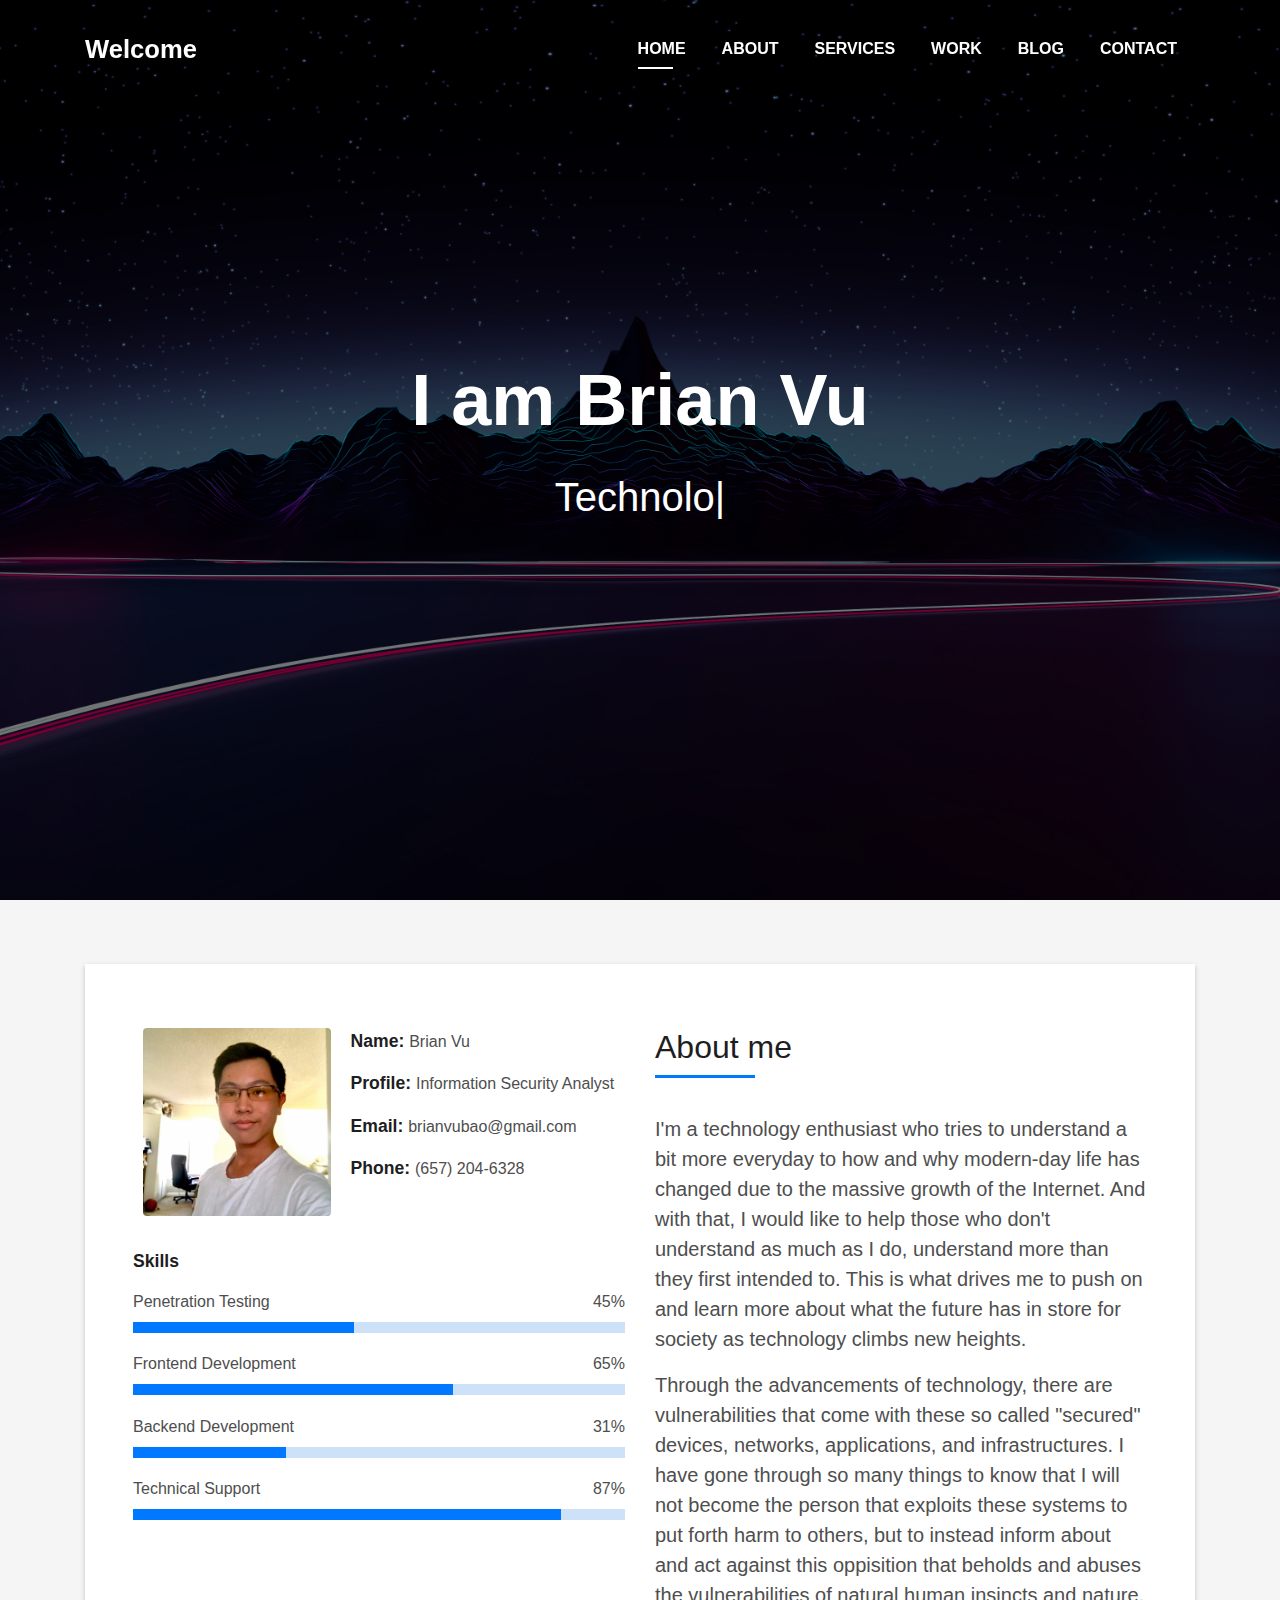
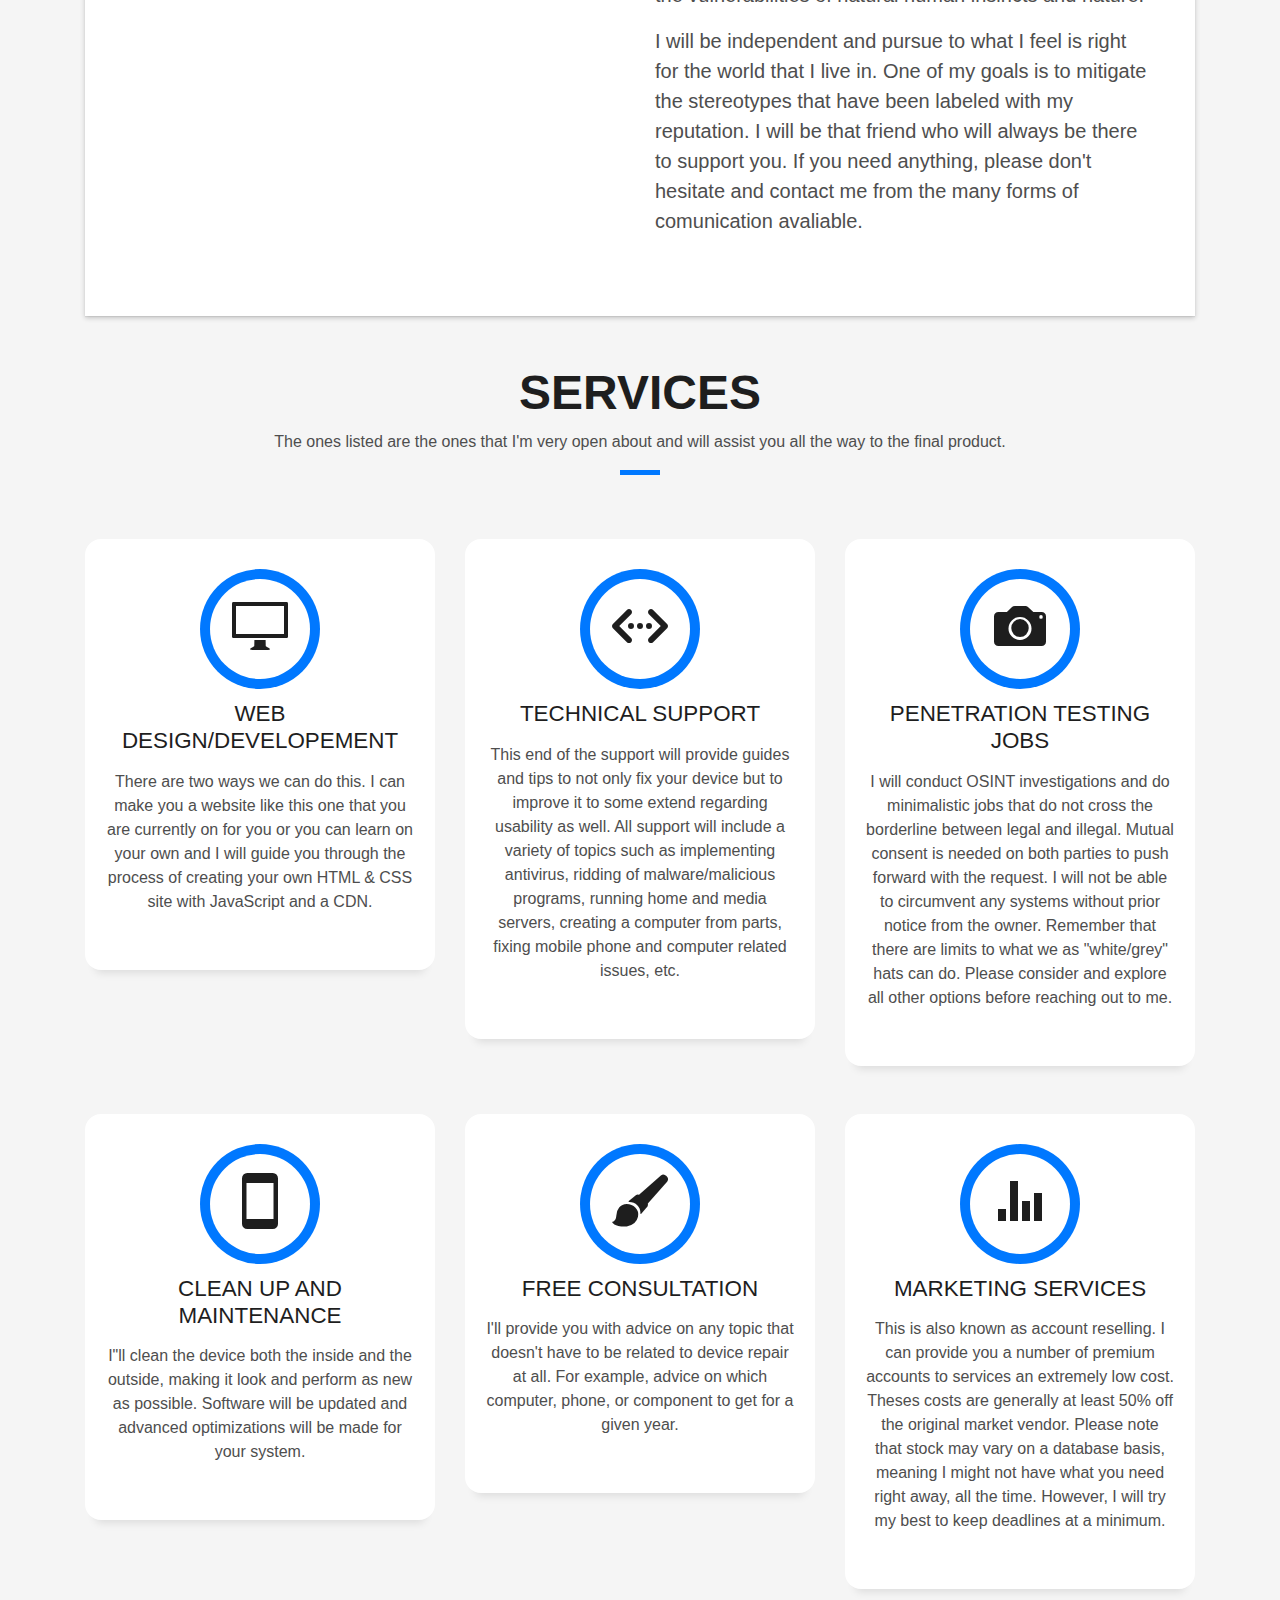
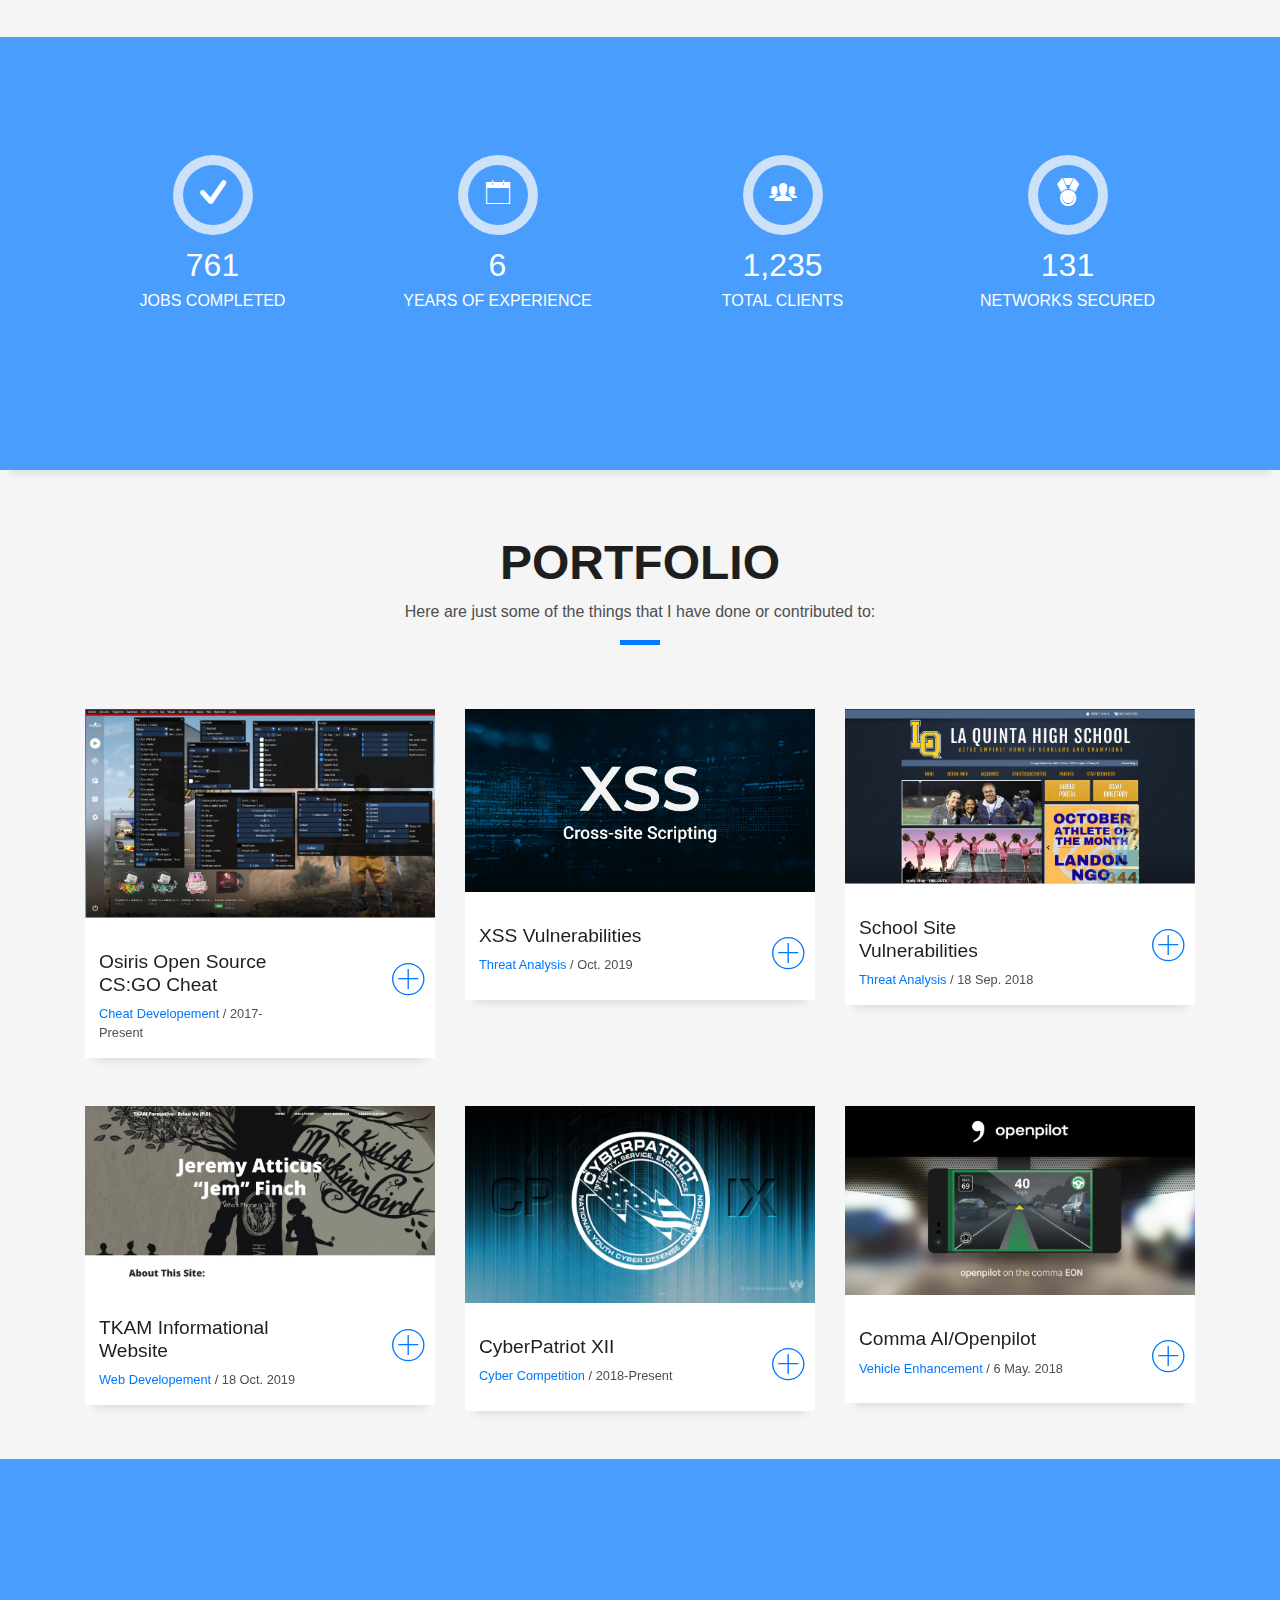
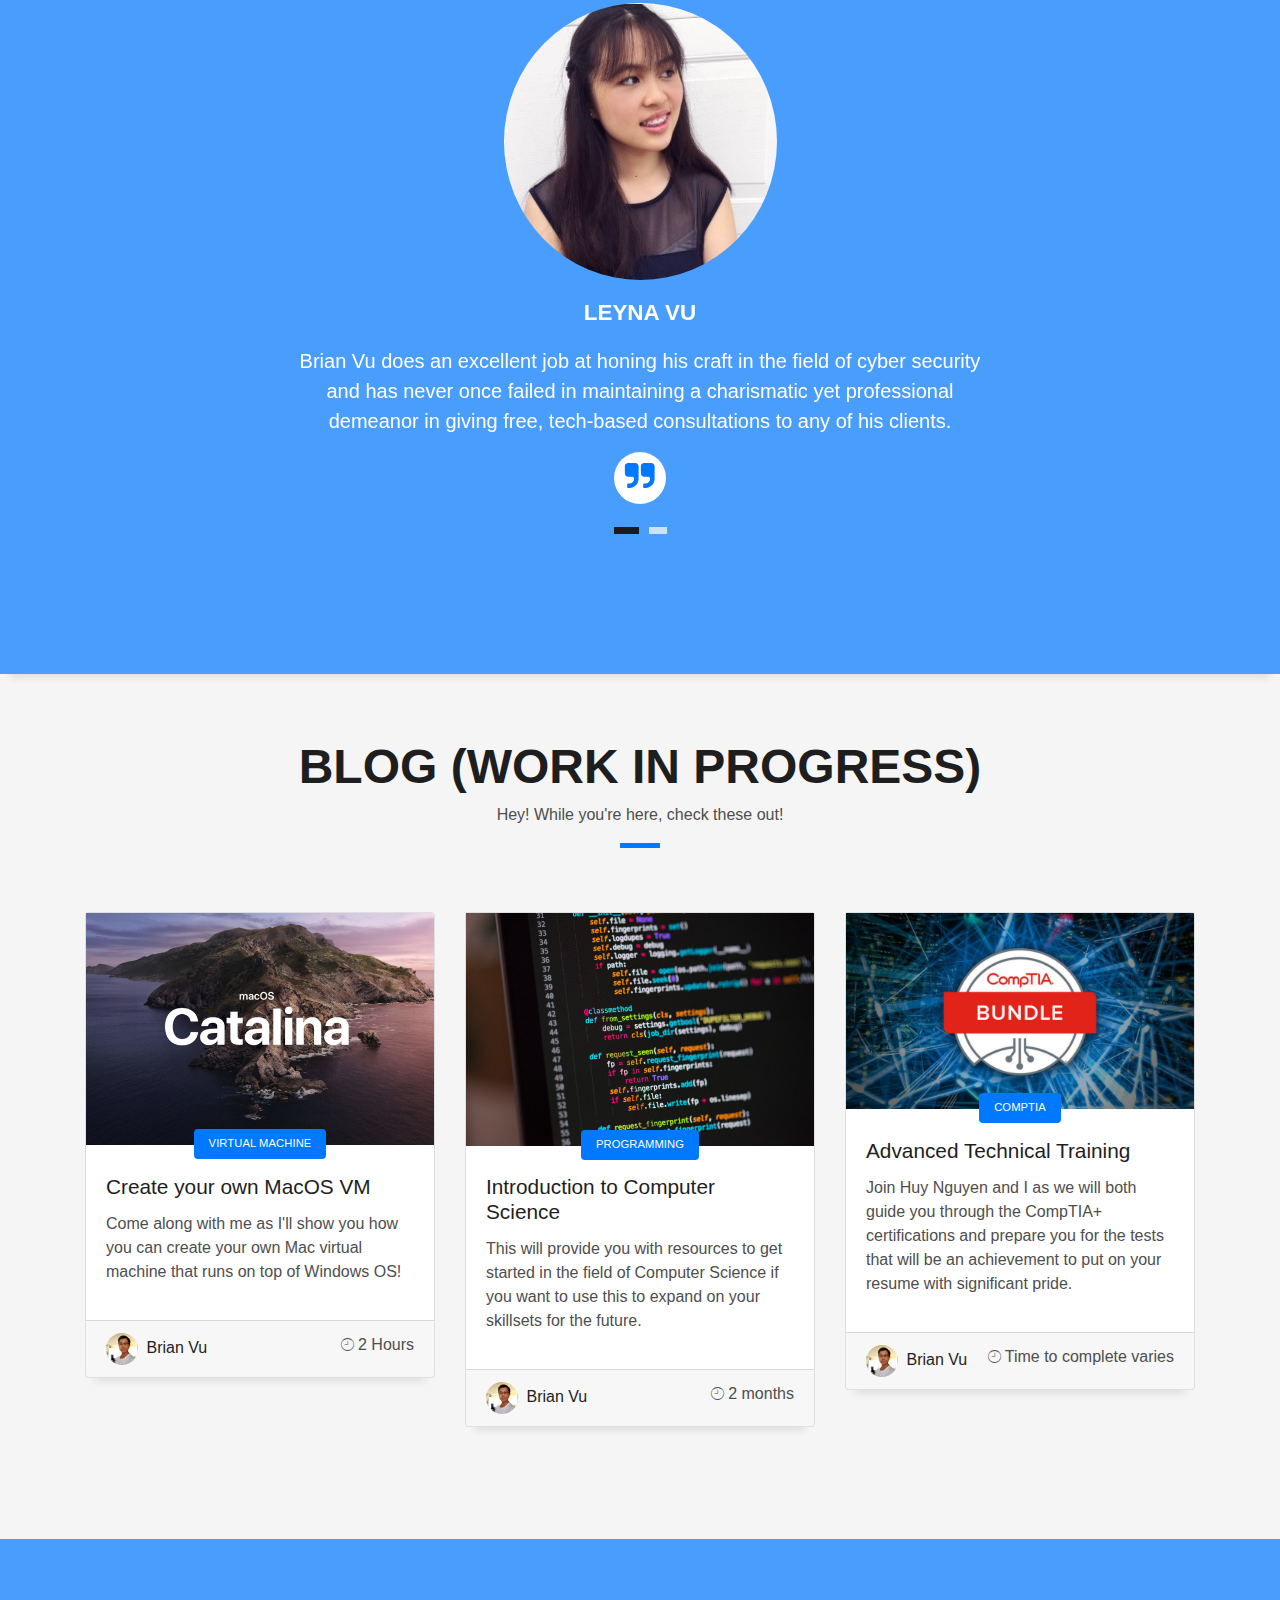
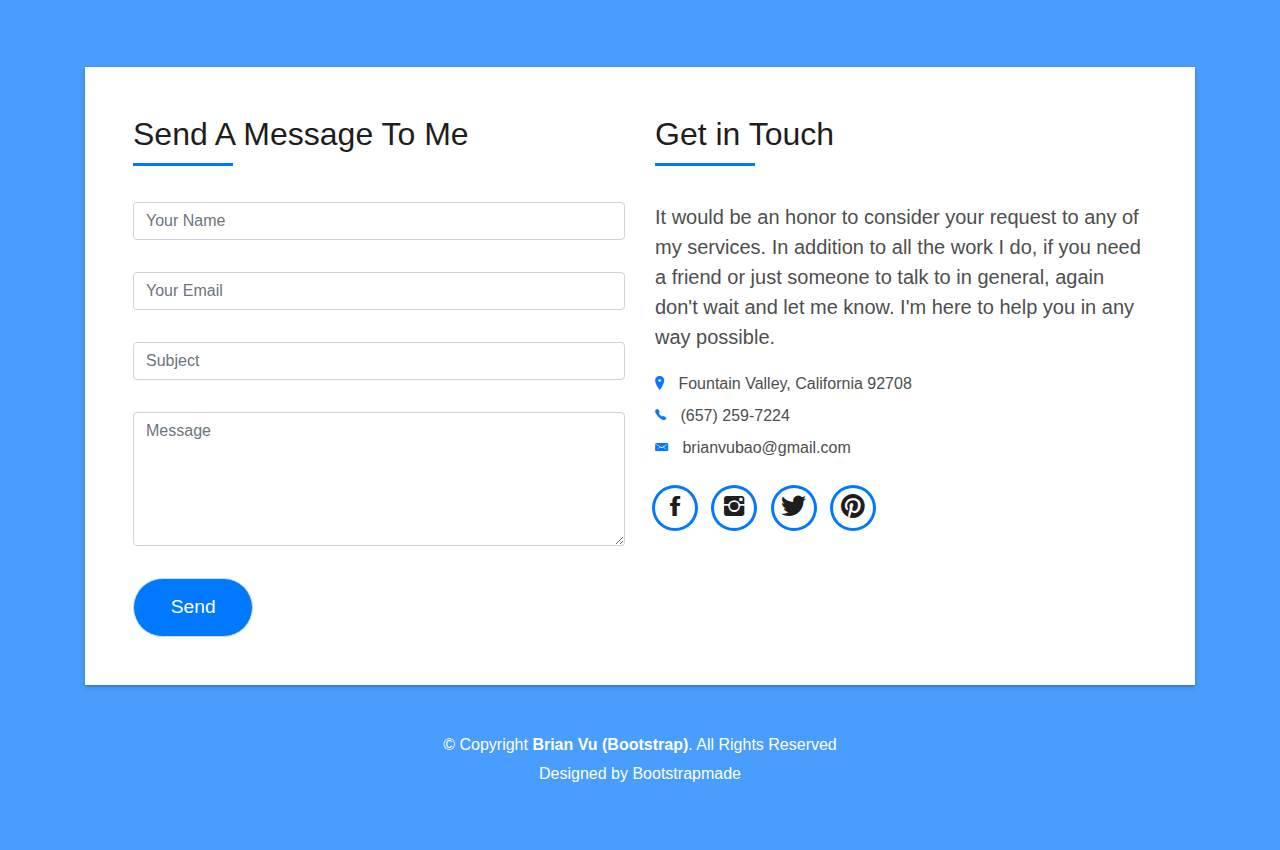
==== index.html @ 45da405d "Add files via upload" ====
<!DOCTYPE html>
<html lang="en">
<head>
  <meta charset="utf-8">
  <title>Brian Vu</title>
  <meta content="width=device-width, initial-scale=1.0" name="viewport">
  <meta content="" name="keywords">
  <meta content="" name="description">

  <!-- Favicons -->
  <link href="img/icon.png" rel="icon">
  <link href="img/icon.png" rel="icon">

  <!-- Bootstrap CSS File -->
  <link href="lib/bootstrap/css/bootstrap.min.css" rel="stylesheet">

  <!-- Libraries CSS Files -->
  <link href="lib/font-awesome/css/font-awesome.min.css" rel="stylesheet">
  <link href="lib/animate/animate.min.css" rel="stylesheet">
  <link href="lib/ionicons/css/ionicons.min.css" rel="stylesheet">
  <link href="lib/owlcarousel/assets/owl.carousel.min.css" rel="stylesheet">
  <link href="lib/lightbox/css/lightbox.min.css" rel="stylesheet">

  <!-- Main Stylesheet File -->
  <link href="css/style.css" rel="stylesheet">

</head>

<body id="page-top">

  <!--/ Nav Star /-->
  <nav class="navbar navbar-b navbar-trans navbar-expand-md fixed-top" id="mainNav">
    <div class="container">
      <a class="navbar-brand js-scroll" href="#page-top">Welcome</a>
      <button class="navbar-toggler collapsed" type="button" data-toggle="collapse" data-target="#navbarDefault"
        aria-controls="navbarDefault" aria-expanded="false" aria-label="Toggle navigation">
        <span></span>
        <span></span>
        <span></span>
      </button>
      <div class="navbar-collapse collapse justify-content-end" id="navbarDefault">
        <ul class="navbar-nav">
          <li class="nav-item">
            <a class="nav-link js-scroll active" href="#home">Home</a>
          </li>
          <li class="nav-item">
            <a class="nav-link js-scroll" href="#about">About</a>
          </li>
          <li class="nav-item">
            <a class="nav-link js-scroll" href="#service">Services</a>
          </li>
          <li class="nav-item">
            <a class="nav-link js-scroll" href="#work">Work</a>
          </li>
          <li class="nav-item">
            <a class="nav-link js-scroll" href="#blog">Blog</a>
          </li>
          <li class="nav-item">
            <a class="nav-link js-scroll" href="#contact">Contact</a>
          </li>
        </ul>
      </div>
    </div>
  </nav>
  <!--/ Nav End /-->
  
  <div id="particles-js"></div>
  <script type="text/javascript" src="particles.js"></script>
  <script type="text/javascript" src="app.js"></script>

  <!--/ Intro Skew Star /-->
  <div id="home" class="intro route bg-image" style="background-image: url(img/intro-bg.jpg)">
    <div class="overlay-itro"></div>
    <div class="intro-content display-table">
      <div class="table-cell">
        <div class="container">
          <!--<p class="display-6 color-d">Hello, world!</p>-->
          <h1 class="intro-title mb-4">I am Brian Vu</h1>
          <p class="intro-subtitle"><span class="text-slider-items">Technology Enthusiast,CyberSecurity Engineer,Developer,Penetration Tester,IT Support Person of Interest,Cheat Developer,</span><strong class="text-slider"></strong></p>
          <!-- <p class="pt-3"><a class="btn btn-primary btn js-scroll px-4" href="#about" role="button">Learn More</a></p> -->
        </div>
      </div>
    </div>
  </div>
  <!--/ Intro Skew End /-->

  <section id="about" class="about-mf sect-pt4 route">
    <div class="container">
      <div class="row">
        <div class="col-sm-12">
          <div class="box-shadow-full">
            <div class="row">
              <div class="col-md-6">
                <div class="row">
                  <div class="col-sm-6 col-md-5">
                    <div class="about-img">
                      <img src="img/profile.jpg" class="img-fluid rounded b-shadow-a" alt="">
                    </div>
                  </div>
                  <div class="col-sm-6 col-md-7">
                    <div class="about-info">
                      <p><span class="title-s">Name: </span> <span>Brian Vu</span></p>
                      <p><span class="title-s">Profile: </span> <span>Information Security Analyst</span></p>
                      <p><span class="title-s">Email: </span> <span>brianvubao@gmail.com</span></p>
                      <p><span class="title-s">Phone: </span> <span>(657) 204-6328‬</span></p>
                    </div>
                  </div>
                </div>
                <div class="skill-mf">
                  <p class="title-s">Skills</p>
                  <span>Penetration Testing</span> <span class="pull-right">45%</span>
                  <div class="progress">
                    <div class="progress-bar" role="progressbar" style="width: 45%;" aria-valuenow="45" aria-valuemin="0"
                      aria-valuemax="100"></div>
                  </div>
                  <span>Frontend Development</span> <span class="pull-right">65%</span>
                  <div class="progress">
                    <div class="progress-bar" role="progressbar" style="width: 65%" aria-valuenow="65" aria-valuemin="0"
                      aria-valuemax="100"></div>
                  </div>
                  <span>Backend Development</span> <span class="pull-right">31%</span>
                  <div class="progress">
                    <div class="progress-bar" role="progressbar" style="width: 31%" aria-valuenow="31" aria-valuemin="0"
                      aria-valuemax="100"></div>
                  </div>
                  <span>Technical Support</span> <span class="pull-right">87%</span>
                  <div class="progress">
                    <div class="progress-bar" role="progressbar" style="width: 87%" aria-valuenow="87" aria-valuemin="0"
                      aria-valuemax="100"></div>
                  </div>
                </div>
              </div>
              <div class="col-md-6">
                <div class="about-me pt-4 pt-md-0">
                  <div class="title-box-2">
                    <h5 class="title-left">
                      About me
                    </h5>
                  </div>
                  <p class="lead">
                    I'm a technology enthusiast who tries to understand a bit more everyday to how and why modern-day life has changed 
                    due to the massive growth of the Internet. And with that, I would like to help those who don't understand as much as 
                    I do, understand more than they first intended to. This is what drives me to push on and learn more about what the future 
                    has in store for society as technology climbs new heights.
                  </p>
                  <p class="lead">
                    Through the advancements of technology, there are vulnerabilities that come with these so called "secured" devices, networks, applications,
                    and infrastructures. I have gone through so many things to know that I will not become the person that exploits these systems to put forth harm
                    to others, but to instead inform about and act against this oppisition that beholds and abuses the vulnerabilities of natural human insincts and nature. 
                  </p>
                  <p class="lead">
                    I will be independent and pursue to what I feel is right for the world that I live in. One of my goals is to mitigate the stereotypes that have been
                    labeled with my reputation. I will be that friend who will always be there to support you. If you need anything, please don't hesitate and contact me from
                    the many forms of comunication avaliable.
                  </p>
                </div>
              </div>
            </div>
          </div>
        </div>
      </div>
    </div>
  </section>

  <!--/ Section Services Star /-->
  <section id="service" class="services-mf route">
    <div class="container">
      <div class="row">
        <div class="col-sm-12">
          <div class="title-box text-center">
            <h3 class="title-a">
              Services
            </h3>
            <p class="subtitle-a">
              The ones listed are the ones that I'm very open about and will assist you all the way to the final product.
            </p>
            <div class="line-mf"></div>
          </div>
        </div>
      </div>
      <div class="row">
        <div class="col-md-4">
          <div class="service-box">
            <div class="service-ico">
              <span class="ico-circle"><i class="ion-monitor"></i></span>
            </div>
            <div class="service-content">
              <h2 class="s-title">Web Design/Developement</h2>
              <p class="s-description text-center">
                There are two ways we can do this. I can make you a website like this one that you are currently on for you or you can
                learn on your own and I will guide you through the process of creating your own HTML & CSS site with JavaScript and a CDN.
              </p>
            </div>
          </div>
        </div>
        <div class="col-md-4">
          <div class="service-box">
            <div class="service-ico">
              <span class="ico-circle"><i class="ion-code-working"></i></span>
            </div>
            <div class="service-content">
              <h2 class="s-title">Technical Support</h2>
              <p class="s-description text-center">
                This end of the support will provide guides and tips to not only fix your device but to improve it to some extend regarding usability as well.
                All support will include a variety of topics such as implementing antivirus, ridding of malware/malicious programs, running home and media servers, 
                creating a computer from parts, fixing mobile phone and computer related issues, etc.
              </p>
            </div>
          </div>
        </div>
        <div class="col-md-4">
          <div class="service-box">
            <div class="service-ico">
              <span class="ico-circle"><i class="ion-camera"></i></span>
            </div>
            <div class="service-content">
              <h2 class="s-title">Penetration Testing Jobs</h2>
              <p class="s-description text-center">
                I will conduct OSINT investigations and do minimalistic jobs that do not cross the borderline between legal and illegal. Mutual consent 
                is needed on both parties to push forward with the request. I will not be able to circumvent any systems without prior notice from the
                owner. Remember that there are limits to what we as "white/grey" hats can do. Please consider and explore all other options before reaching out to me.
              </p>
            </div>
          </div>
        </div>
        <div class="col-md-4">
          <div class="service-box">
            <div class="service-ico">
              <span class="ico-circle"><i class="ion-android-phone-portrait"></i></span>
            </div>
            <div class="service-content">
              <h2 class="s-title">Clean Up and Maintenance</h2>
              <p class="s-description text-center">
                I"ll clean the device both the inside and the outside, making it look and perform as new 
                as possible. Software will be updated and advanced optimizations will be made for your system.
              </p>
            </div>
          </div>
        </div>
        <div class="col-md-4">
          <div class="service-box">
            <div class="service-ico">
              <span class="ico-circle"><i class="ion-paintbrush"></i></span>
            </div>
            <div class="service-content">
              <h2 class="s-title">Free Consultation</h2>
              <p class="s-description text-center">
                I'll provide you with advice on any topic that doesn't have to be related
                to device repair at all. For example, advice on which computer, phone, or component to get for a given year.
              </p>
            </div>
          </div>
        </div>
        <div class="col-md-4">
          <div class="service-box">
            <div class="service-ico">
              <span class="ico-circle"><i class="ion-stats-bars"></i></span>
            </div>
            <div class="service-content">
              <h2 class="s-title">Marketing Services</h2>
              <p class="s-description text-center">
                This is also known as account reselling. I can provide you a number of premium accounts to services an extremely low cost. Theses costs are 
                generally at least 50% off the original market vendor. Please note that stock may vary on a database basis, meaning I might not have what you
                need right away, all the time. However, I will try my best to keep deadlines at a minimum.
              </p>
            </div>
          </div>
        </div>
      </div>
    </div>
  </section>
  <!--/ Section Services End /-->

  <div class="section-counter paralax-mf bg-image" style="background-image: url(img/counters-bg.jpg)">
    <div class="overlay-mf"></div>
    <div class="container">
      <div class="row">
        <div class="col-sm-3 col-lg-3">
          <div class="counter-box counter-box pt-4 pt-md-0">
            <div class="counter-ico">
              <span class="ico-circle"><i class="ion-checkmark-round"></i></span>
            </div>
            <div class="counter-num">
              <p class="counter">761</p>
              <span class="counter-text">JOBS COMPLETED</span>
            </div>
          </div>
        </div>
        <div class="col-sm-3 col-lg-3">
          <div class="counter-box pt-4 pt-md-0">
            <div class="counter-ico">
              <span class="ico-circle"><i class="ion-ios-calendar-outline"></i></span>
            </div>
            <div class="counter-num">
              <p class="counter">6</p>
              <span class="counter-text">YEARS OF EXPERIENCE</span>
            </div>
          </div>
        </div>
        <div class="col-sm-3 col-lg-3">
          <div class="counter-box pt-4 pt-md-0">
            <div class="counter-ico">
              <span class="ico-circle"><i class="ion-ios-people"></i></span>
            </div>
            <div class="counter-num">
              <p class="counter">1,235</p>
              <span class="counter-text">TOTAL CLIENTS</span>
            </div>
          </div>
        </div>
        <div class="col-sm-3 col-lg-3">
          <div class="counter-box pt-4 pt-md-0">
            <div class="counter-ico">
              <span class="ico-circle"><i class="ion-ribbon-a"></i></span>
            </div>
            <div class="counter-num">
              <p class="counter">131</p>
              <span class="counter-text">NETWORKS SECURED</span>
            </div>
          </div>
        </div>
      </div>
    </div>
  </div>
  <!--/ Section Portfolio Star /-->
  <section id="work" class="portfolio-mf sect-pt4 route">
    <div class="container">
      <div class="row">
        <div class="col-sm-12">
          <div class="title-box text-center">
            <h3 class="title-a">
              Portfolio
            </h3>
            <p class="subtitle-a">
              Here are just some of the things that I have done or contributed to:
            </p>
            <div class="line-mf"></div>
          </div>
        </div>
      </div>
      <div class="row">
        <div class="col-md-4">
          <div class="work-box">
            <a href="img/osiris.jpg" data-lightbox="gallery-mf">
              <div class="work-img">
                <img src="img/osiris.jpg" alt="" class="img-fluid">
              </div>
              <div class="work-content">
                <div class="row">
                  <div class="col-sm-8">
                    <h2 class="w-title">Osiris Open Source CS:GO Cheat</h2>
                    <div class="w-more">
                      <span class="w-ctegory">Cheat Developement</span> / <span class="w-date">2017-Present</span>
                    </div>
                  </div>
                  <div class="col-sm-4">
                    <div class="w-like">
                      <span class="ion-ios-plus-outline"></span>
                    </div>
                  </div>
                </div>
              </div>
            </a>
          </div>
        </div>
        <div class="col-md-4">
          <div class="work-box">
            <a href="img/xss.jpg" data-lightbox="gallery-mf">
              <div class="work-img">
                <img src="img/xss.jpg" alt="" class="img-fluid">
              </div>
              <div class="work-content">
                <div class="row">
                  <div class="col-sm-8">
                    <h2 class="w-title">XSS Vulnerabilities</h2>
                    <div class="w-more">
                      <span class="w-ctegory">Threat Analysis</span> / <span class="w-date">Oct. 2019</span>
                    </div>
                  </div>
                  <div class="col-sm-4">
                    <div class="w-like">
                      <span class="ion-ios-plus-outline"></span>
                    </div>
                  </div>
                </div>
              </div>
            </a>
          </div>
        </div>
        <div class="col-md-4">
          <div class="work-box">
            <a href="img/school.jpg" data-lightbox="gallery-mf">
              <div class="work-img">
                <img src="img/school.jpg" alt="" class="img-fluid">
              </div>
              <div class="work-content">
                <div class="row">
                  <div class="col-sm-8">
                    <h2 class="w-title">School Site Vulnerabilities</h2>
                    <div class="w-more">
                      <span class="w-ctegory">Threat Analysis</span> / <span class="w-date">18 Sep. 2018</span>
                    </div>
                  </div>
                  <div class="col-sm-4">
                    <div class="w-like">
                      <span class="ion-ios-plus-outline"></span>
                    </div>
                  </div>
                </div>
              </div>
            </a>
          </div>
        </div>
        <div class="col-md-4">
          <div class="work-box">
            <a href="img/tkam.jpg" data-lightbox="gallery-mf">
              <div class="work-img">
                <img src="img/tkam.jpg" alt="" class="img-fluid">
              </div>
              <div class="work-content">
                <div class="row">
                  <div class="col-sm-8">
                    <h2 class="w-title">TKAM Informational Website</h2>
                    <div class="w-more">
                      <span class="w-ctegory">Web Developement</span> / <span class="w-date">18 Oct. 2019</span>
                    </div>
                  </div>
                  <div class="col-sm-4">
                    <div class="w-like">  
                      <span class="ion-ios-plus-outline"></span>
                    </div>
                  </div>
                </div>
              </div>
            </a>
          </div>
        </div>
        <div class="col-md-4">
          <div class="work-box">
            <a href="img/cyber.jpg" data-lightbox="gallery-mf">
              <div class="work-img">
                <img src="img/cyber.jpg" alt="" class="img-fluid">
              </div>
              <div class="work-content">
                <div class="row">
                  <div class="col-sm-8">
                    <h2 class="w-title">CyberPatriot XII</h2>
                    <div class="w-more">
                      <span class="w-ctegory">Cyber Competition</span> / <span class="w-date">2018-Present</span>
                    </div>
                  </div>
                  <div class="col-sm-4">
                    <div class="w-like">
                      <span class="ion-ios-plus-outline"></span>
                    </div>
                  </div>
                </div>
              </div>
            </a>
          </div>
        </div>
        <div class="col-md-4">
          <div class="work-box">
            <a href="img/ai.jpg" data-lightbox="gallery-mf">
              <div class="work-img">
                <img src="img/ai.jpg" alt="" class="img-fluid">
              </div>
              <div class="work-content">
                <div class="row">
                  <div class="col-sm-8">
                    <h2 class="w-title">Comma AI/Openpilot</h2>
                    <div class="w-more">
                      <span class="w-ctegory">Vehicle Enhancement</span> / <span class="w-date">6 May. 2018</span>
                    </div>
                  </div>
                  <div class="col-sm-4">
                    <div class="w-like">
                      <span class="ion-ios-plus-outline"></span>
                    </div>
                  </div>
                </div>
              </div>
            </a>
          </div>
        </div>
        
      </div>
    </div>
  </section>
  <!--/ Section Portfolio End /-->

  <!--/ Section Testimonials Star /-->
  <div class="testimonials paralax-mf bg-image" style="background-image: url(img/overlay-bg.jpg)">
    <div class="overlay-mf"></div>
    <div class="container">
      <div class="row">
        <div class="col-md-12">
          <div id="testimonial-mf" class="owl-carousel owl-theme">
            <div class="testimonial-box">
              <div class="author-test">
                <img src="img/leynaa.jpg" alt="" class="rounded-circle b-shadow-a">
                <span class="author">Leyna Vu</span>
              </div>
              <div class="content-test">
                <p class="description lead">
                  Brian Vu does an excellent job at honing his craft in the field of 
                  cyber security and has never once failed in maintaining a charismatic yet 
                  professional demeanor in giving free, tech-based consultations to any of his clients.
                </p>
                <span class="comit"><i class="fa fa-quote-right"></i></span>
              </div>
            </div>
            <div class="testimonial-box">
              <div class="author-test">
                <img src="img/huyy.jpg" alt="" class="rounded-circle b-shadow-a">
                <span class="author">Huy Nguyen</span>
              </div>
              <div class="content-test">
                <p class="description lead">
                  "New website lookin lit tho"
                </p>
                <span class="comit"><i class="fa fa-quote-right"></i></span>
              </div>
            </div>
          </div>
        </div>
      </div>
    </div>
  </div>

  <!--/ Section Blog Star /-->
  <section id="blog" class="blog-mf sect-pt4 route">
    <div class="container">
      <div class="row">
        <div class="col-sm-12">
          <div class="title-box text-center">
            <h3 class="title-a">
              Blog (Work in Progress)
            </h3>
            <p class="subtitle-a">
              Hey! While you're here, check these out!
            </p>
            <div class="line-mf"></div>
          </div>
        </div>
      </div>
      <div class="row">
        <div class="col-md-4">
          <div class="card card-blog">
            <div class="card-img">
              <a href="index.html"><img src="img/Catalina.jpg" alt="" class="img-fluid"></a>
            </div>
            <div class="card-body">
              <div class="card-category-box">
                <div class="card-category">
                  <h6 class="category">Virtual Machine</h6>
                </div>
              </div>
              <h3 class="card-title"><a href="index.html">Create your own MacOS VM</a></h3>
              <p class="card-description">
                Come along with me as I'll show you how you can create your own Mac virtual machine that runs on top of Windows OS!
              </p>
            </div>
            <div class="card-footer">
              <div class="post-author">
                <a href="#">
                  <img src="img/profile.jpg" alt="" class="avatar rounded-circle">
                  <span class="author">Brian Vu</span>
                </a>
              </div>
              <div class="post-date">
                <span class="ion-ios-clock-outline"></span> 2 Hours
              </div>
            </div>
          </div>
        </div>
        <div class="col-md-4">
          <div class="card card-blog">
            <div class="card-img">
              <a href="index.html"><img src="img/cs.jpg" alt="" class="img-fluid"></a>
            </div>
            <div class="card-body">
              <div class="card-category-box">
                <div class="card-category">
                  <h6 class="category">Programming</h6>
                </div>
              </div>
              <h3 class="card-title"><a href="index.html">Introduction to Computer Science</a></h3>
              <p class="card-description">
                This will provide you with resources to get started in the field of Computer Science if 
                you want to use this to expand on your skillsets for the future.
              </p>
            </div>
            <div class="card-footer">
              <div class="post-author">
                <a href="#">
                  <img src="img/profile.jpg" alt="" class="avatar rounded-circle">
                  <span class="author">Brian Vu</span>
                </a>
              </div>
              <div class="post-date">
                <span class="ion-ios-clock-outline"></span> 2 months
              </div>
            </div>
          </div>
        </div>
        <div class="col-md-4">
          <div class="card card-blog">
            <div class="card-img">
              <a href="index.html"><img src="img/com.jpg" alt="" class="img-fluid"></a>
            </div>
            <div class="card-body">
              <div class="card-category-box">
                <div class="card-category">
                  <h6 class="category">CompTIA</h6>
                </div>
              </div>
              <h3 class="card-title"><a href="index.html">Advanced Technical Training</a></h3>
              <p class="card-description">
                Join Huy Nguyen and I as we will both guide you through the CompTIA+ certifications and prepare you for the tests that will be an 
                achievement to put on your resume with significant pride. 
              </p>
            </div>
            <div class="card-footer">
              <div class="post-author">
                <a href="#">
                  <img src="img/profile.jpg" alt="" class="avatar rounded-circle">
                  <span class="author">Brian Vu</span>
                </a>
              </div>
              <div class="post-date">
                <span class="ion-ios-clock-outline"></span> Time to complete varies
              </div>
            </div>
          </div>
        </div>
      </div>
    </div>
  </section>
  <!--/ Section Blog End /-->

  <!--/ Section Contact-Footer Star /-->
  <section class="paralax-mf footer-paralax bg-image sect-mt4 route" style="background-image: url(img/overlay-bg.jpg)">
    <div class="overlay-mf"></div>
    <div class="container">
      <div class="row">
        <div class="col-sm-12">
          <div class="contact-mf">
            <div id="contact" class="box-shadow-full">
              <div class="row">
                <div class="col-md-6">
                  <div class="title-box-2">
                    <h5 class="title-left">
                      Send A Message To Me
                    </h5>
                  </div>
                  <div>
                      <form action="" method="post" role="form" class="contactForm">
                      <div id="sendmessage">Your message has been sent. Thank you!</div>
                      <div id="errormessage"></div>
                      <div class="row">
                        <div class="col-md-12 mb-3">
                          <div class="form-group">
                            <input type="text" name="name" class="form-control" id="name" placeholder="Your Name" data-rule="minlen:4" data-msg="Please enter at least 4 chars" />
                            <div class="validation"></div>
                          </div>
                        </div>
                        <div class="col-md-12 mb-3">
                          <div class="form-group">
                            <input type="email" class="form-control" name="email" id="email" placeholder="Your Email" data-rule="email" data-msg="Please enter a valid email" />
                            <div class="validation"></div>
                          </div>
                        </div>
                        <div class="col-md-12 mb-3">
                            <div class="form-group">
                              <input type="text" class="form-control" name="subject" id="subject" placeholder="Subject" data-rule="minlen:4" data-msg="Please enter at least 8 chars of subject" />
                              <div class="validation"></div>
                            </div>
                        </div>
                        <div class="col-md-12 mb-3">
                          <div class="form-group">
                            <textarea class="form-control" name="message" rows="5" data-rule="required" data-msg="Please write something for us" placeholder="Message"></textarea>
                            <div class="validation"></div>
                          </div>
                        </div>
                        <div class="col-md-12">
                          <button type="submit" class="button button-a button-big button-rouded">Send</button>
                        </div>
                      </div>
                    </form>
                  </div>
                </div>
                <div class="col-md-6">
                  <div class="title-box-2 pt-4 pt-md-0">
                    <h5 class="title-left">
                      Get in Touch
                    </h5>
                  </div>
                  <div class="more-info">
                    <p class="lead">
                      It would be an honor to consider your request to any of my services. In addition to all the work I do, if you need a friend or just someone 
                      to talk to in general, again don't wait and let me know. I'm here to help you in any way possible.
                    </p>
                    <ul class="list-ico">
                      <li><span class="ion-ios-location"></span> Fountain Valley, California 92708</li>
                      <li><span class="ion-ios-telephone"></span> (657) 259-7224</li>
                      <li><span class="ion-email"></span> brianvubao@gmail.com</li>
                    </ul>
                  </div>
                  <div class="socials">
                    <ul>
                      <li><a href="https://www.facebook.com/profile.php?id=100009230781681"><span class="ico-circle"><i class="ion-social-facebook"></i></span></a></li>
                      <li><a href="https://www.instagram.com/brianvu.infosec/"><span class="ico-circle"><i class="ion-social-instagram"></i></span></a></li>
                      <li><a href="https://twitter.com/brianvubao"><span class="ico-circle"><i class="ion-social-twitter"></i></span></a></li>
                      <li><a href="https://github.com/VuBrian22"><span class="ico-circle"><i class="ion-social-pinterest"></i></span></a></li>
                    </ul>
                  </div>
                </div>
              </div>
            </div>
          </div>
        </div>
      </div>
    </div>
    <footer>
      <div class="container">
        <div class="row">
          <div class="col-sm-12">
            <div class="copyright-box">
              <p class="copyright">&copy; Copyright <strong>Brian Vu (Bootstrap)</strong>. All Rights Reserved</p>
              <div class="credits">
                <!--
                  All the links in the footer should remain intact.
                  You can delete the links only if you purchased the pro version.
                  Licensing information: https://bootstrapmade.com/license/
                  Purchase the pro version with working PHP/AJAX contact form: https://bootstrapmade.com/buy/?theme=DevFolio
                -->
                Designed by <a href="https://bootsrapmade.com/">Bootstrapmade</a>
              </div>
            </div>
          </div>
        </div>
      </div>
    </footer>
  </section>
  <!--/ Section Contact-footer End /-->

  <a href="#" class="back-to-top"><i class="fa fa-chevron-up"></i></a>
  <div id="preloader"></div>

  <!-- JavaScript Libraries -->
  <script src="lib/jquery/jquery.min.js"></script>
  <script src="lib/jquery/jquery-migrate.min.js"></script>
  <script src="lib/popper/popper.min.js"></script>
  <script src="lib/bootstrap/js/bootstrap.min.js"></script>
  <script src="lib/easing/easing.min.js"></script>
  <script src="lib/counterup/jquery.waypoints.min.js"></script>
  <script src="lib/counterup/jquery.counterup.js"></script>
  <script src="lib/owlcarousel/owl.carousel.min.js"></script>
  <script src="lib/lightbox/js/lightbox.min.js"></script>
  <script src="lib/typed/typed.min.js"></script>
  <!-- Contact Form JavaScript File -->
  <script src="contactform/contactform.js"></script>

  <!-- Template Main Javascript File -->
  <script src="js/main.js"></script>

</body>
</html>
---- css/style.css ----
/*
  Theme Name: DevFolio
  Theme URL: https://bootstrapmade.com/devfolio-bootstrap-portfolio-html-template/
  Author: BootstrapMade.com
  License: https://bootstrapmade.com/license/
*/

/*======================================
//--//-->   STYLES GENERALES
======================================*/

body {
  background-color: #f5f5f5;
  color: #4e4e4e;
}

h1,
h2,
h3,
h4,
h5,
h6 {
  color: #1e1e1e;
}
a {
  color: #1e1e1e;
  transition: all 0.5s ease-in-out;
}

a:hover {
  color: #0078ff;
  text-decoration: none;
  transition: all 0.5s ease-in-out;
}

.p-r {
  position: relative;
}

.color-a {
  color: #0078ff;
}

.color-d {
  color: #f5f5f5;
}

.color-text-a {
  color: #4e4e4e;
}

.box-shadow,
.paralax-mf,
.service-box,
.work-box,
.card-blog {
  box-shadow: 0 13px 8px -10px rgba(0, 0, 0, 0.1);
}

.box-shadow-a,
.button:hover {
  box-shadow: 0 0 0 4px #cde1f8;
}

.display-5 {
  font-size: 2.5rem;
  font-weight: 300;
  line-height: 1.1;
}

.display-6 {
  font-size: 2rem;
  font-weight: 300;
  line-height: 1.1;
}

.avatar {
  width: 32px;
  height: 32px;
  margin-right: 4px;
  overflow: hidden;
}

.bg-image {
  background-repeat: no-repeat;
  background-attachment: fixed;
  background-size: cover;
  background-position: center center;
}

.overlay-mf {
  background-color: #0078ff;
}

.overlay-mf {
  position: absolute;
  top: 0;
  left: 0px;
  padding: 0;
  height: 100%;
  width: 100%;
  opacity: .7;
}

.paralax-mf {
  position: relative;
  padding: 8rem 0;
}

.display-table {
  width: 100%;
  height: 100%;
  display: table;
}

.table-cell {
  display: table-cell;
  vertical-align: middle;
}

/*--/ Sections /--*/

.sect-4 {
  padding: 4rem 0;
}

.sect-pt4 {
  padding-top: 4rem;
}

.sect-mt4 {
  margin-top: 4rem;
}

/*--/ Title s /--*/

.title-s {
  font-weight: 600;
  color: #1e1e1e;
  font-size: 1.1rem;
}

/*--/ Title A /--*/

.title-box {
  margin-bottom: 4rem;
}

.title-a {
  font-size: 3rem;
  font-weight: bold;
  text-transform: uppercase;
}

.subtitle-a {
  color: #4e4e4e;
}

.line-mf {
  width: 40px;
  height: 5px;
  background-color: #0078ff;
  margin: 0 auto;
}

/*--/ Title Left /--*/

.title-box-2 {
  margin-bottom: 3rem;
}

.title-left {
  font-size: 2rem;
  position: relative;
}

.title-left:before {
  content: '';
  position: absolute;
  height: 3px;
  background-color: #0078ff;
  width: 100px;
  bottom: -12px;
}

/*------/ Box /------*/

.box-pl2 {
  padding-left: 2rem;
}

.box-shadow-full {
  padding: 3rem 1.25rem;
  position: relative;
  background-color: #fff;
  margin-bottom: 3rem;
  z-index: 2;
  box-shadow: 0 1px 1px 0 rgba(0, 0, 0, 0.06), 0 2px 5px 0 rgba(0, 0, 0, 0.2);
}

/*------/ Socials /------*/

.socials {
  padding: 1.5rem 0;
}

.socials ul li {
  display: inline-block;
}

.socials .ico-circle {
  height: 40px;
  width: 40px;
  font-size: 1.7rem;
  border-radius: 50%;
  line-height: 1.4;
  margin: 0 15px 0 0;
  box-shadow: 0 0 0 3px #0078ff;
  transition: all 500ms ease;
}

.socials .ico-circle:hover {
  background-color: #0078ff;
  color: #fff;
  box-shadow: 0 0 0 3px #cde1f8;
  transition: all 500ms ease;
}

/*------/ Ul resect /------*/

.ul-resect,
.socials ul,
.list-ico,
.blog-wrapper .post-meta ul,
.box-comments .list-comments,
.widget-sidebar .list-sidebar,
.widget-tags ul {
  list-style: none;
  padding-left: 0;
  margin-bottom: 0;
}

.list-ico {
  line-height: 2;
}

.list-ico span {
  color: #0078ff;
  margin-right: 10px;
}

/*------/ Ico Circle /------*/

.ico-circle {
  height: 100px;
  width: 100px;
  font-size: 2rem;
  border-radius: 50%;
  line-height: 1.55;
  margin: 0 auto;
  text-align: center;
  box-shadow: 0 0 0 10px #0078ff;
  display: block;
}

/*------/ Owl Carousel /------*/

.owl-theme .owl-dots {
  text-align: center;
  margin-top: 18px;
}

.owl-theme .owl-dots .owl-dot {
  display: inline-block;
}

.owl-theme .owl-dots .owl-dot span {
  width: 18px;
  height: 7px;
  margin: 5px 5px;
  background: #cde1f8;
  border: 0px solid #cde1f8;
  display: block;
  transition: all 0.6s ease-in-out;
  cursor: pointer;
}

.owl-theme .owl-dots .owl-dot:hover span {
  background-color: #cde1f8;
}

.owl-theme .owl-dots .owl-dot.active span {
  background-color: #1B1B1B;
  width: 25px;
}

/*--/ Scrolltop s /--*/

.scrolltop-mf {
  position: relative;
  display: none;
}

.scrolltop-mf span {
  z-index: 999;
  position: fixed;
  width: 42px;
  height: 42px;
  background-color: #0078ff;
  opacity: .7;
  font-size: 1.6rem;
  line-height: 1.5;
  text-align: center;
  color: #fff;
  top: auto;
  left: auto;
  right: 30px;
  bottom: 50px;
  cursor: pointer;
  border-radius: 50%;
}

/* Back to top button */

.back-to-top {
  position: fixed;
  display: none;
  background: #0078ff;
  color: #fff;
  width: 44px;
  height: 44px;
  text-align: center;
  line-height: 1;
  font-size: 16px;
  border-radius: 50%;
  right: 15px;
  bottom: 15px;
  transition: background 0.5s;
  z-index: 11;
}

.back-to-top i {
  padding-top: 12px;
  color: #fff;
}

/* Prelaoder */

#preloader {
  position: fixed;
  top: 0;
  left: 0;
  right: 0;
  bottom: 0;
  z-index: 9999;
  overflow: hidden;
  background: #fff;
}

#preloader:before {
  content: "";
  position: fixed;
  top: calc(50% - 30px);
  left: calc(50% - 30px);
  border: 6px solid #f2f2f2;
  border-top: 6px solid #0078ff;
  border-radius: 50%;
  width: 60px;
  height: 60px;
  -webkit-animation: animate-preloader 1s linear infinite;
  animation: animate-preloader 1s linear infinite;
}

@-webkit-keyframes animate-preloader {
  0% {
    -webkit-transform: rotate(0deg);
    transform: rotate(0deg);
  }

  100% {
    -webkit-transform: rotate(360deg);
    transform: rotate(360deg);
  }
}

@keyframes animate-preloader {
  0% {
    -webkit-transform: rotate(0deg);
    transform: rotate(0deg);
  }

  100% {
    -webkit-transform: rotate(360deg);
    transform: rotate(360deg);
  }
}

/*======================================
//--//-->   NAVBAR
======================================*/

.navbar-b {
  transition: all .5s ease-in-out;
  background-color: transparent;
  padding-top: 1.563rem;
  padding-bottom: 1.563rem;
}

.navbar-b.navbar-reduce {
  box-shadow: 0px 6px 9px 0px rgba(0, 0, 0, 0.06);
}

.navbar-b.navbar-trans .nav-item,
.navbar-b.navbar-reduce .nav-item {
  position: relative;
  padding-right: 10px;
  padding-left: 0;
}

.navbar-b.navbar-trans .nav-link,
.navbar-b.navbar-reduce .nav-link {
  color: #fff;
  text-transform: uppercase;
  font-weight: 600;
}

.navbar-b.navbar-trans .nav-link:before,
.navbar-b.navbar-reduce .nav-link:before {
  content: '';
  position: absolute;
  margin-left: 0px;
  width: 0%;
  bottom: 0;
  left: 0;
  height: 2px;
  transition: all 500ms ease;
}

.navbar-b.navbar-trans .nav-link:hover,
.navbar-b.navbar-reduce .nav-link:hover {
  color: #1B1B1B;
}

.navbar-b.navbar-trans .nav-link:hover:before,
.navbar-b.navbar-reduce .nav-link:hover:before {
  width: 35px;
}

.navbar-b.navbar-trans .show > .nav-link:before,
.navbar-b.navbar-trans .active > .nav-link:before,
.navbar-b.navbar-trans .nav-link.show:before,
.navbar-b.navbar-trans .nav-link.active:before,
.navbar-b.navbar-reduce .show > .nav-link:before,
.navbar-b.navbar-reduce .active > .nav-link:before,
.navbar-b.navbar-reduce .nav-link.show:before,
.navbar-b.navbar-reduce .nav-link.active:before {
  width: 35px;
}

.navbar-b.navbar-trans .nav-link:before {
  background-color: #fff;
}

.navbar-b.navbar-trans .nav-link:hover {
  color: #fff;
}

.navbar-b.navbar-trans .show > .nav-link,
.navbar-b.navbar-trans .active > .nav-link,
.navbar-b.navbar-trans .nav-link.show,
.navbar-b.navbar-trans .nav-link.active {
  color: #fff;
}

.navbar-b.navbar-reduce {
  transition: all .5s ease-in-out;
  background-color: #fff;
  padding-top: 15px;
  padding-bottom: 15px;
}

.navbar-b.navbar-reduce .nav-link {
  color: #0078ff;
}

.navbar-b.navbar-reduce .nav-link:before {
  background-color: #0078ff;
}

.navbar-b.navbar-reduce .nav-link:hover {
  color: #0078ff;
}

.navbar-b.navbar-reduce .show > .nav-link,
.navbar-b.navbar-reduce .active > .nav-link,
.navbar-b.navbar-reduce .nav-link.show,
.navbar-b.navbar-reduce .nav-link.active {
  color: #0078ff;
}

.navbar-b.navbar-reduce .navbar-brand {
  color: #0078ff;
}

.navbar-b.navbar-reduce .navbar-toggler span {
  background-color: #1B1B1B;
}

.navbar-b .navbar-brand {
  color: #fff;
  font-size: 1.6rem;
  font-weight: 600;
}

.navbar-b .navbar-nav .dropdown-item.show .dropdown-menu,
.navbar-b .dropdown.show .dropdown-menu,
.navbar-b .dropdown-btn.show .dropdown-menu {
  -webkit-transform: translate3d(0px, 0px, 0px);
  transform: translate3d(0px, 0px, 0px);
  visibility: visible !important;
}

.navbar-b .dropdown-menu {
  margin: 1.12rem 0 0;
  border-radius: 0;
}

.navbar-b .dropdown-menu .dropdown-item {
  padding: .7rem 1.7rem;
  transition: all 500ms ease;
}

.navbar-b .dropdown-menu .dropdown-item:hover {
  background-color: #0078ff;
  color: #fff;
  transition: all 500ms ease;
}

.navbar-b .dropdown-menu .dropdown-item.active {
  background-color: #0078ff;
}

/*--/ Hamburger Navbar /--*/

.navbar-toggler {
  position: relative;
}

.navbar-toggler:focus,
.navbar-toggler:active {
  outline: 0;
}

.navbar-toggler span {
  display: block;
  background-color: #fff;
  height: 3px;
  width: 25px;
  margin-top: 4px;
  margin-bottom: 4px;
  -webkit-transform: rotate(0deg);
  transform: rotate(0deg);
  left: 0;
  opacity: 1;
}

.navbar-toggler span:nth-child(1),
.navbar-toggler span:nth-child(3) {
  transition: -webkit-transform .35s ease-in-out;
  transition: transform .35s ease-in-out;
  transition: transform .35s ease-in-out, -webkit-transform .35s ease-in-out;
}

.navbar-toggler:not(.collapsed) span:nth-child(1) {
  position: absolute;
  left: 12px;
  top: 10px;
  -webkit-transform: rotate(135deg);
  transform: rotate(135deg);
  opacity: 0.9;
}

.navbar-toggler:not(.collapsed) span:nth-child(2) {
  height: 12px;
  visibility: hidden;
  background-color: transparent;
}

.navbar-toggler:not(.collapsed) span:nth-child(3) {
  position: absolute;
  left: 12px;
  top: 10px;
  -webkit-transform: rotate(-135deg);
  transform: rotate(-135deg);
  opacity: 0.9;
}

/*======================================
//--//-->   INTRO
======================================*/

.intro {
  height: 100vh;
  position: relative;
  color: #fff;
}

.intro .intro-content {
  text-align: center;
  position: absolute;
}

.intro .overlay-itro {
  background-color: rgba(0, 0, 0, 0.6);
  position: absolute;
  top: 0;
  left: 0px;
  padding: 0;
  height: 100%;
  width: 100%;
  opacity: .9;
}

.intro .intro-title {
  color: #fff;
  font-weight: 600;
  font-size: 3rem;
}

.intro .intro-subtitle {
  font-size: 1.5rem;
  font-weight: 300;
}

.intro .text-slider-items {
  display: none;
}

.intro-single {
  height: 350px;
}

.intro-single .intro-content {
  margin-top: 30px;
}

.intro-single .intro-title {
  text-transform: uppercase;
  font-size: 3rem;
}

.intro-single .breadcrumb {
  background-color: transparent;
  color: #0078ff;
}

.intro-single .breadcrumb .breadcrumb-item:before {
  color: #cde1f8;
}

.intro-single .breadcrumb .breadcrumb-item.active {
  color: #cde1f8;
}

.intro-single .breadcrumb a {
  color: #fff;
}

/*======================================
//--//-->   ABOUT
======================================*/

.about-mf .box-shadow-full {
  padding-top: 4rem;
  padding-bottom: 4rem;
}

.about-mf .about-img {
  margin-bottom: 2rem;
}

.about-mf .about-img img {
  margin-left: 10px;
}

.skill-mf span {
  color: #4e4e4e;
}

.skill-mf .progress {
  background-color: #cde1f8;
  margin: .5rem 0 1.2rem 0;
  border-radius: 0;
  height: .7rem;
}

.skill-mf .progress .progress-bar {
  height: .7rem;
  background-color: #0078ff;
}

/*======================================
//--//-->   SERVICES
======================================*/

.service-box {
  background-color: #fff;
  padding: 2.5rem 1.3rem;
  border-radius: 1rem;
  margin-bottom: 3rem;
}

.service-box:hover .ico-circle {
  transition: all 500ms ease;
  color: #fff;
  background-color: #0078ff;
  box-shadow: 0 0 0 10px #cde1f8;
}

.service-box .service-ico {
  margin-bottom: 1rem;
  color: #1e1e1e;
}

.service-box .ico-circle {
  transition: all 500ms ease;
  font-size: 4rem;
}

.service-box .s-title {
  font-size: 1.4rem;
  text-transform: uppercase;
  text-align: center;
  padding: .4rem 0;
}

.service-box .s-description {
  color: #4e4e4e;
}

/*======================================
//--//-->   COUNTER
======================================*/

.counter-box {
  color: #fff;
  text-align: center;
}

.counter-ico {
  margin-bottom: 1rem;
}

.counter-ico .ico-circle {
  height: 60px;
  width: 60px;
  line-height: 1.8;
  box-shadow: 0 0 0 10px #cde1f8;
}

.counter-num .counter {
  font-size: 2rem;
  margin-bottom: 0;
}

/*======================================
//--//-->   PORTFOLIO
======================================*/

.work-box {
  margin-bottom: 3rem;
  -webkit-backface-visibility: hidden;
  backface-visibility: hidden;
  background-color: #fff;
}

.work-box:hover img {
  -webkit-transform: scale(1.3);
  transform: scale(1.3);
}

.work-img {
  display: block;
  overflow: hidden;
}

.work-img img {
  transition: all 1s;
}

.work-content {
  padding: 2rem 3% 1rem 4%;
}

.work-content .w-more {
  color: #4e4e4e;
  font-size: .8rem;
}

.work-content .w-more .w-ctegory {
  color: #0078ff;
}

.work-content .w-like {
  font-size: 2.5rem;
  color: #0078ff;
  float: right;
}

.work-content .w-like a {
  color: #0078ff;
}

.work-content .w-like .num-like {
  font-size: .7rem;
}

.w-title {
  font-size: 1.2rem;
}

/*======================================
//--//-->   TESTIMONIALS
======================================*/

.testimonials .owl-carousel .owl-item img {
  width: auto;
}

.testimonial-box {
  color: #fff;
  text-align: center;
}

.testimonial-box .author-test {
  margin-top: 1rem;
}

.testimonial-box .author-test img {
  margin: 0 auto;
}

.testimonial-box .author {
  color: #fff;
  text-transform: uppercase;
  font-weight: 600;
  margin: 1rem 0;
  display: block;
  font-size: 1.4rem;
}

.testimonial-box .comit {
  font-size: 2rem;
  color: #0078ff;
  background-color: #fff;
  width: 52px;
  height: 52px;
  display: block;
  margin: 0 auto;
  border-radius: 50%;
  line-height: 1.6;
}

/*======================================
//--//-->   BLOG
======================================*/

.card-blog .card-body {
  position: relative;
}

.card-blog .card-category-box {
  position: absolute;
  text-align: center;
  top: -16px;
  left: 15px;
  right: 15px;
  line-height: 25px;
  overflow: hidden;
}

.card-blog .card-category {
  display: inline-block;
  color: #fff;
  padding: 0 15px 5px;
  overflow: hidden;
  background-color: #0078ff;
  border-radius: 4px;
}

.card-blog .card-category .category {
  color: #fff;
  display: inline-block;
  text-transform: uppercase;
  font-size: .7rem;
  letter-spacing: .1px;
  margin-bottom: 0;
}

.card-blog .card-title {
  font-size: 1.3rem;
  margin-top: .6rem;
}

.card-blog .card-description {
  color: #4e4e4e;
}

.card-blog .post-author {
  display: inline-block;
}

.card-blog .post-date {
  color: #4e4e4e;
  display: inline-block;
  float: right;
}

/*======================================
//--//-->   BLOG-SINGLE
======================================*/

.post-box,
.form-comments,
.box-comments,
.widget-sidebar {
  padding: 2rem;
  background-color: #fff;
  margin-bottom: 3rem;
}

.blog-wrapper .article-title {
  font-size: 1.5rem;
}

.blog-wrapper .post-meta {
  margin: 1rem 0;
}

.blog-wrapper .post-meta ul {
  border-left: 4px solid #0078ff;
  margin-top: 1rem;
}

.blog-wrapper .post-meta ul li {
  display: inline-block;
  margin-left: 15px;
}

.blog-wrapper .post-meta ul a {
  color: #0078ff;
}

.blog-wrapper .post-meta ul span {
  color: #1e1e1e;
}

.blog-wrapper .blockquote {
  border-left: 4px solid #0078ff;
  padding: 18px;
  font-style: italic;
}

/*------/ Comments /------*/

.box-comments .list-comments li {
  padding-bottom: 40px;
}

.box-comments .list-comments .comment-avatar {
  display: table-cell;
  vertical-align: top;
}

.box-comments .list-comments .comment-avatar img {
  width: 80px;
  height: 80px;
}

.box-comments .list-comments .comment-author {
  font-size: 1.3rem;
}

.box-comments .list-comments .comment-details {
  display: table-cell;
  vertical-align: top;
  padding-left: 25px;
}

.box-comments .list-comments a {
  color: #0078ff;
}

.box-comments .list-comments span {
  color: #1e1e1e;
  font-style: italic;
}

.box-comments .comment-children {
  margin-left: 40px;
}

/*------/ Sidebar /------*/

.widget-sidebar .sidebar-title {
  font-size: 1.6rem;
  font-weight: 600;
  border-left: 5px solid #0078ff;
  padding-left: 15px;
  text-transform: uppercase;
  margin-bottom: 1.5rem;
}

.widget-sidebar .list-sidebar li {
  position: relative;
  padding: 6px 0 6px 24px;
}

.widget-sidebar .list-sidebar li:before {
  position: absolute;
  content: "";
  width: 10px;
  height: 1px;
  left: 0;
  background-color: #0078ff;
  top: 20px;
}

.sidebar-search input {
  background-color: #fff;
  border-radius: 0;
  transition: all 0.5s ease-in-out;
}

.sidebar-search .btn-search {
  background-color: #0078ff;
  border-color: #0078ff;
  border-radius: 0;
  padding-left: 20px;
  padding-right: 20px;
}

.widget-tags ul li {
  display: inline-block;
  background-color: #0078ff;
  padding: .2rem .6rem;
  margin-bottom: .5rem;
  border-radius: 15px;
}

.widget-tags ul li a {
  color: #fff;
}

/*======================================
//--//-->   CONTACT
======================================*/

.footer-paralax {
  padding: 4rem 0 0 0;
}

.contact-mf {
  margin-top: 4rem;
}

/*======================================
//--//-->   FOOTER
======================================*/

footer {
  text-align: center;
  color: #fff;
  padding-bottom: 4rem;
}

footer .copyright {
  margin-bottom: .3rem;
}

footer .credits {
  margin-bottom: 0;
}

footer .credits a {
  color: #fff;
}

/*======================================
//--//-->   CONtaCT FORM
======================================*/

#sendmessage {
  color: #0078ff;
  border: 1px solid #0078ff;
  display: none;
  text-align: center;
  padding: 15px;
  font-weight: 600;
  margin-bottom: 15px;
}

#errormessage {
  color: red;
  display: none;
  border: 1px solid red;
  text-align: center;
  padding: 15px;
  font-weight: 600;
  margin-bottom: 15px;
}

#sendmessage.show,
#errormessage.show,
.show {
  display: block;
}

.validation {
  color: red;
  display: none;
  margin: 0 0 20px;
  font-weight: 400;
  font-size: 13px;
}

/*======================================
//--//-->   BUTTON
======================================*/

.button {
  display: inline-block;
  padding: .3rem .6rem;
  text-align: center;
  vertical-align: middle;
  -webkit-user-select: none;
  -moz-user-select: none;
  -ms-user-select: none;
  user-select: none;
  font-size: 1rem;
  border-radius: .3rem;
  border: 1px solid transparent;
  transition: all 500ms ease;
  cursor: pointer;
}

.button:focus {
  outline: 0;
}

.button:hover {
  background-color: #0062d3;
  color: #fff;
  transition: all 500ms ease;
}

.button-a {
  background-color: #0078ff;
  color: #fff;
  border-color: #cde1f8;
}

.button-big {
  padding: .9rem 2.3rem;
  font-size: 1.2rem;
}

.button-rouded {
  border-radius: 5rem;
}

.btn-lg {
  padding: .5rem 1rem;
  font-size: 1.25rem;
  line-height: 1.5;
  border-radius: .3rem;
}

@media (min-width: 577px) {
  .counter-box {
    margin-bottom: 1.8rem;
  }
}

@media (min-width: 767px) {
  .about-mf .box-pl2 {
    margin-top: 3rem;
    padding-left: 0rem;
  }

  .card-blog {
    margin-bottom: 3rem;
  }

  .contact-mf .box-pl2 {
    margin-top: 3rem;
    padding-left: 0rem;
  }
}

@media (min-width: 768px) {
  .box-shadow-full {
    padding: 3rem;
  }

  .navbar-b.navbar-trans .nav-item,
  .navbar-b.navbar-reduce .nav-item {
    padding-left: 10px;
  }

  .navbar-b.navbar-trans .nav-link:before,
  .navbar-b.navbar-reduce .nav-link:before {
    margin-left: 18px;
  }

  .intro .intro-title {
    font-size: 4.5rem;
  }

  .intro .intro-subtitle {
    font-size: 2.5rem;
  }

  .intro-single .intro-title {
    font-size: 3.5rem;
  }

  .testimonial-box .description {
    padding: 0 5rem;
  }

  .post-box,
  .form-comments,
  .box-comments,
  .widget-sidebar {
    padding: 3rem;
  }

  .blog-wrapper .article-title {
    font-size: 1.9rem;
  }

  .box-comments .list-comments .comment-author {
    font-size: 1.5rem;
  }
}

@media (min-width: 992px) {
  .testimonial-box .description {
    padding: 0 8rem;
  }
}

@media (min-width: 1200px) {
  .testimonial-box .description {
    padding: 0 13rem;
  }
}

@media (max-width: 1024px) {
  .bg-image {
    background-attachment: scroll;
  }
}

@media (max-width: 768px) {
  .back-to-top {
    bottom: 15px;
  }
}
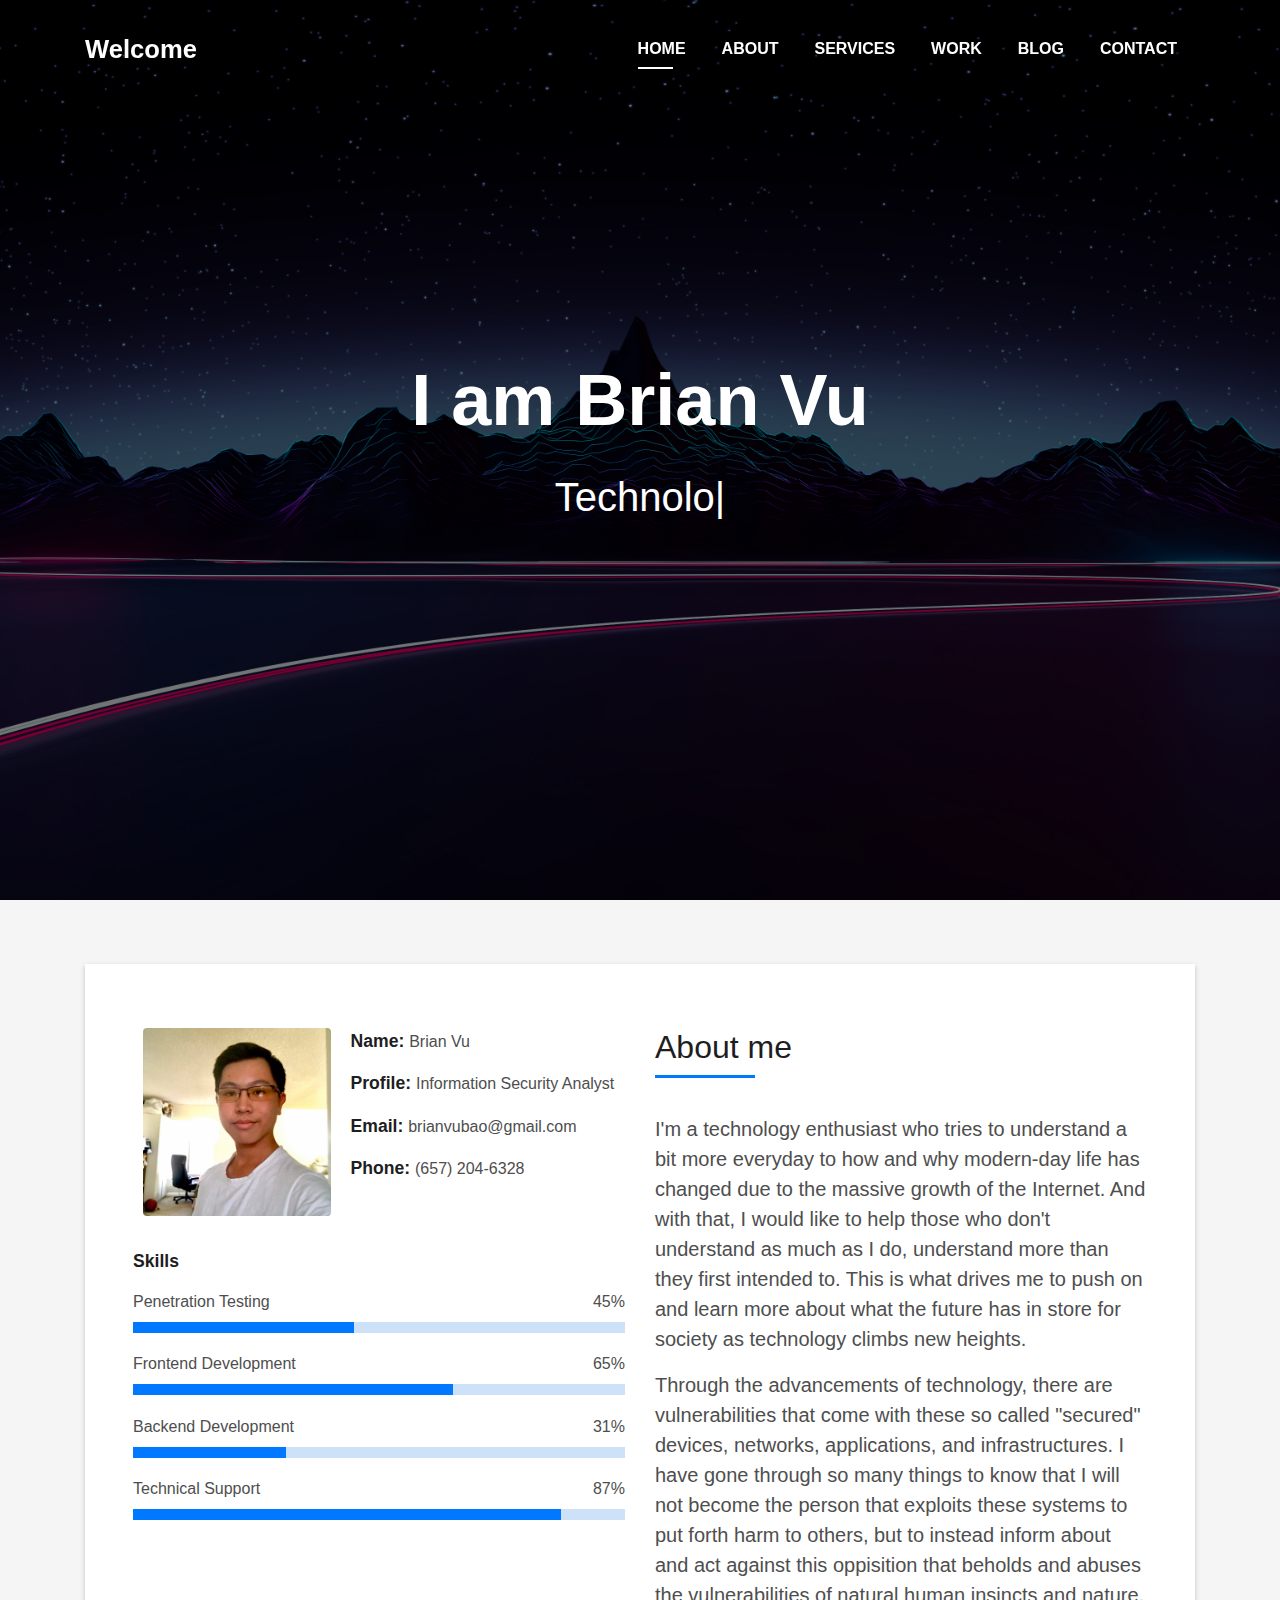
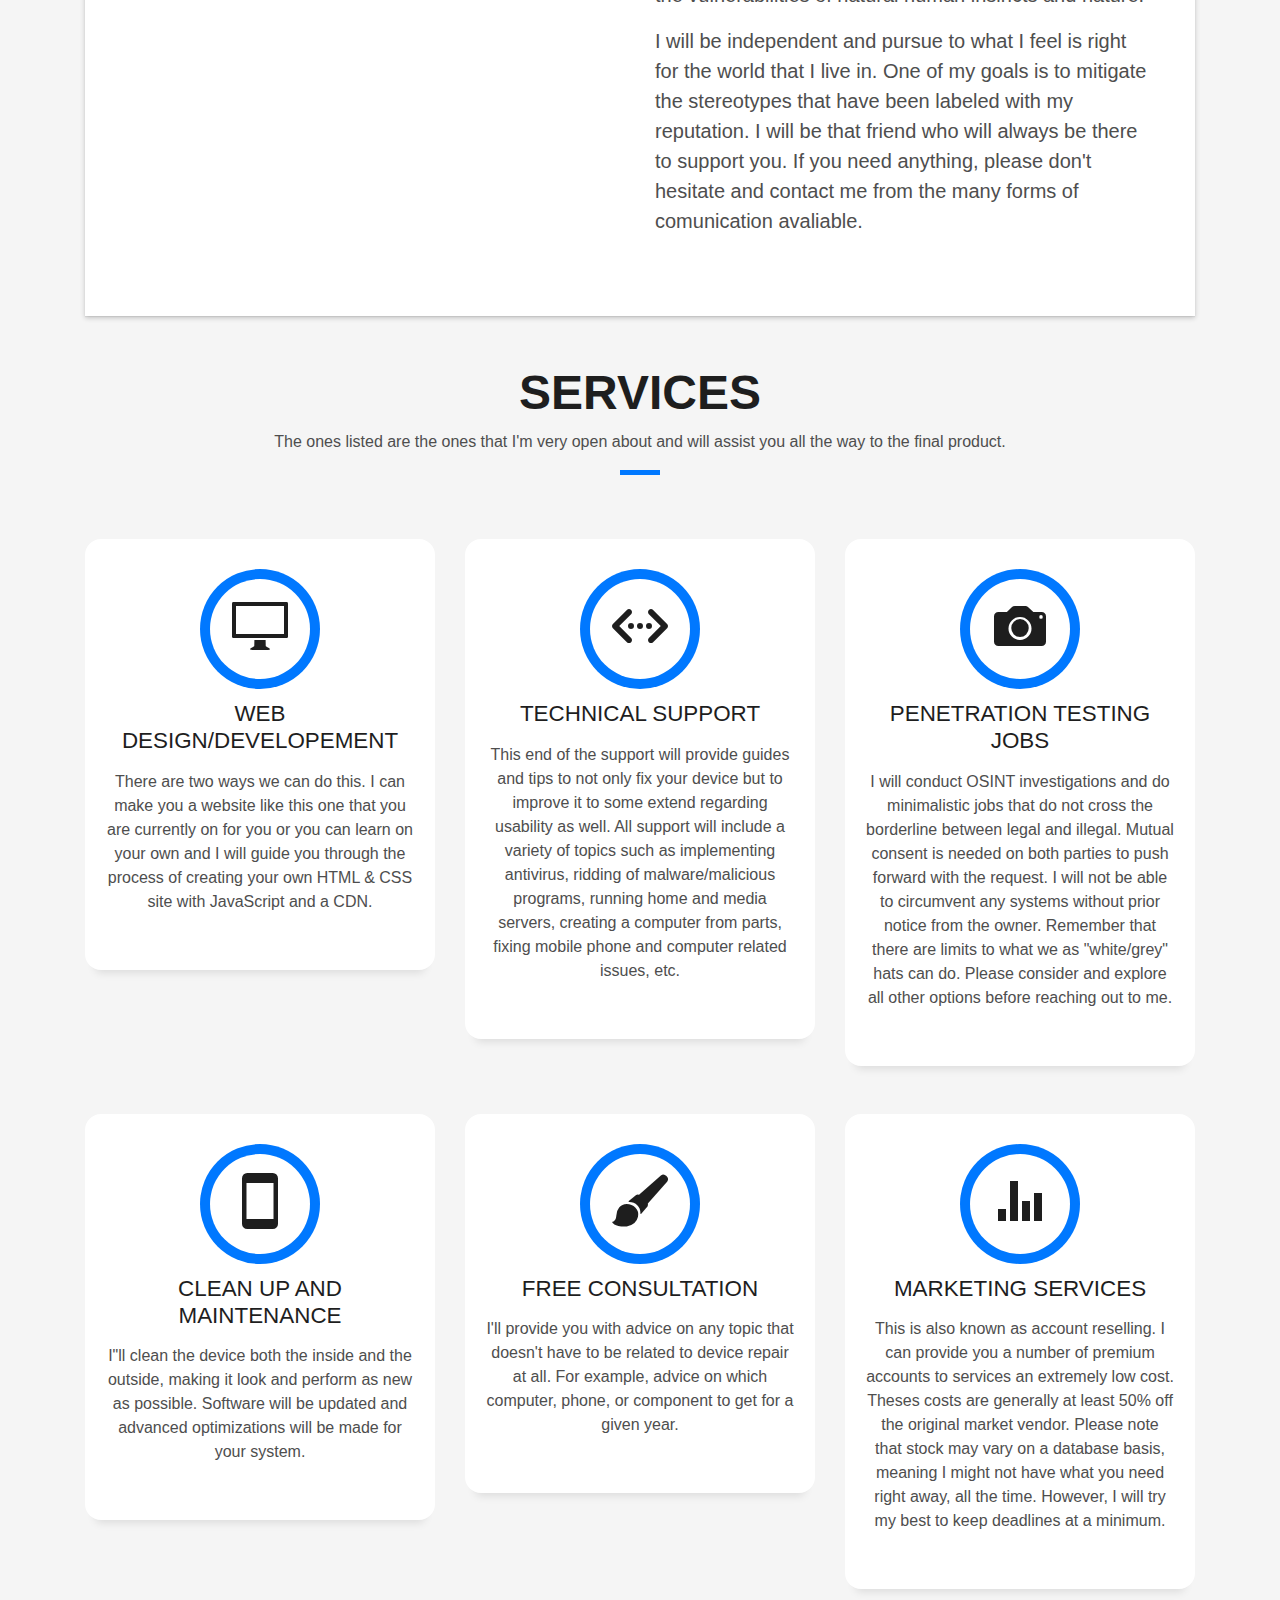
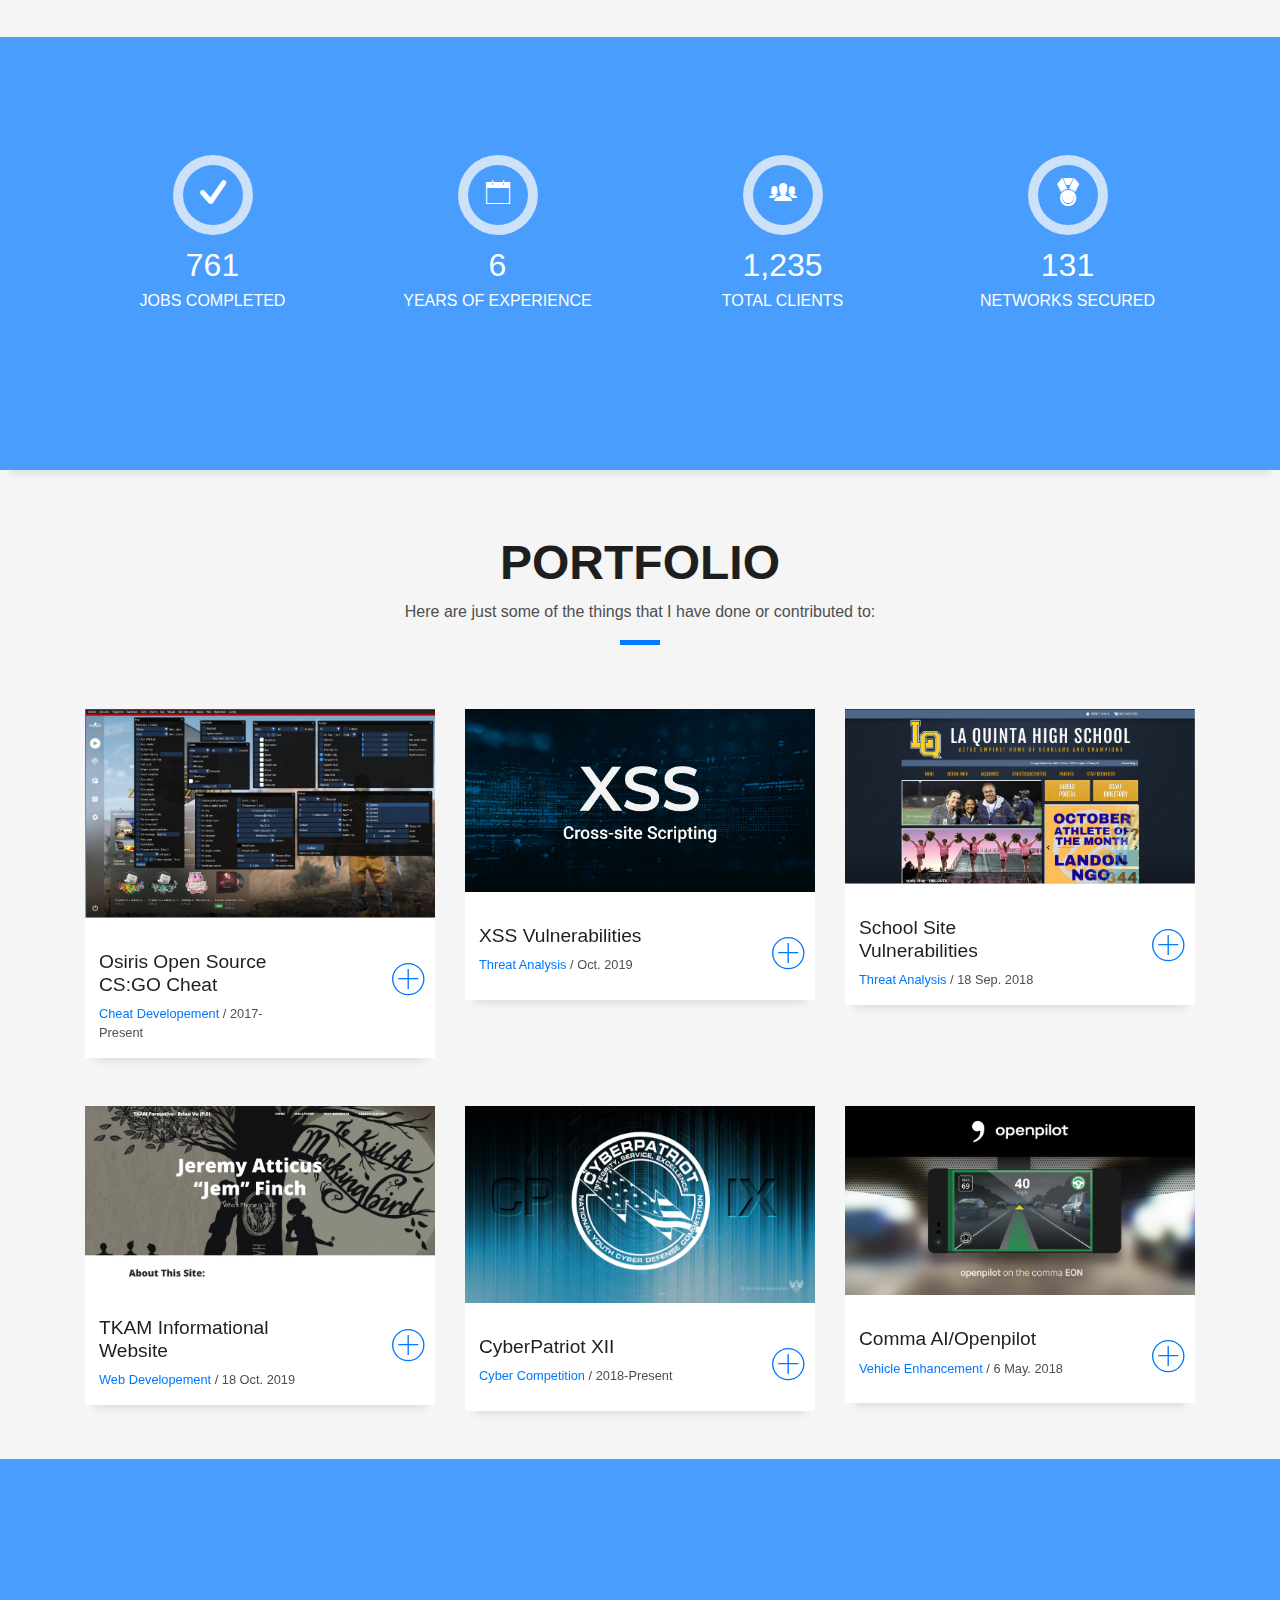
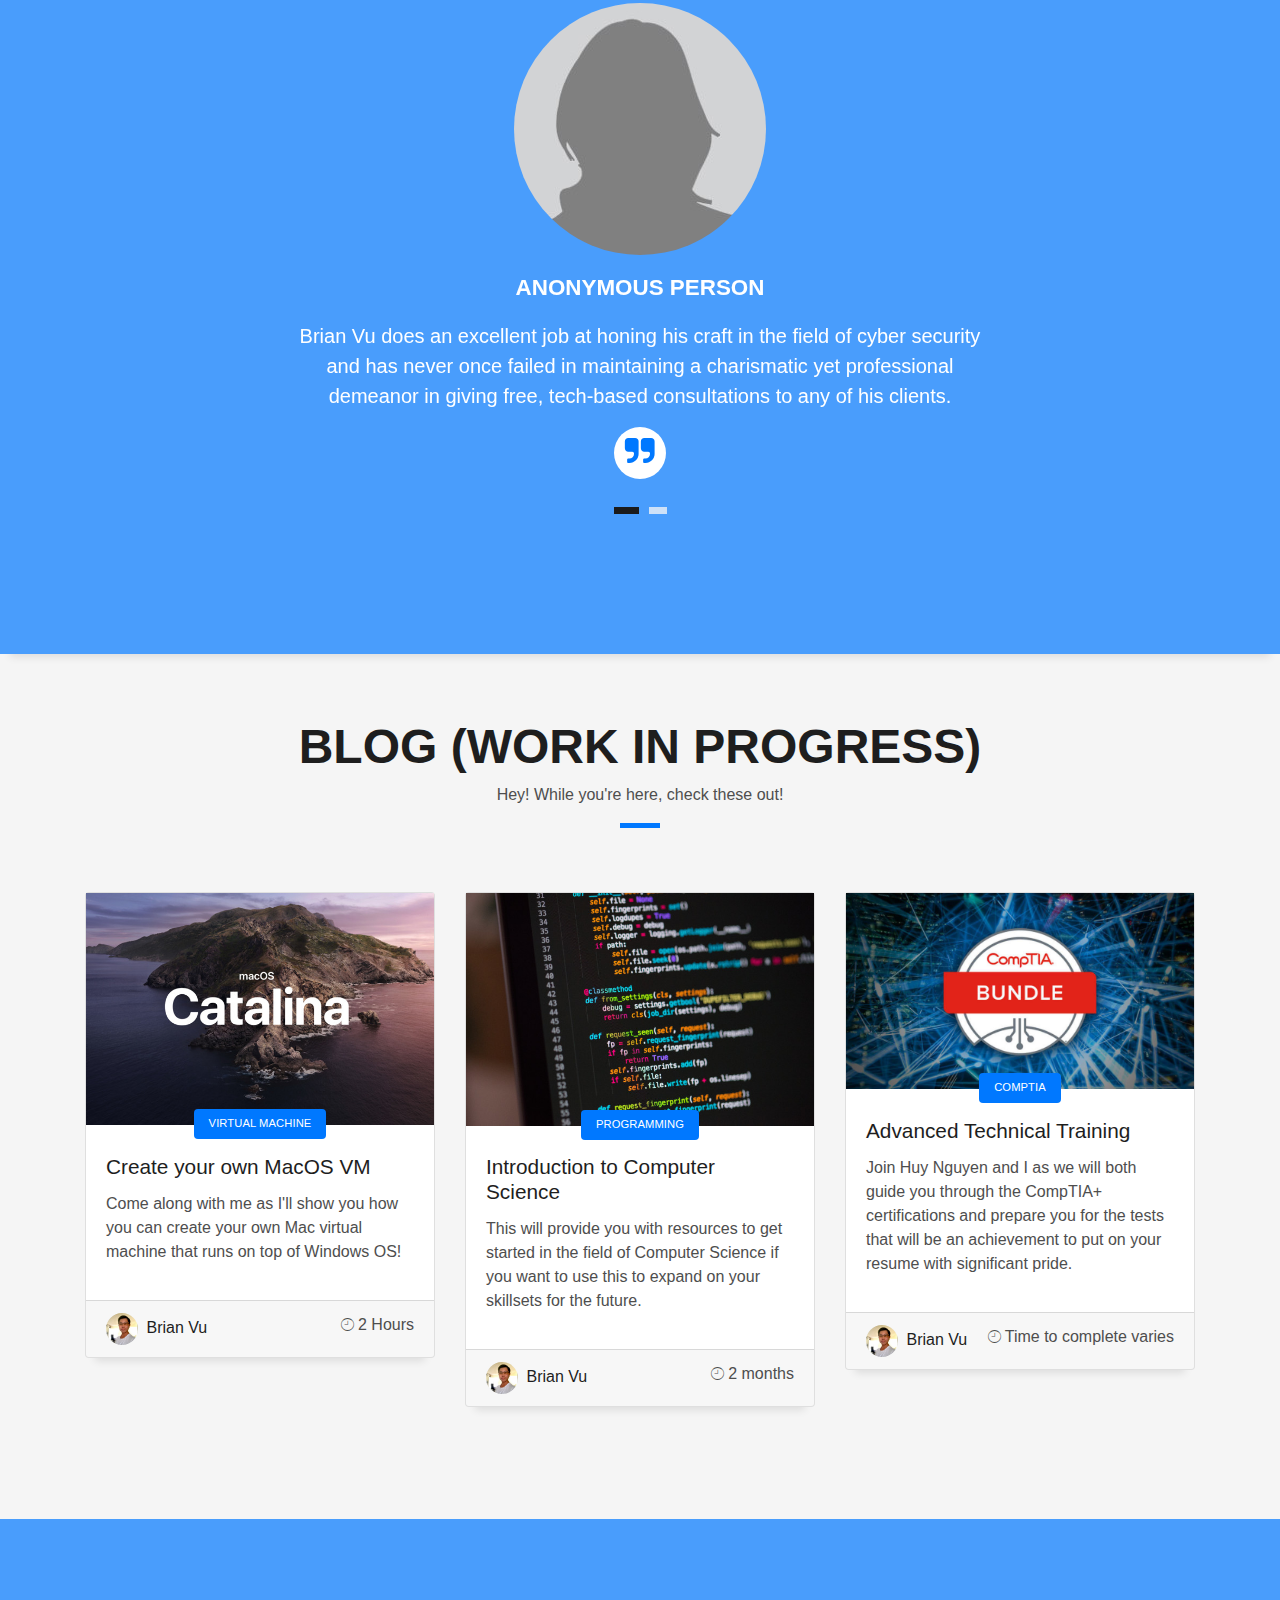
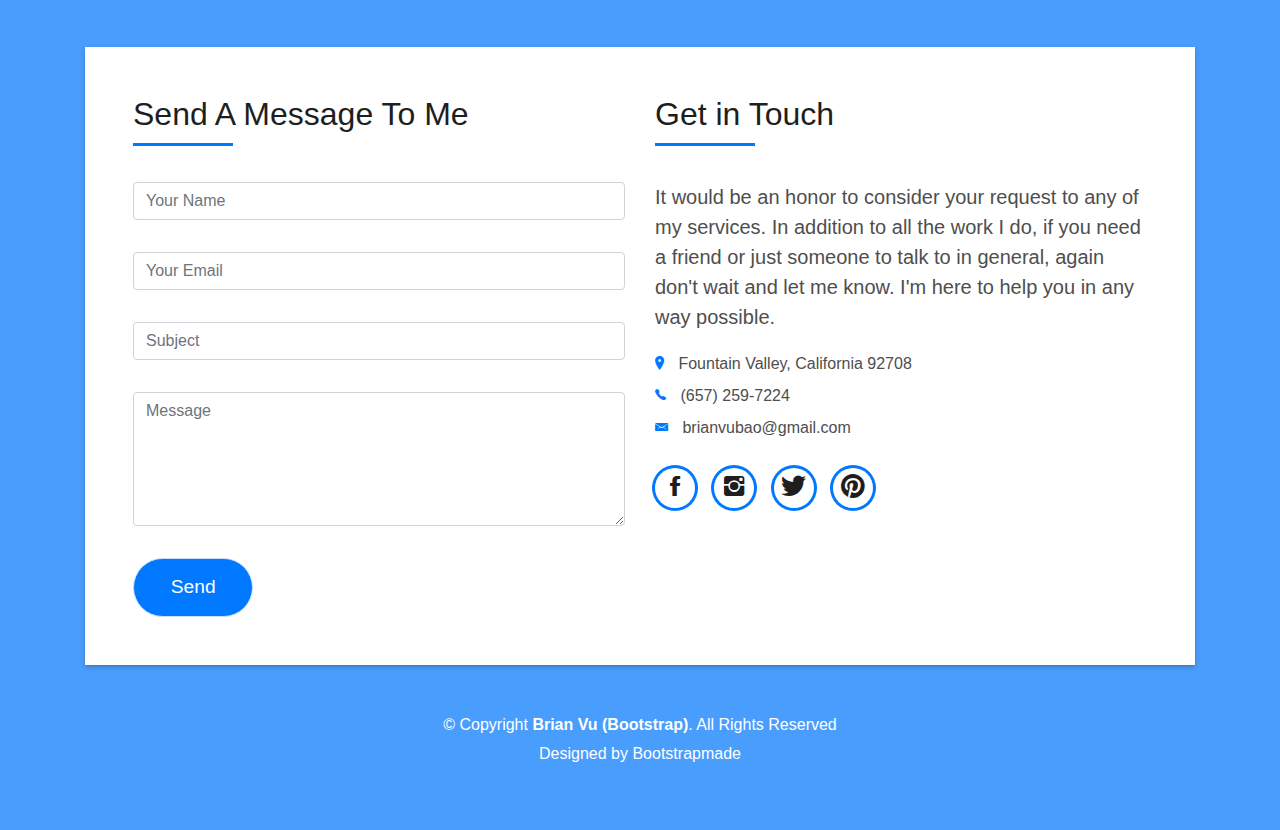
==== commit d251625a: "Updated" ====
--- a/index.html
+++ b/index.html
@@ -498,8 +498,8 @@
           <div id="testimonial-mf" class="owl-carousel owl-theme">
             <div class="testimonial-box">
               <div class="author-test">
-                <img src="img/leynaa.jpg" alt="" class="rounded-circle b-shadow-a">
-                <span class="author">Leyna Vu</span>
+                <img src="img/anon.jpg" alt="" class="rounded-circle b-shadow-a">
+                <span class="author">Anonymous Person</span>
               </div>
               <div class="content-test">
                 <p class="description lead">
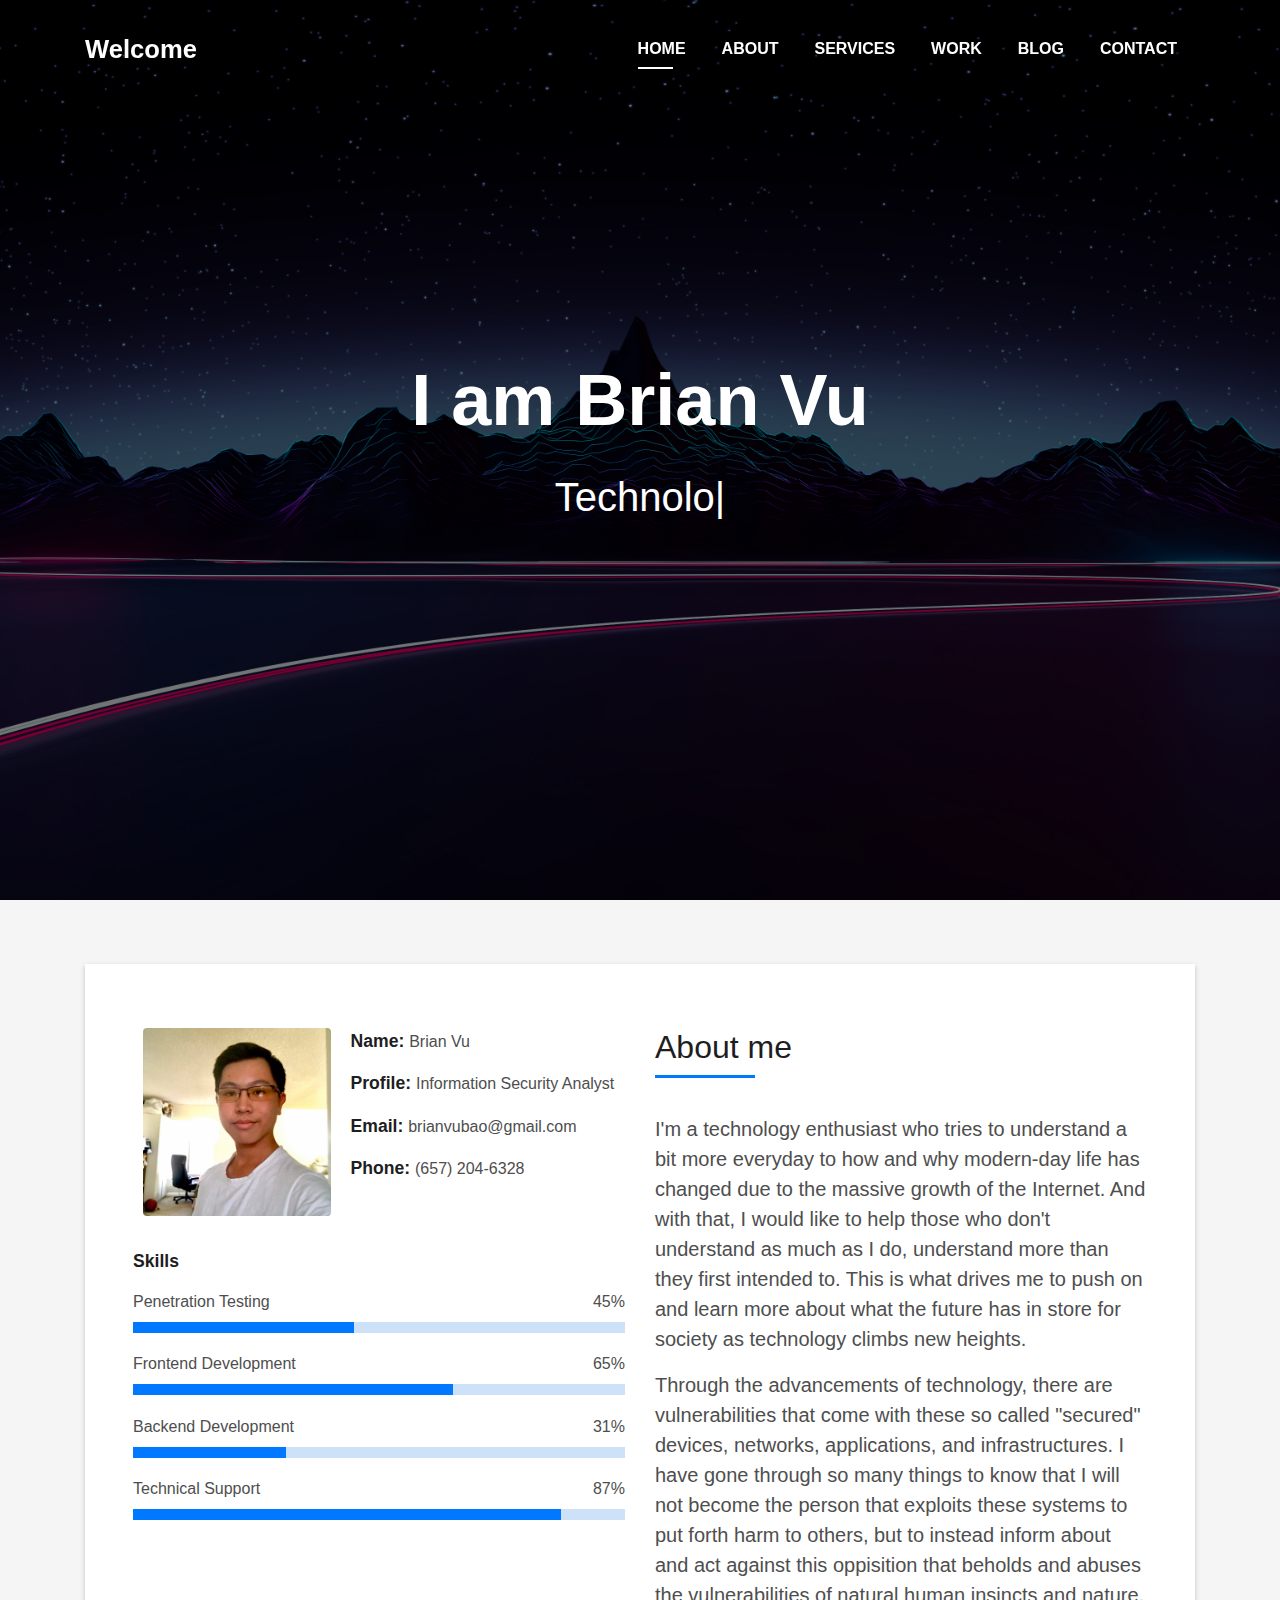
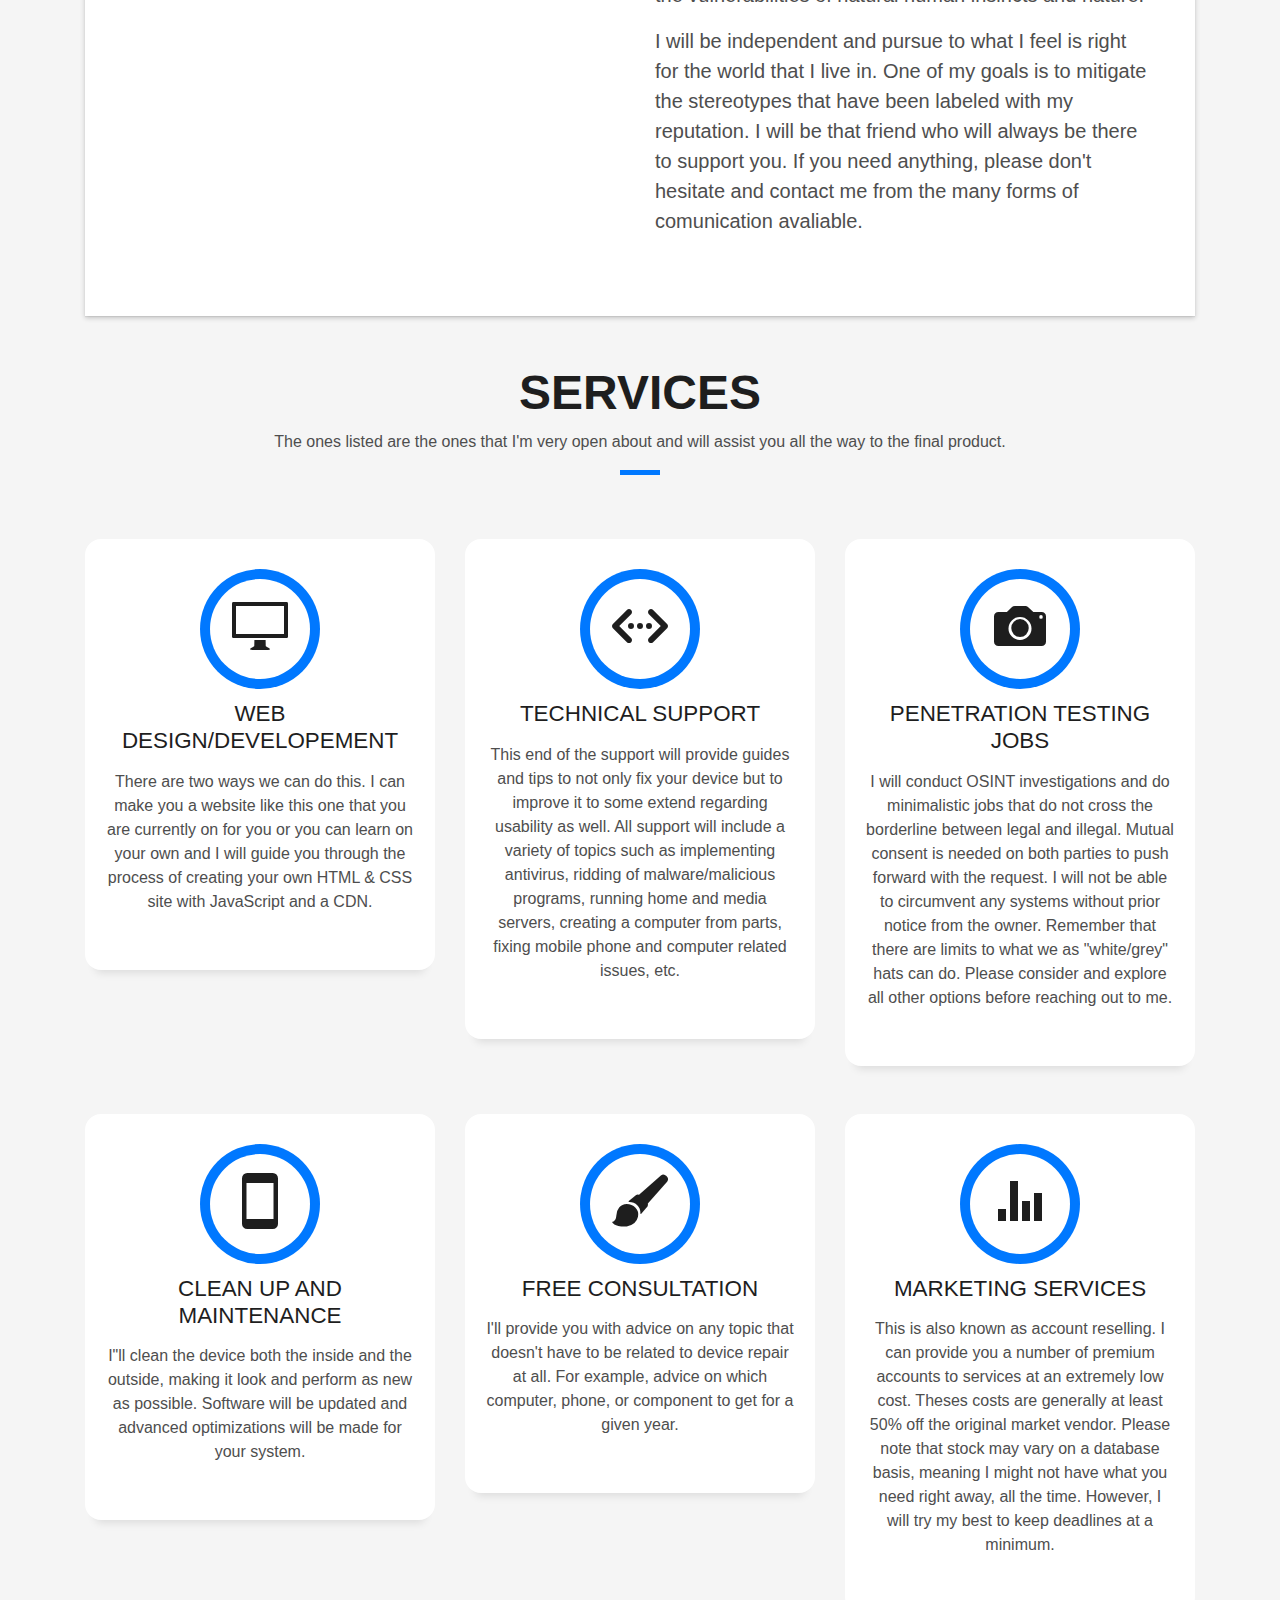
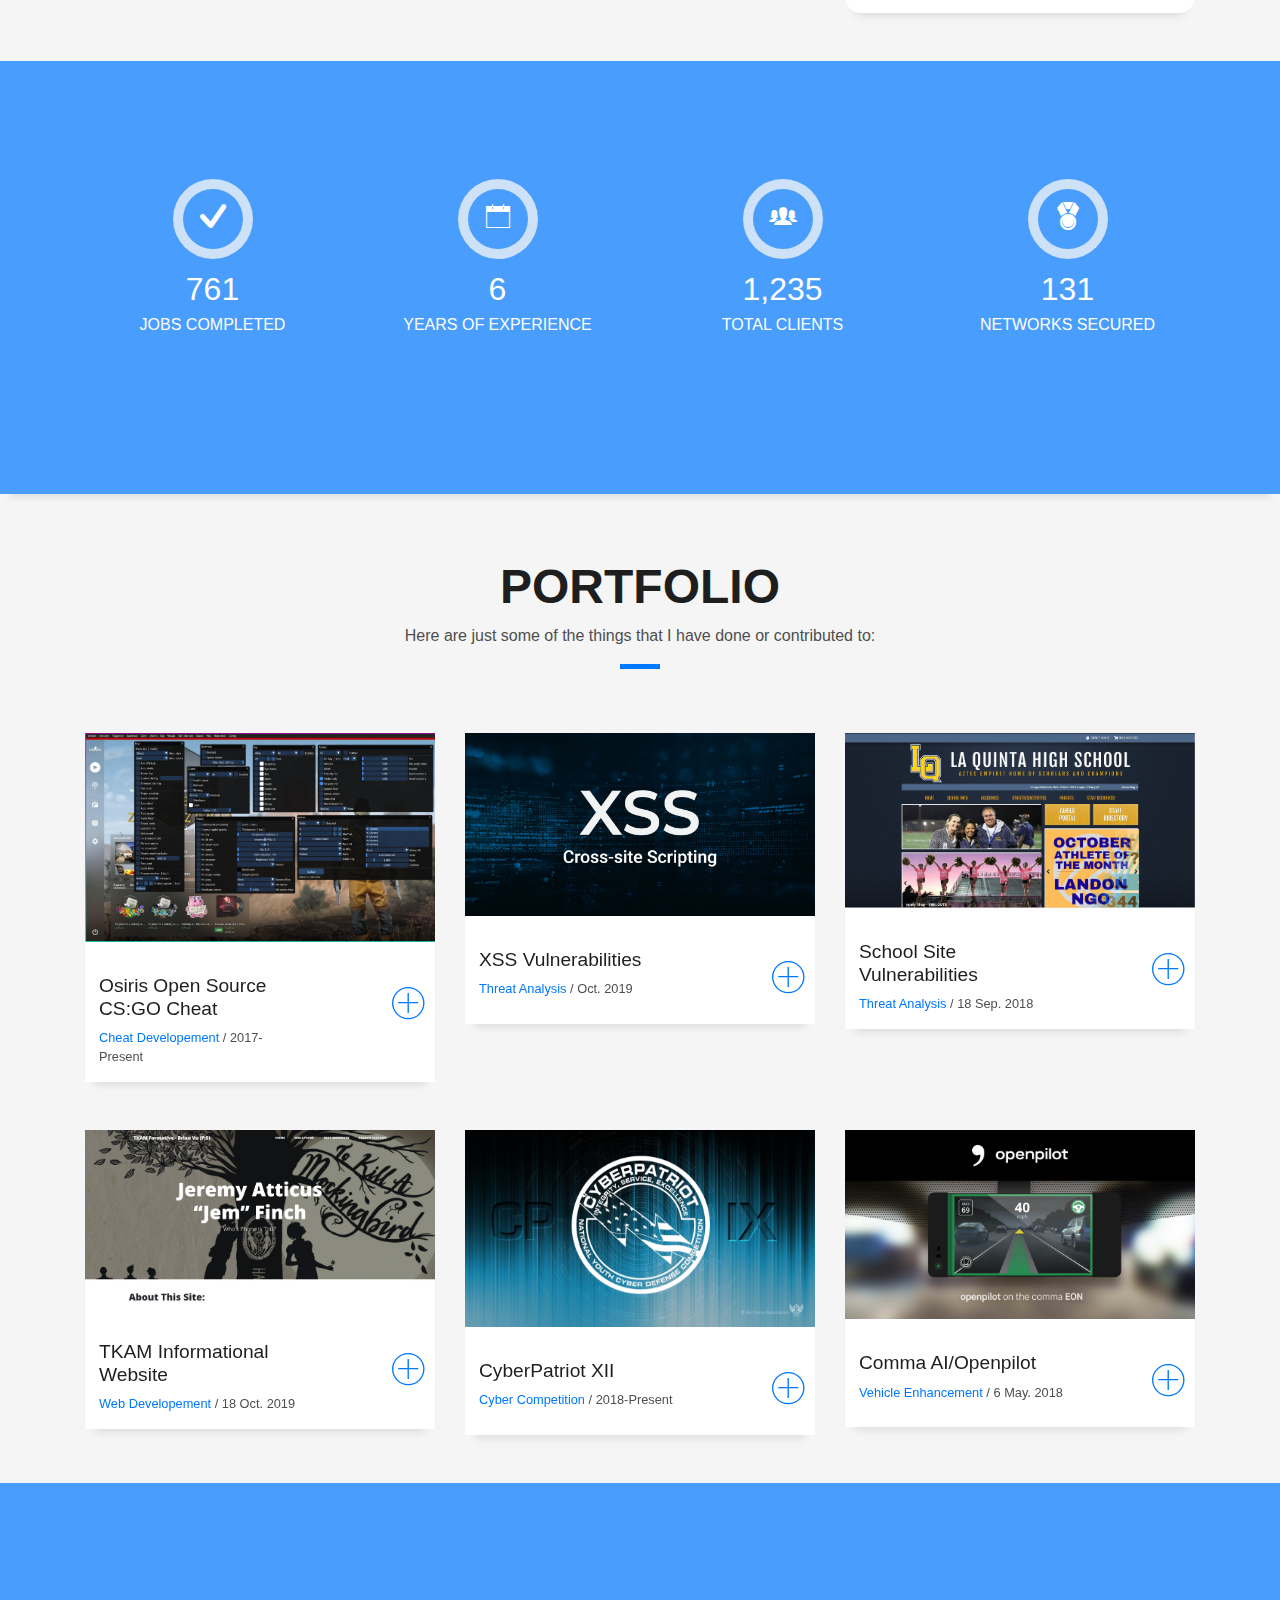
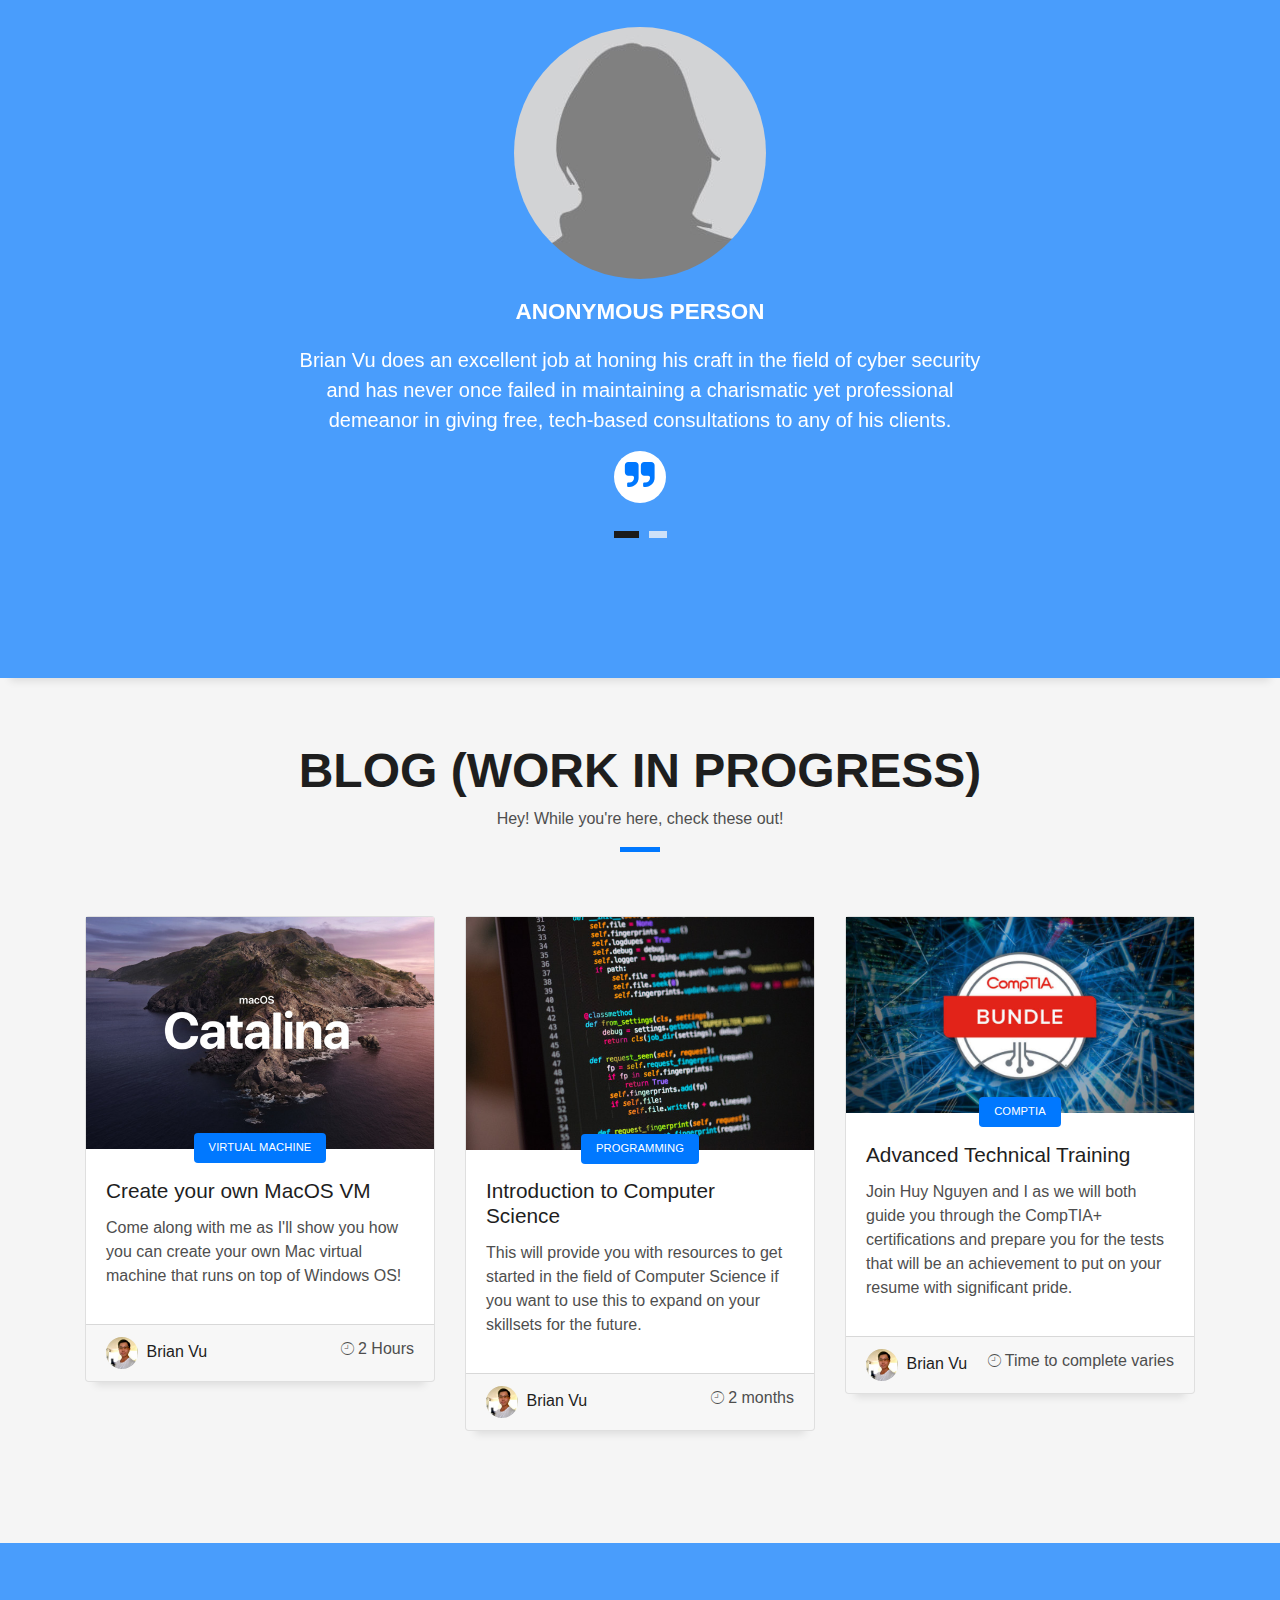
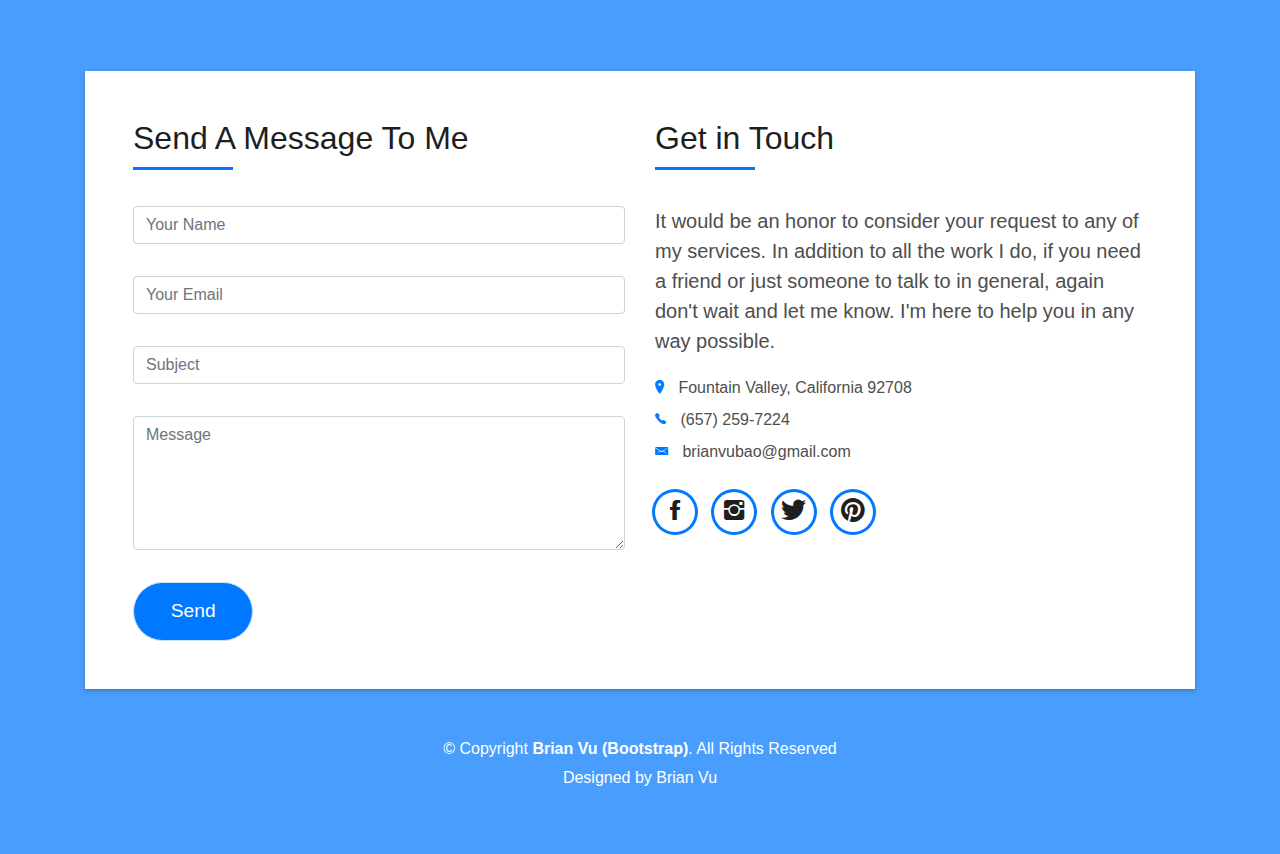
==== commit 1627ba84: "Update index.html" ====
--- a/index.html
+++ b/index.html
@@ -259,7 +259,7 @@
             <div class="service-content">
               <h2 class="s-title">Marketing Services</h2>
               <p class="s-description text-center">
-                This is also known as account reselling. I can provide you a number of premium accounts to services an extremely low cost. Theses costs are 
+                This is also known as account reselling. I can provide you a number of premium accounts to services at an extremely low cost. Theses costs are 
                 generally at least 50% off the original market vendor. Please note that stock may vary on a database basis, meaning I might not have what you
                 need right away, all the time. However, I will try my best to keep deadlines at a minimum.
               </p>
@@ -729,13 +729,7 @@
             <div class="copyright-box">
               <p class="copyright">&copy; Copyright <strong>Brian Vu (Bootstrap)</strong>. All Rights Reserved</p>
               <div class="credits">
-                <!--
-                  All the links in the footer should remain intact.
-                  You can delete the links only if you purchased the pro version.
-                  Licensing information: https://bootstrapmade.com/license/
-                  Purchase the pro version with working PHP/AJAX contact form: https://bootstrapmade.com/buy/?theme=DevFolio
-                -->
-                Designed by <a href="https://bootsrapmade.com/">Bootstrapmade</a>
+                Designed by <a>Brian Vu</a>
               </div>
             </div>
           </div>
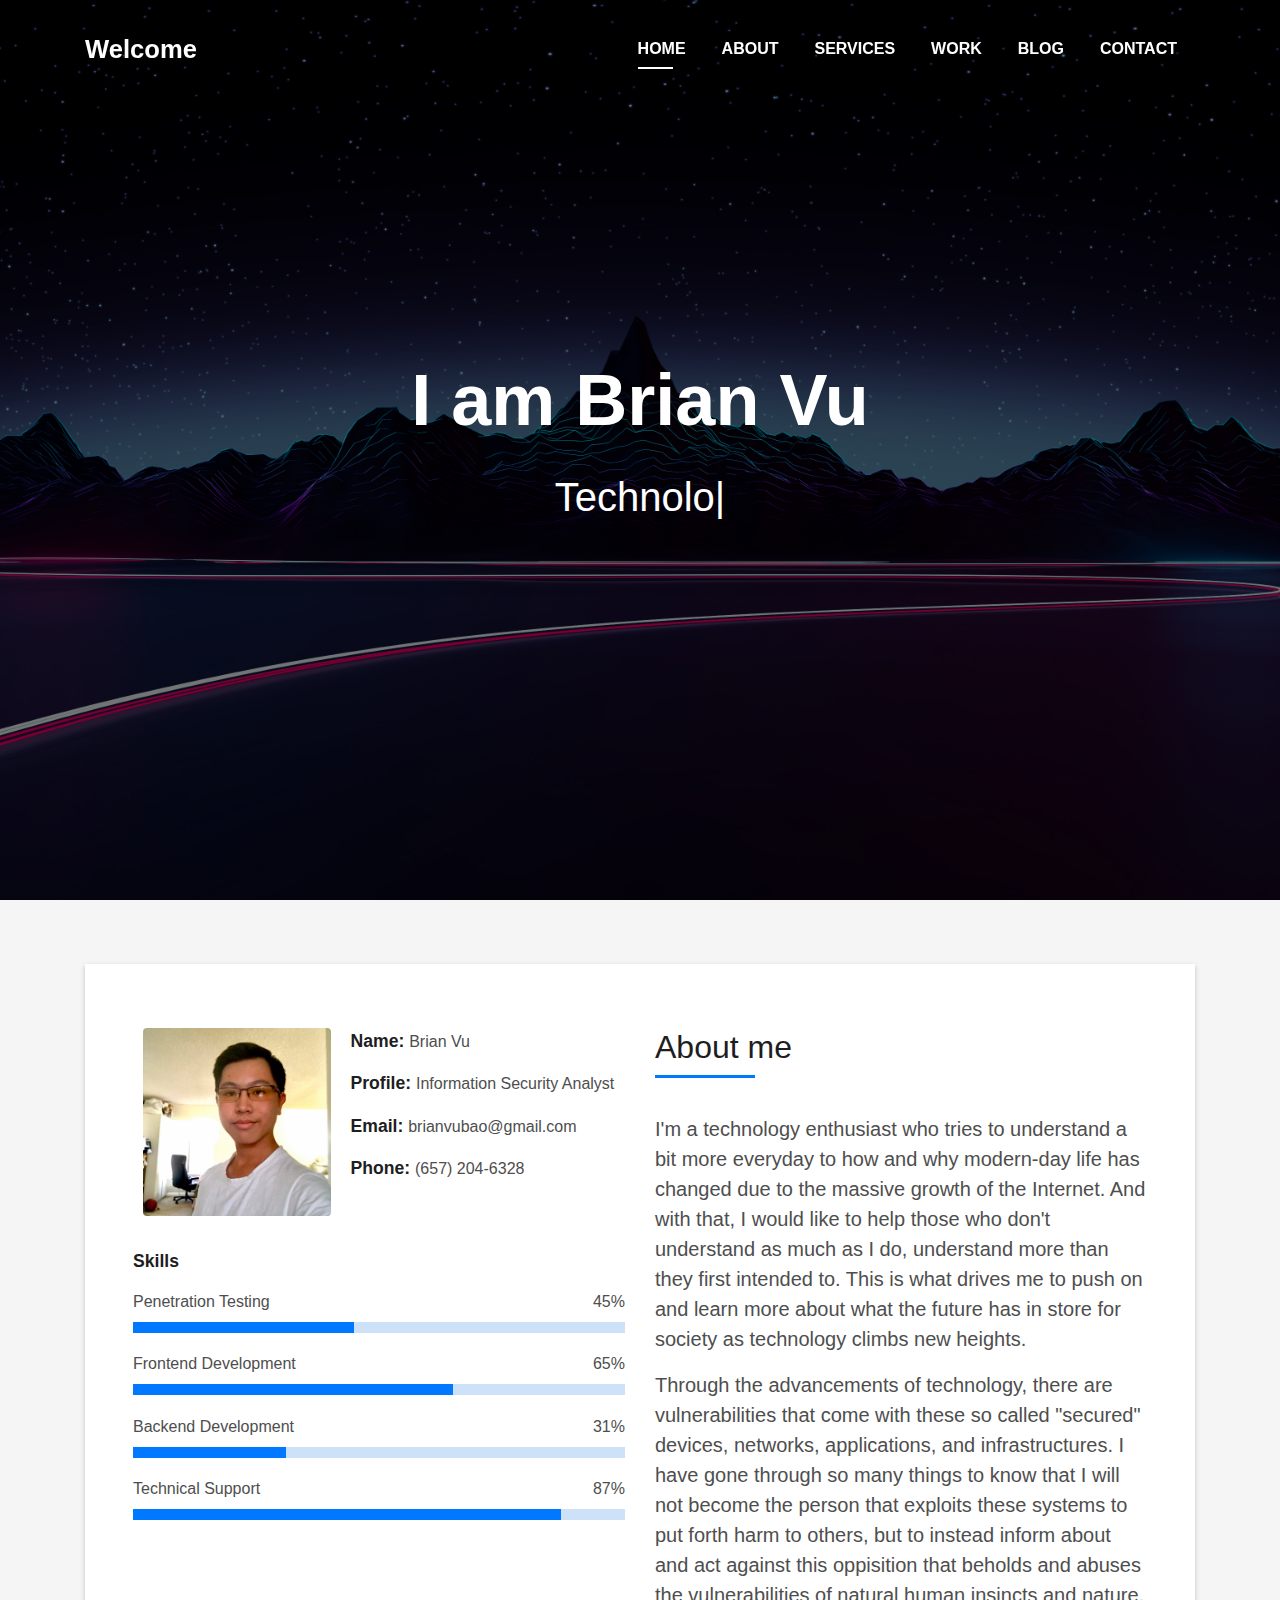
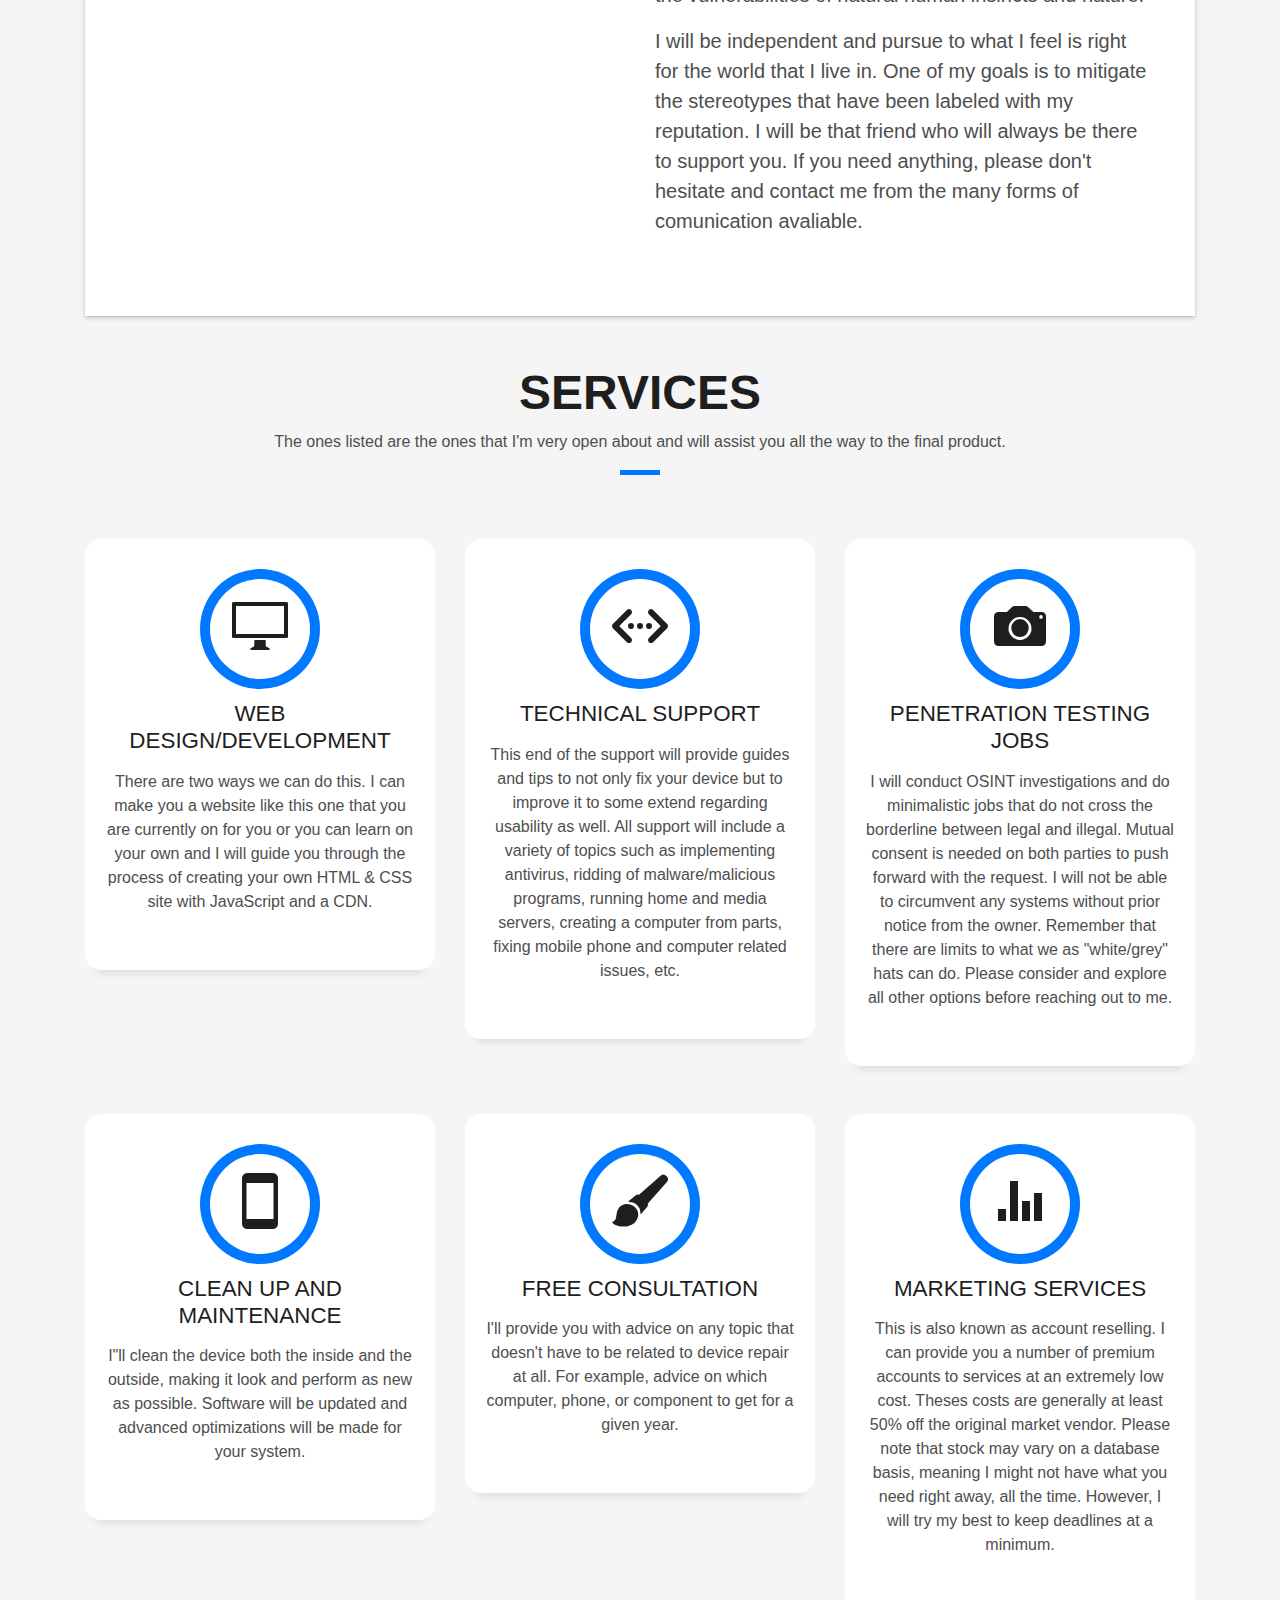
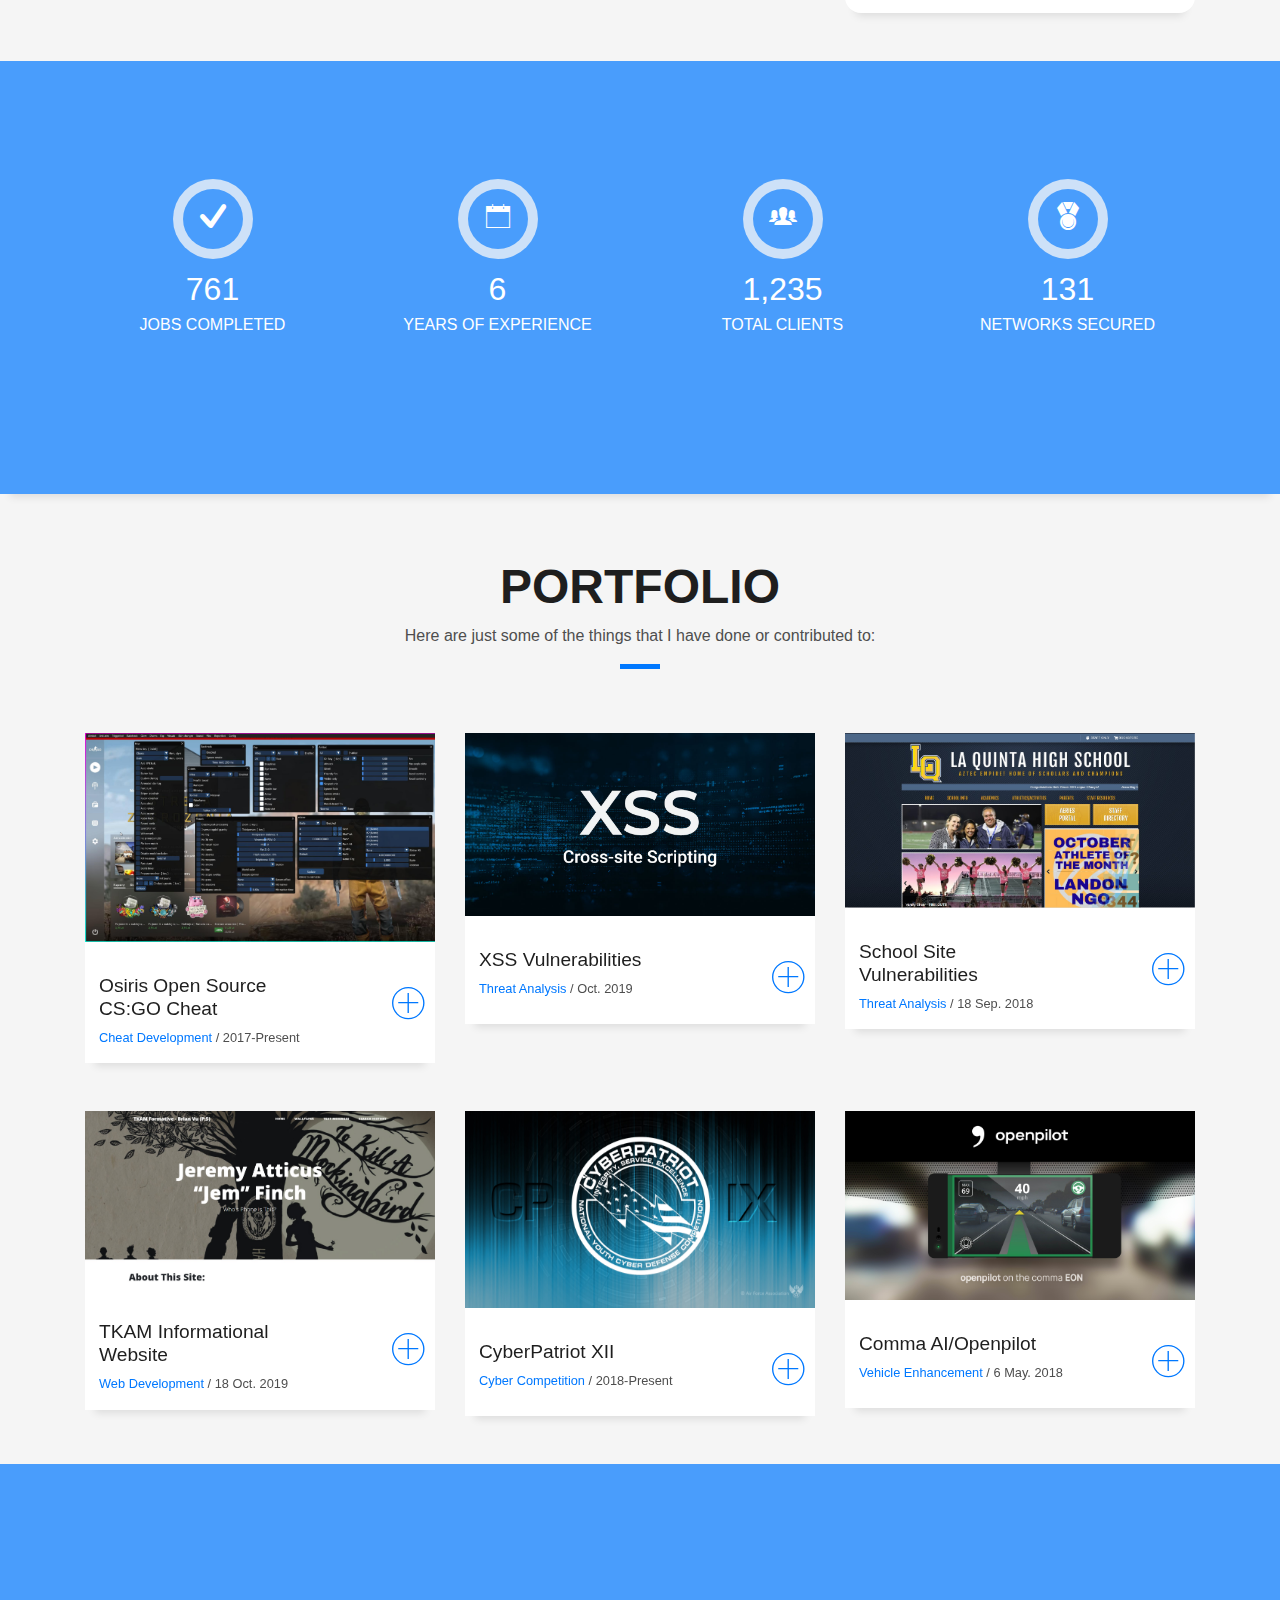
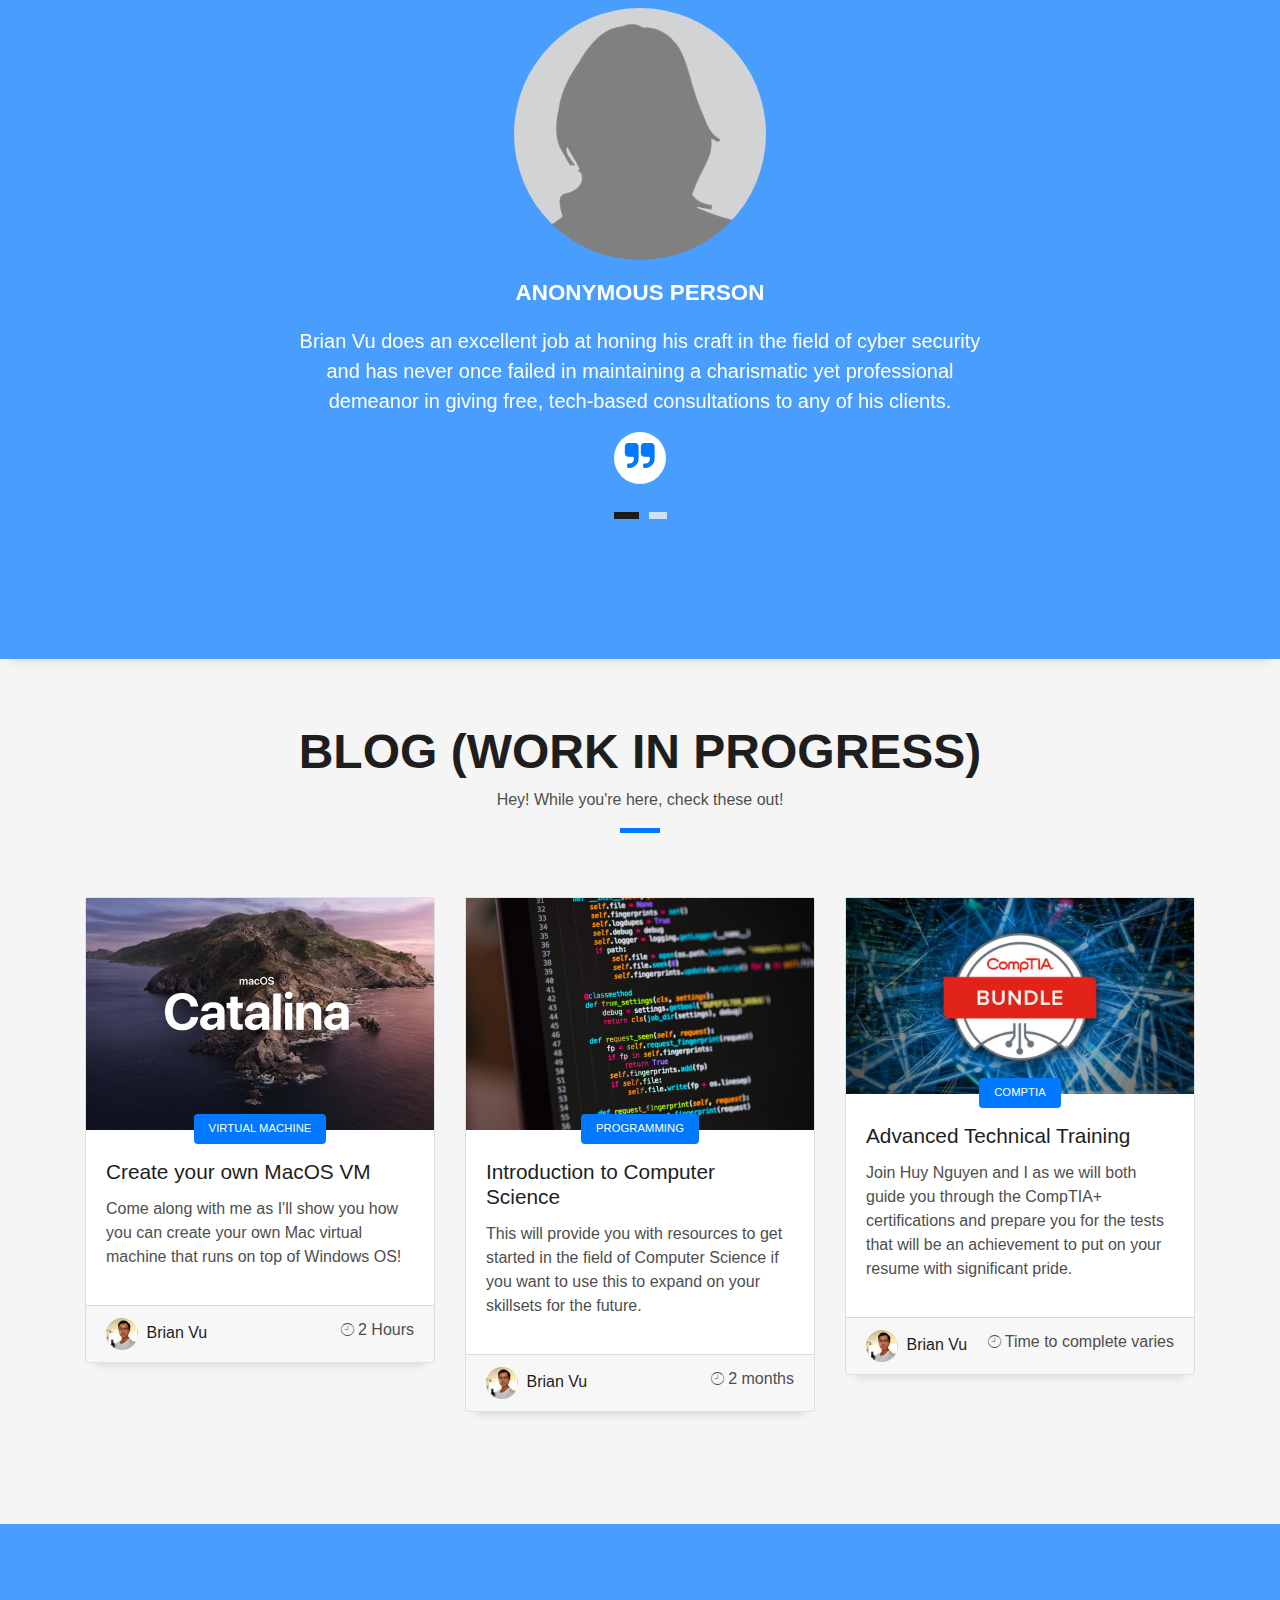
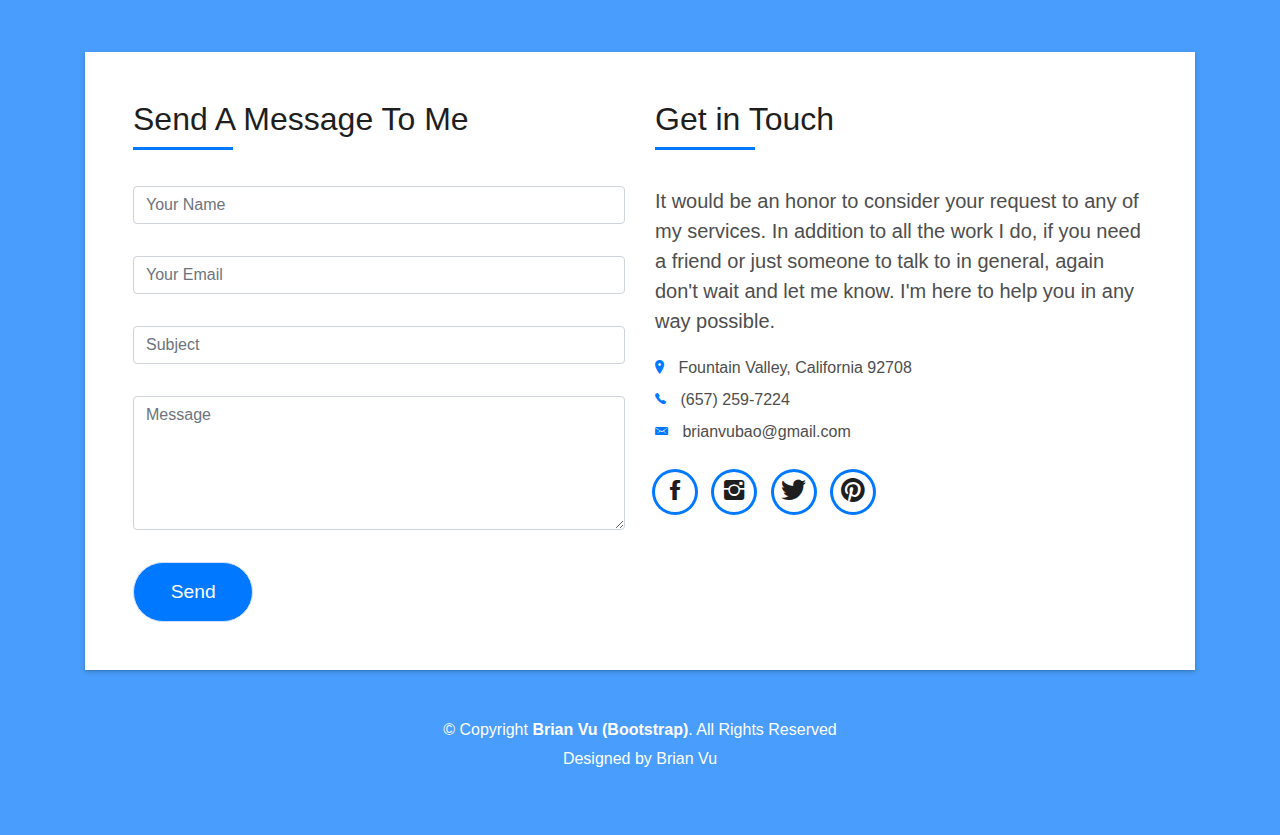
==== commit 043cdd37: "Spelling Fixes" ====
--- a/index.html
+++ b/index.html
@@ -185,7 +185,7 @@
               <span class="ico-circle"><i class="ion-monitor"></i></span>
             </div>
             <div class="service-content">
-              <h2 class="s-title">Web Design/Developement</h2>
+              <h2 class="s-title">Web Design/Development</h2>
               <p class="s-description text-center">
                 There are two ways we can do this. I can make you a website like this one that you are currently on for you or you can
                 learn on your own and I will guide you through the process of creating your own HTML & CSS site with JavaScript and a CDN.
@@ -350,7 +350,7 @@
                   <div class="col-sm-8">
                     <h2 class="w-title">Osiris Open Source CS:GO Cheat</h2>
                     <div class="w-more">
-                      <span class="w-ctegory">Cheat Developement</span> / <span class="w-date">2017-Present</span>
+                      <span class="w-ctegory">Cheat Development</span> / <span class="w-date">2017-Present</span>
                     </div>
                   </div>
                   <div class="col-sm-4">
@@ -422,7 +422,7 @@
                   <div class="col-sm-8">
                     <h2 class="w-title">TKAM Informational Website</h2>
                     <div class="w-more">
-                      <span class="w-ctegory">Web Developement</span> / <span class="w-date">18 Oct. 2019</span>
+                      <span class="w-ctegory">Web Development</span> / <span class="w-date">18 Oct. 2019</span>
                     </div>
                   </div>
                   <div class="col-sm-4">
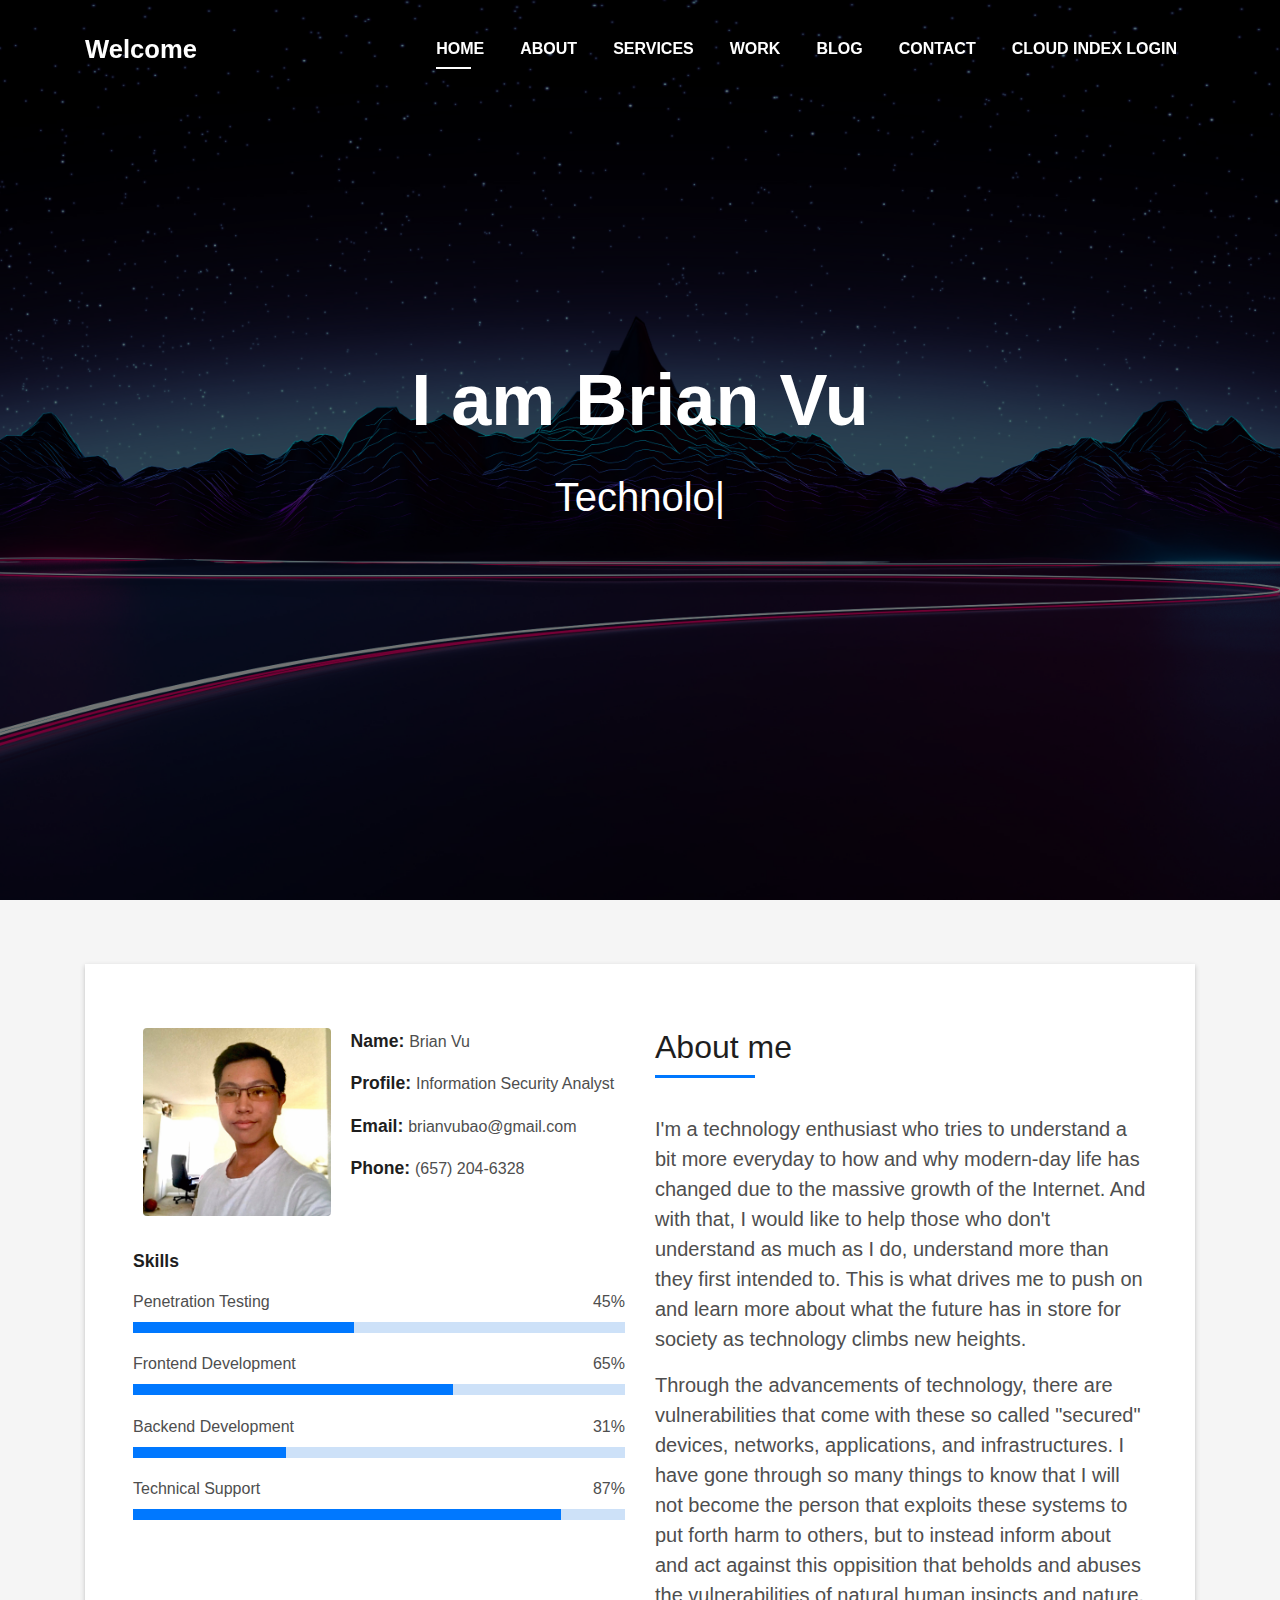
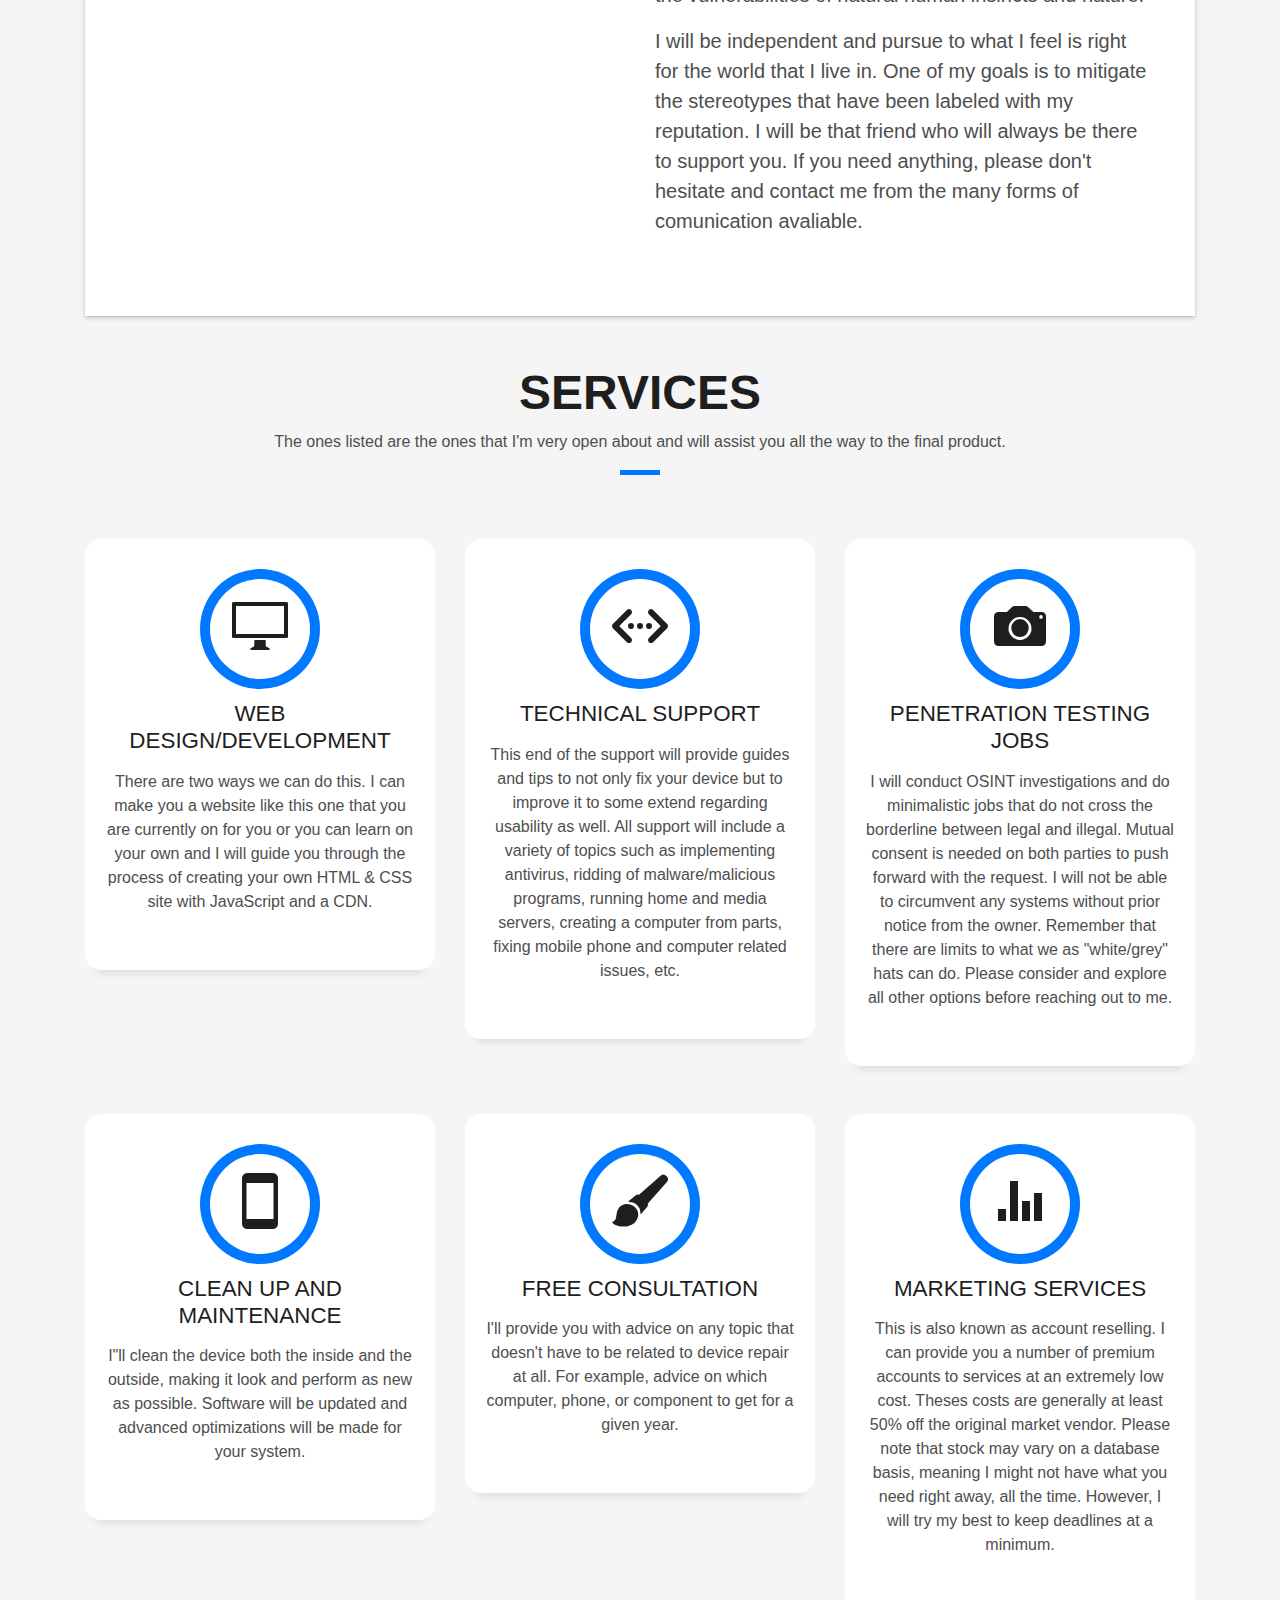
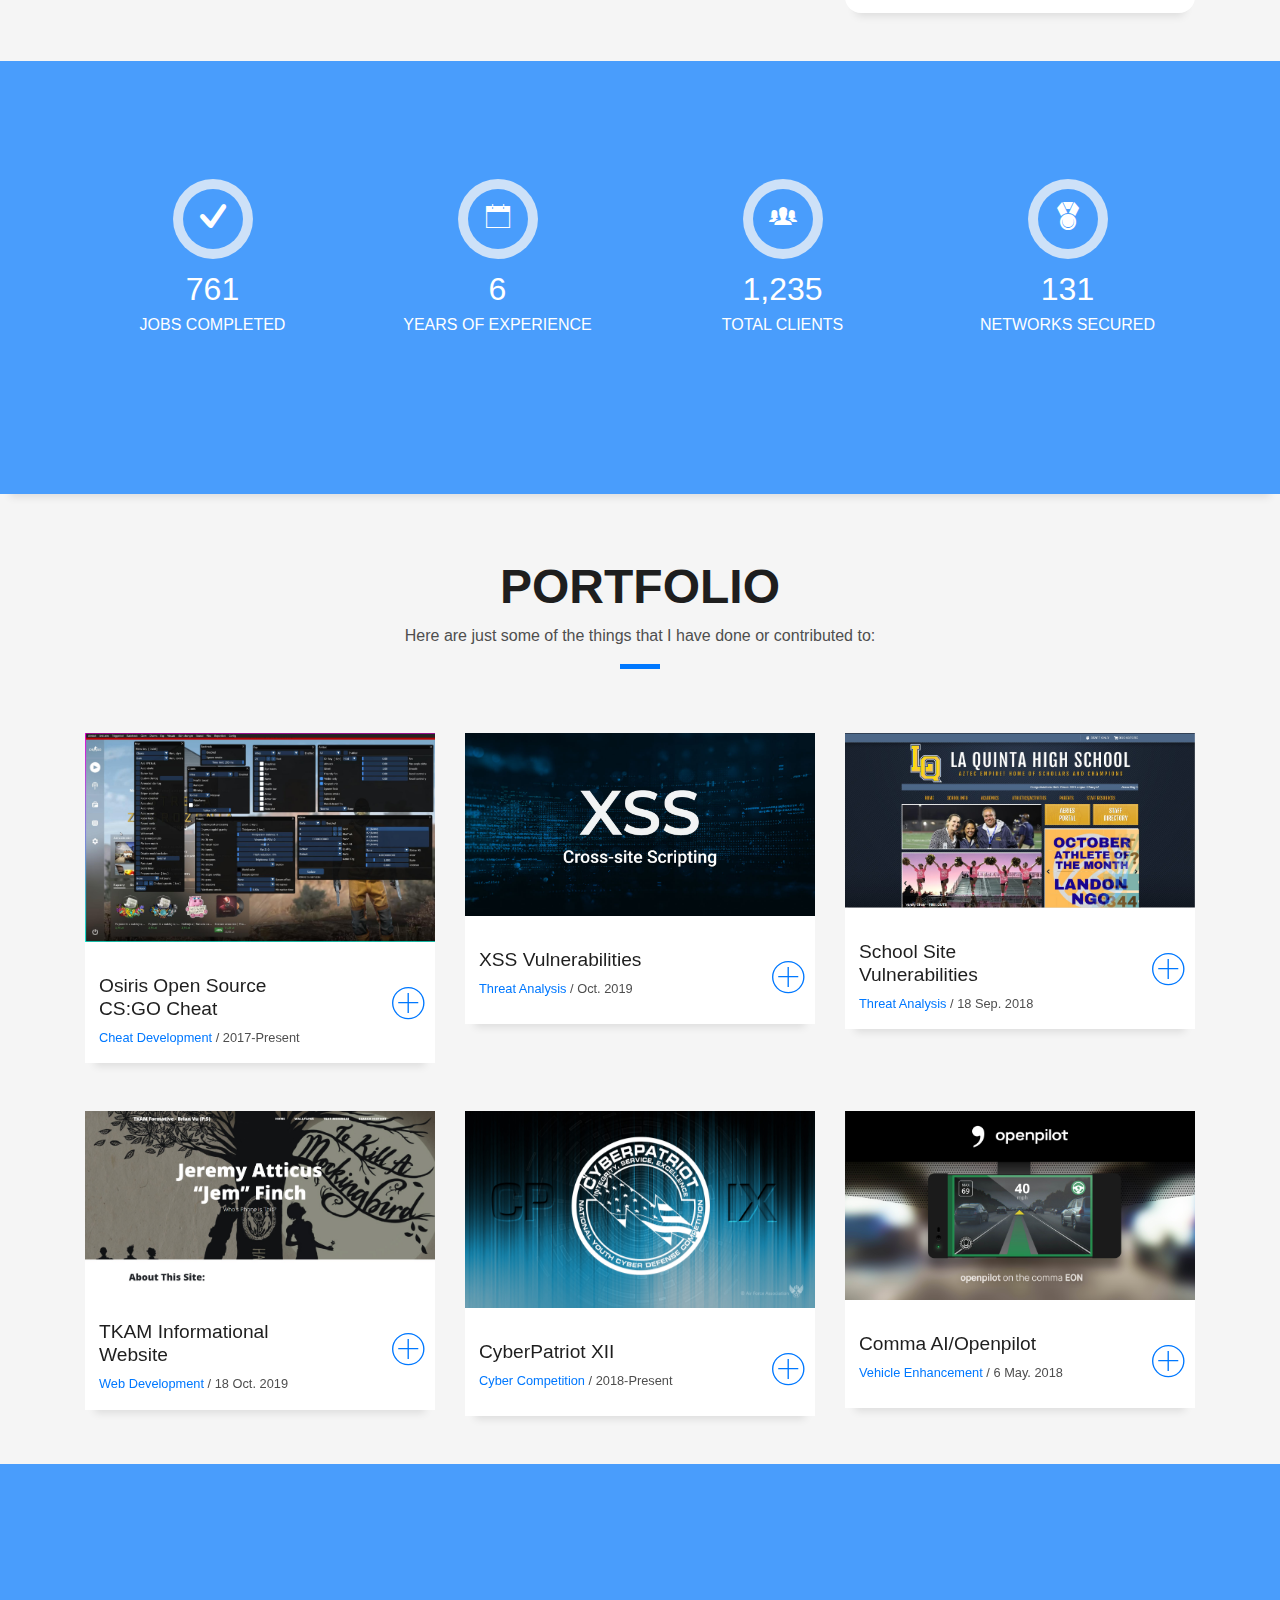
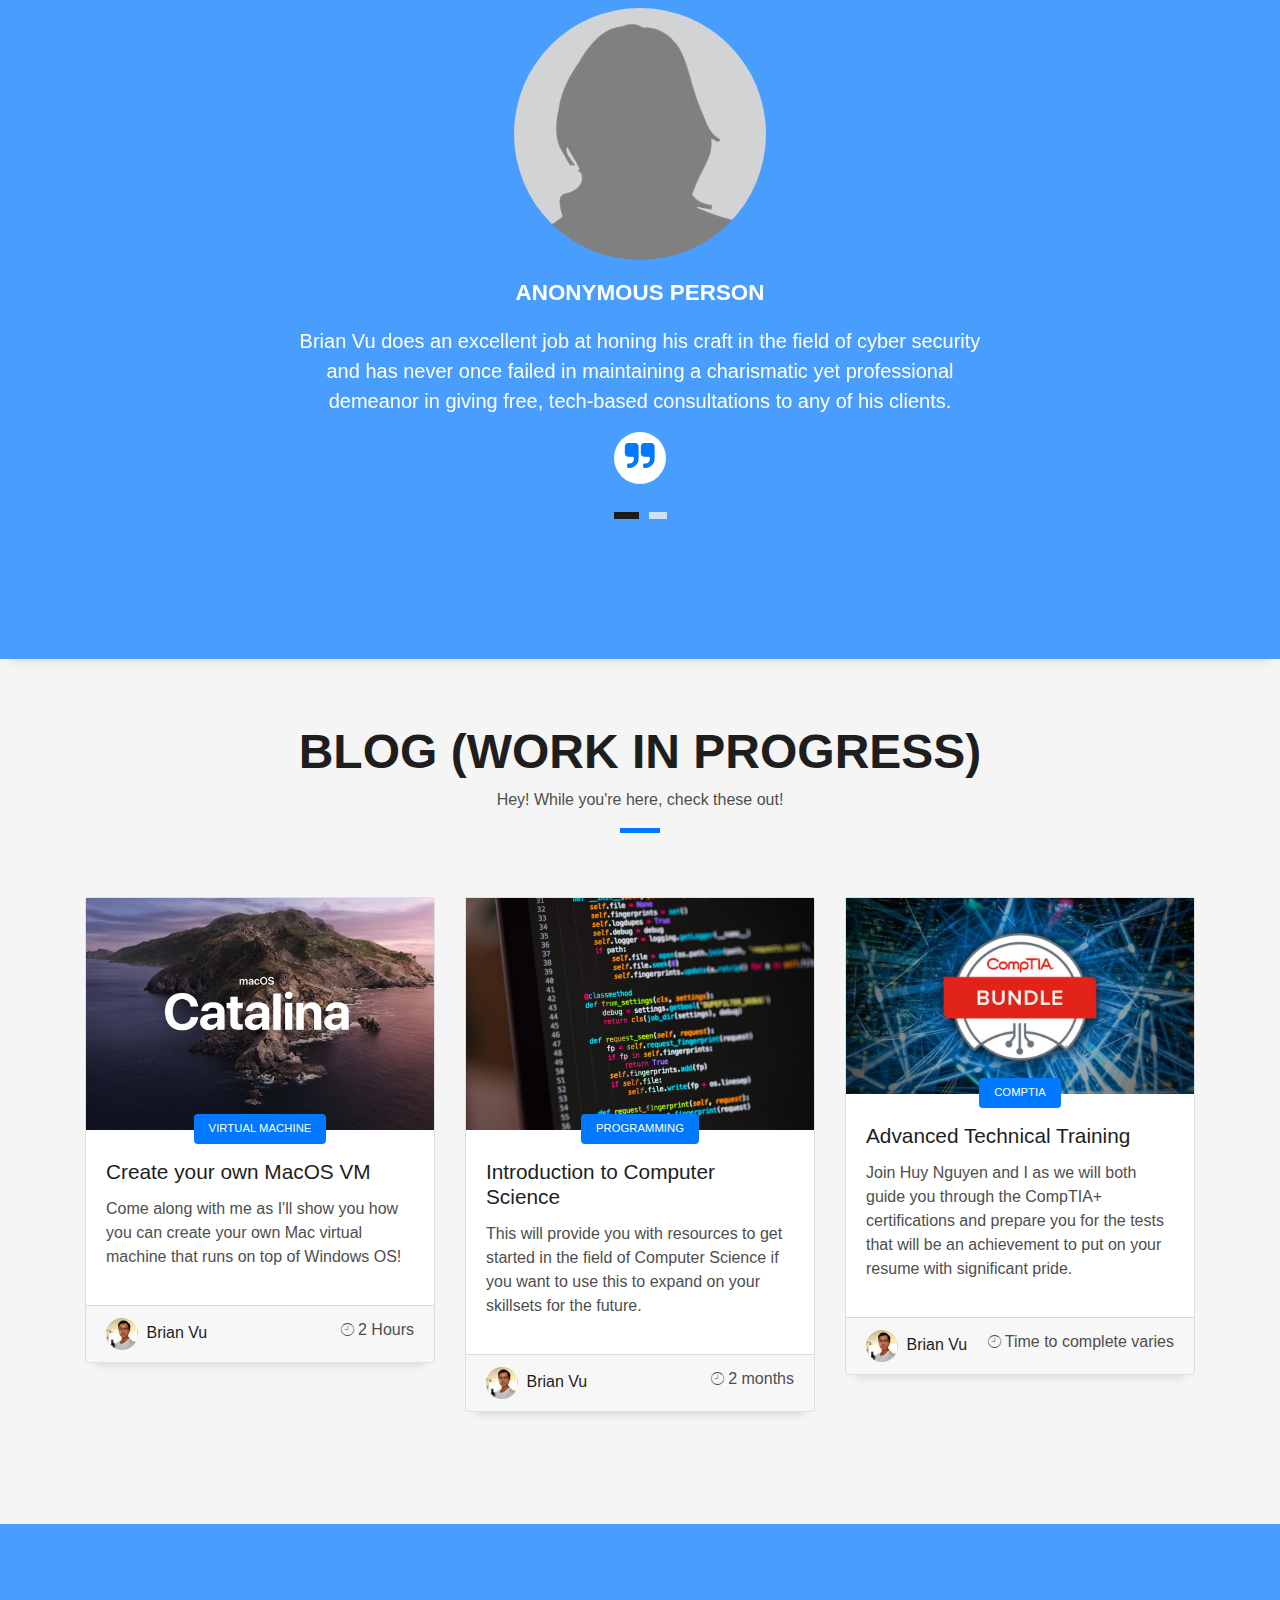
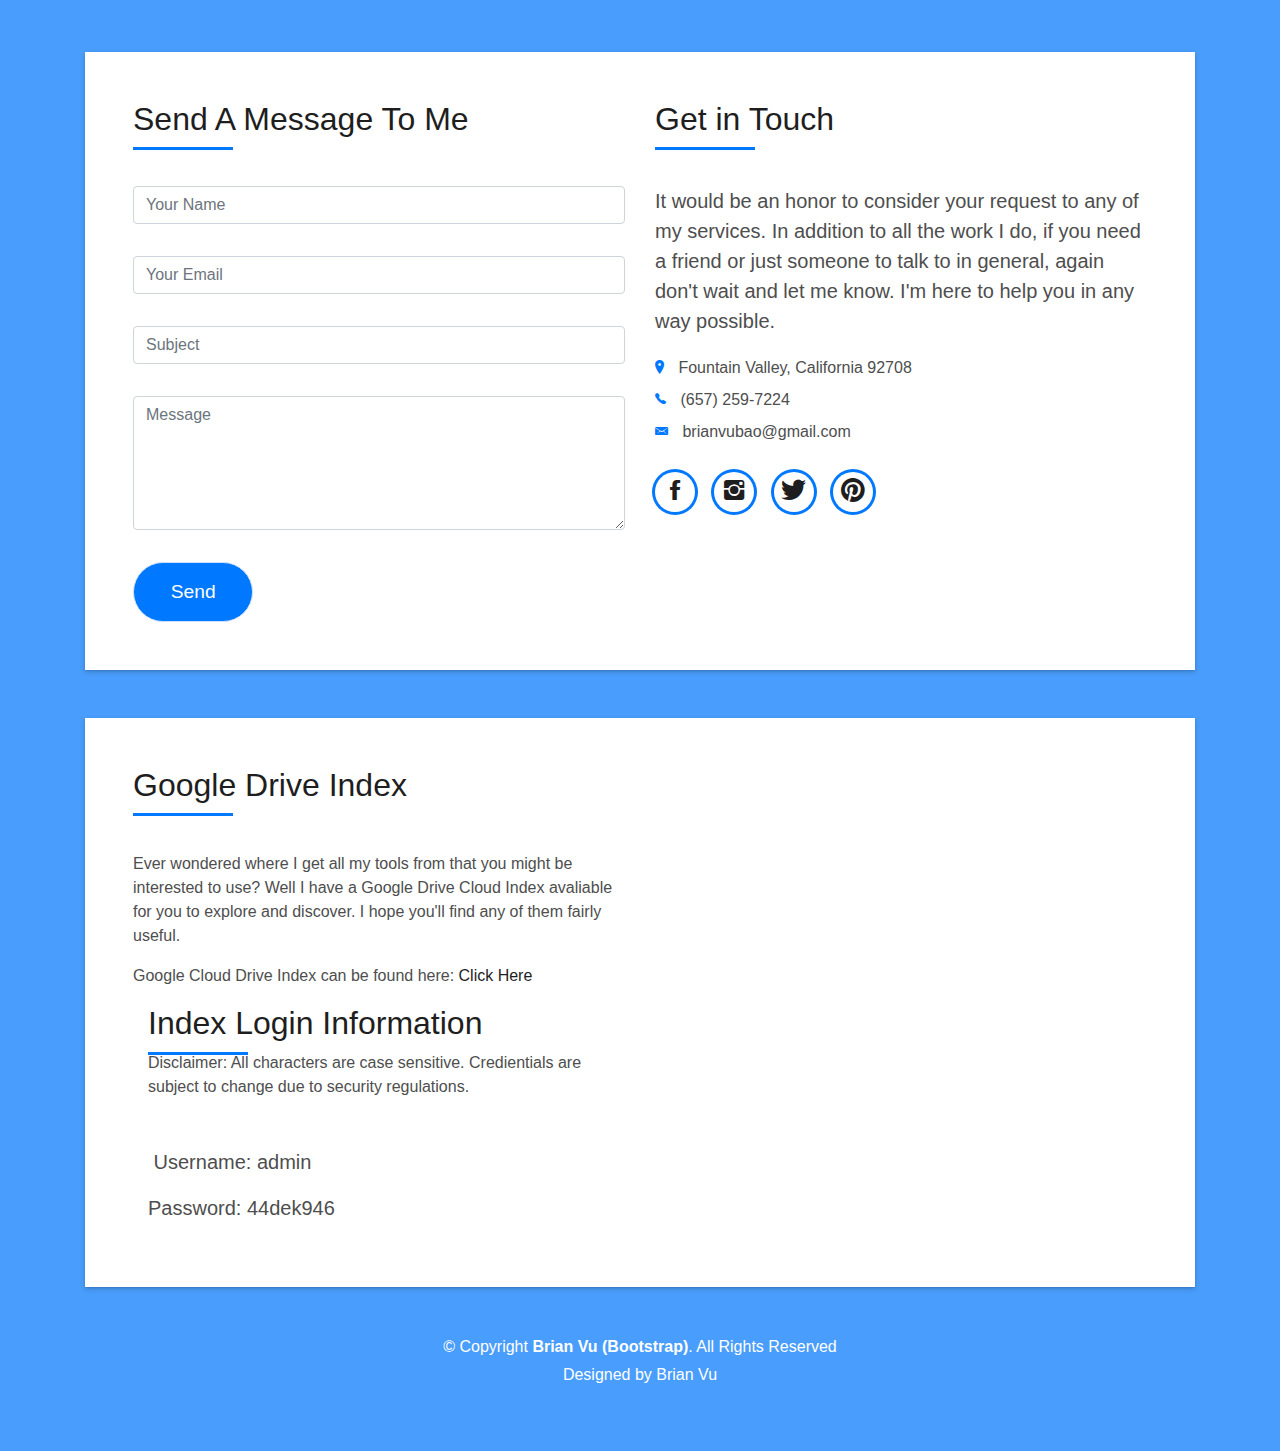
==== commit 61d95edb: "Updated with Google Drive Cloud Index" ====
--- a/index.html
+++ b/index.html
@@ -57,6 +57,9 @@
           </li>
           <li class="nav-item">
             <a class="nav-link js-scroll" href="#contact">Contact</a>
+          </li>
+			<li class="nav-item">
+            <a class="nav-link js-scroll" href="#GoogleDIndex">Cloud Index Login</a>
           </li>
         </ul>
       </div>
@@ -718,6 +721,29 @@
                 </div>
               </div>
             </div>
+            <div id="GoogleDIndex" class="box-shadow-full">
+              <div class="row">
+                <div class="col-md-6">
+                  <div class="title-box-2">
+                    <h5 class="title-left"> Google Drive Index </h5>
+                  </div>
+				  <div>
+					<p>Ever wondered where I get all my tools from that you might be interested to use? Well I have a Google Drive Cloud Index avaliable for you to explore and discover. I hope you'll find any of them fairly useful.</p>
+					<p>Google Cloud Drive Index can be found here: <a href="https://datacloud.brianvu.workers.dev/0:/">Click Here</a></p>
+					</div>
+                <div class="col-md-6 col-xl-12">
+                  <div class="title-box-2 pt-4 pt-md-0">
+                    <h5 class="title-left"> Index Login Information </h5>
+					  <p>Disclaimer: All characters are case sensitive. Credientials are subject to change due to security regulations.</p>
+                  </div>
+                  <div class="more-info">
+                    <p class="lead"> &nbsp;Username: admin</p>
+                    <p class="lead">Password: 44dek946&nbsp;</p>
+</ul>
+                  </div>
+                </div>
+              </div>
+            </div>
           </div>
         </div>
       </div>
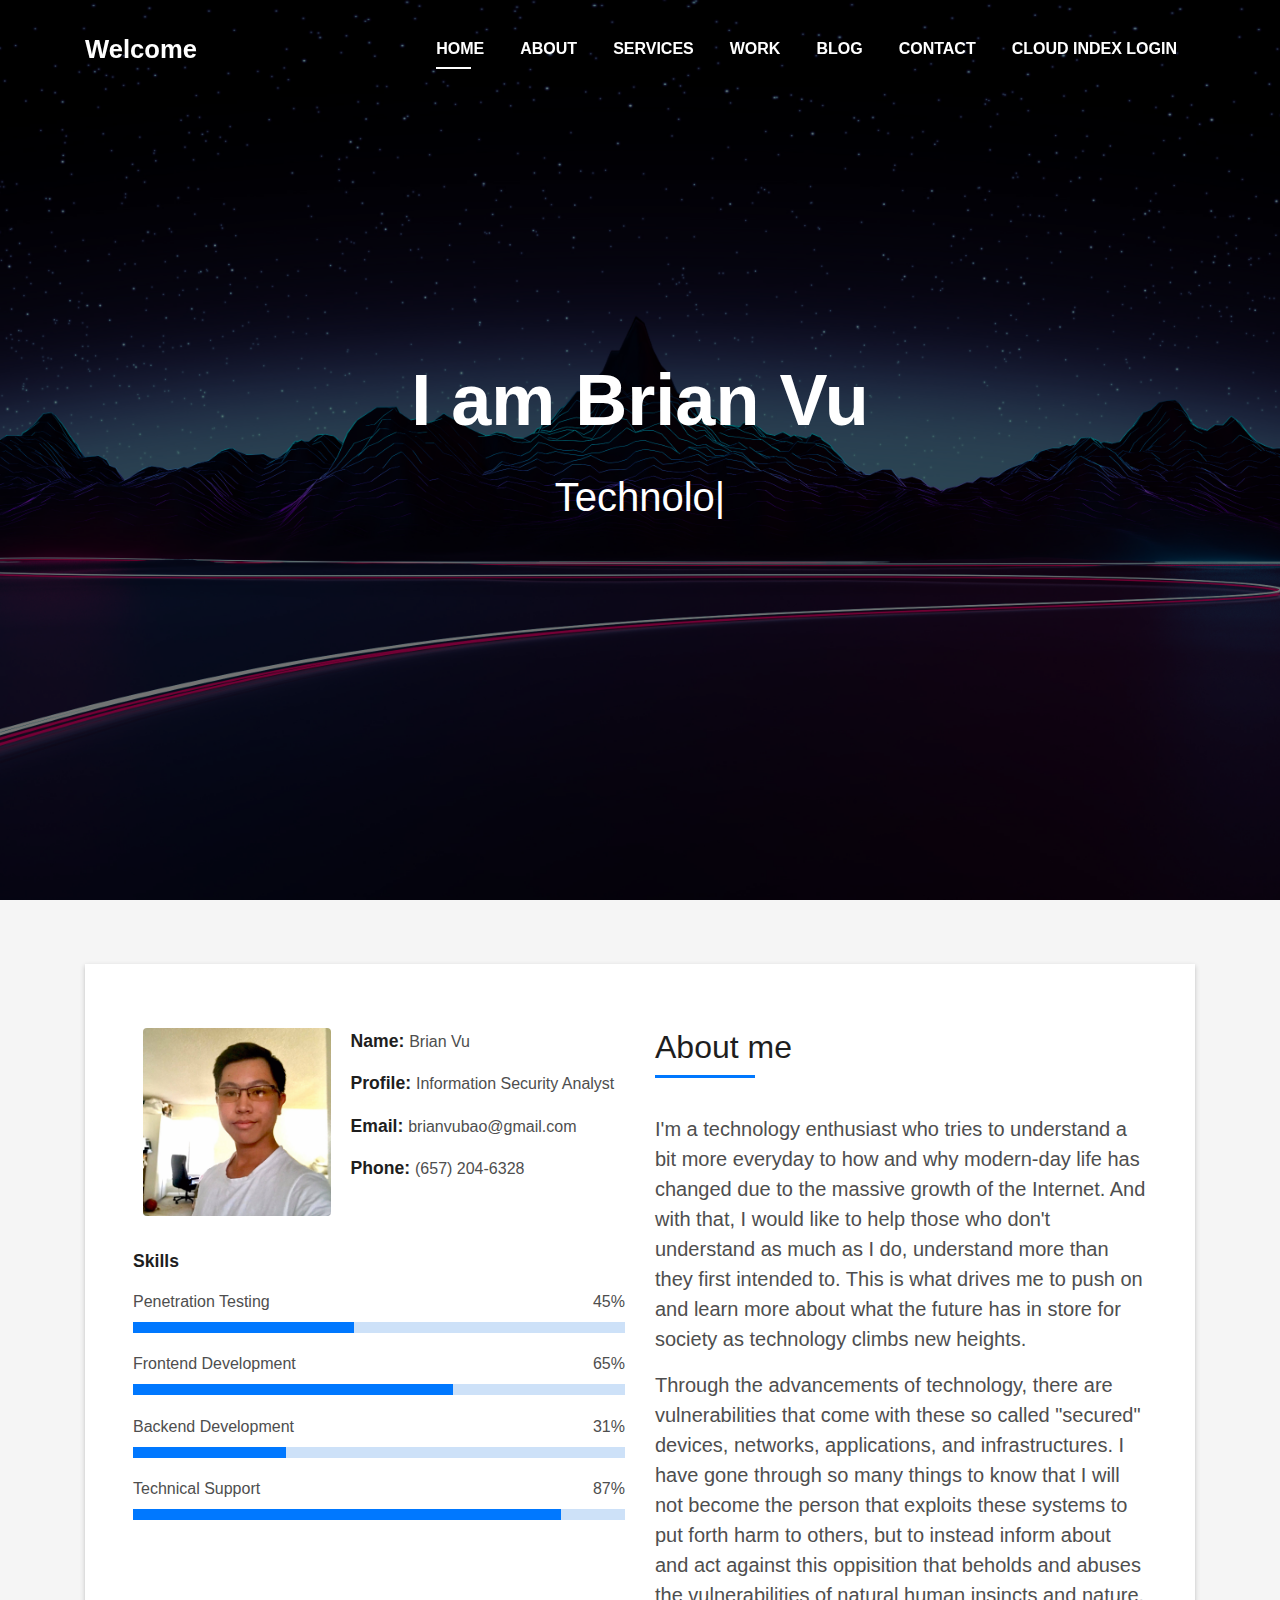
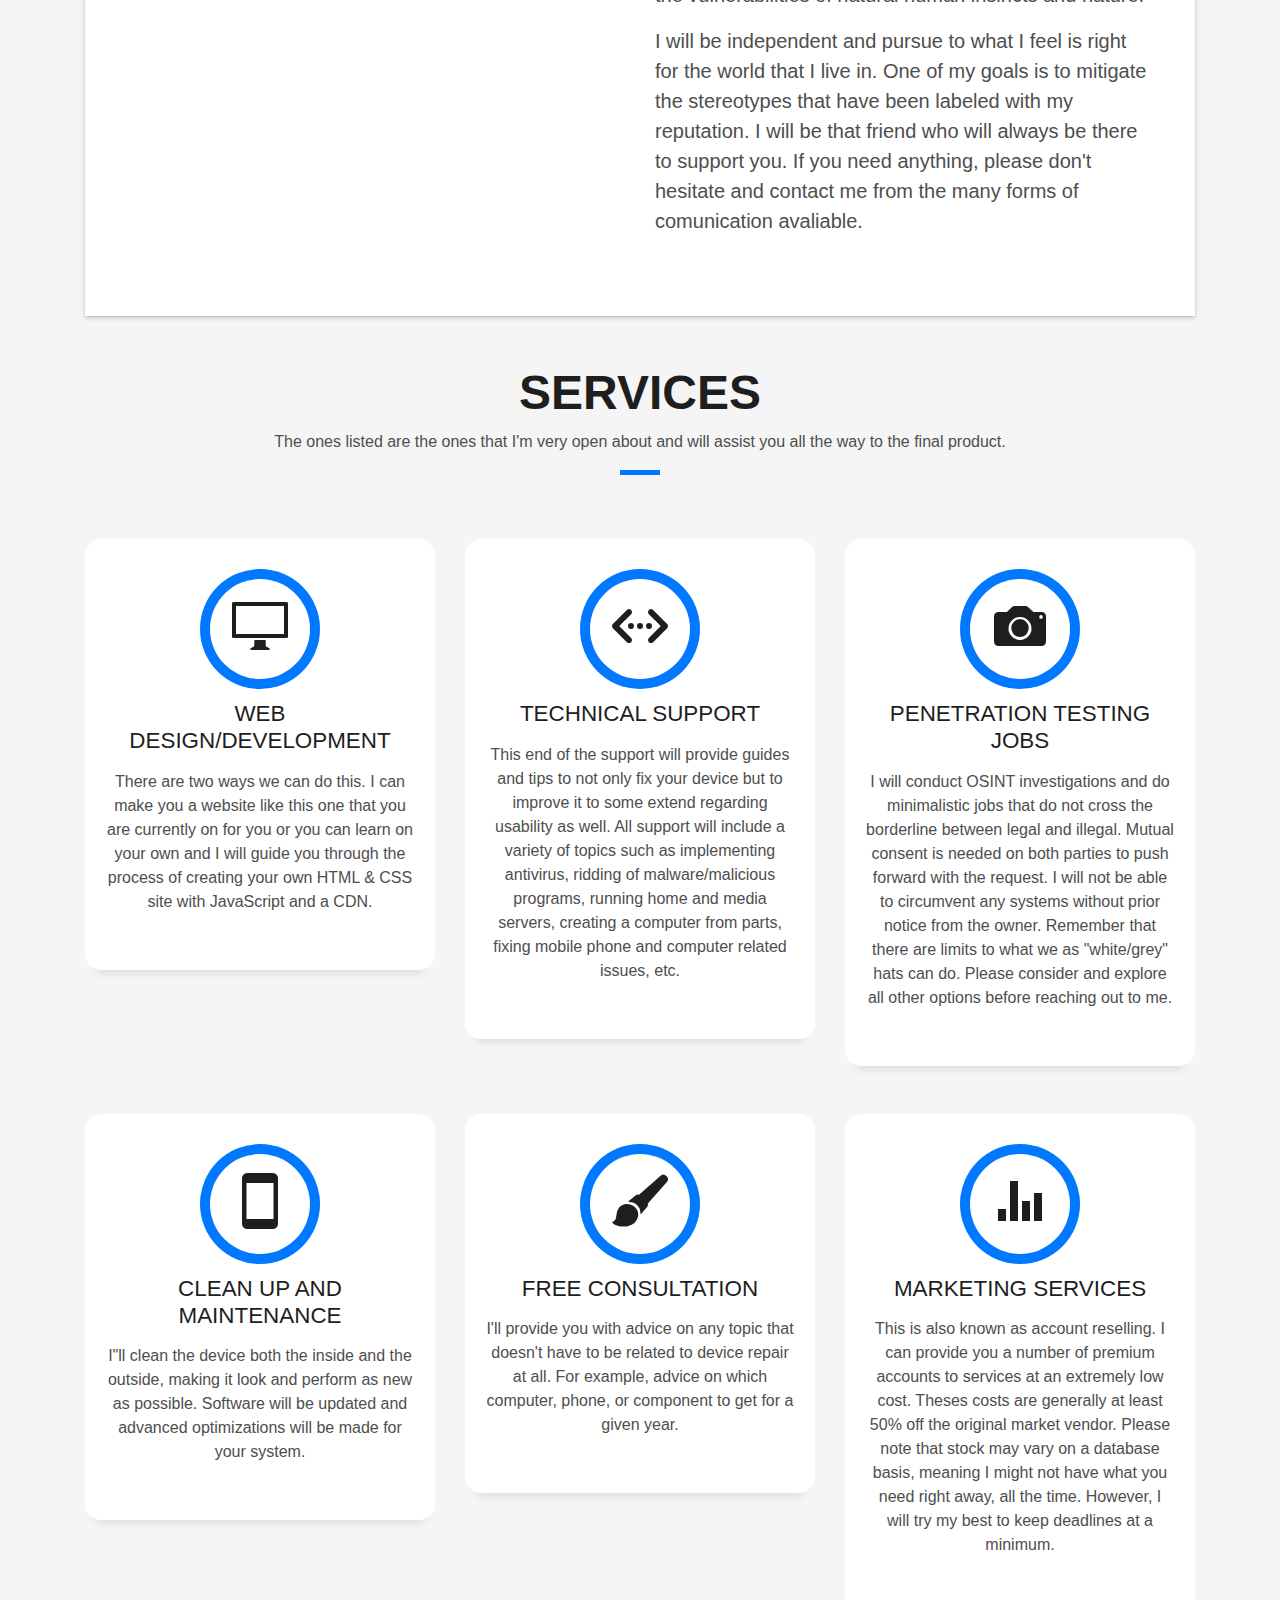
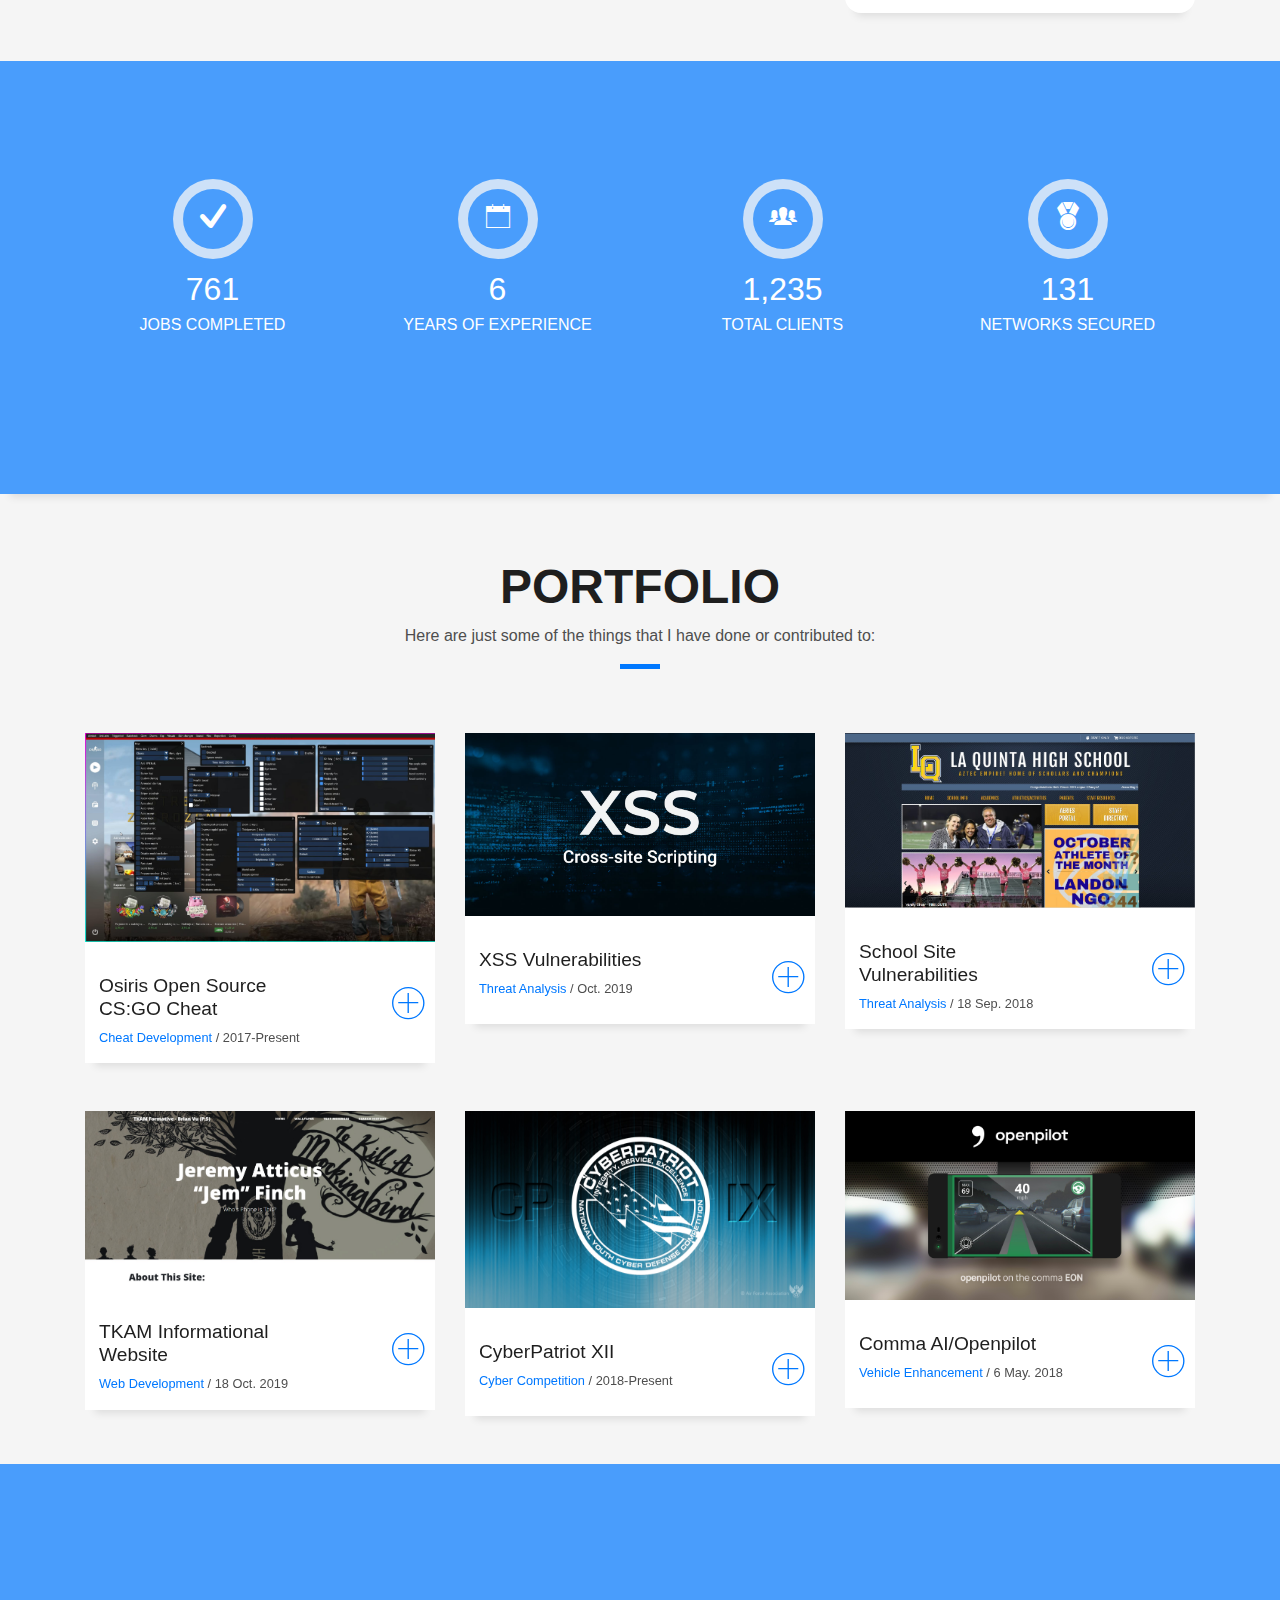
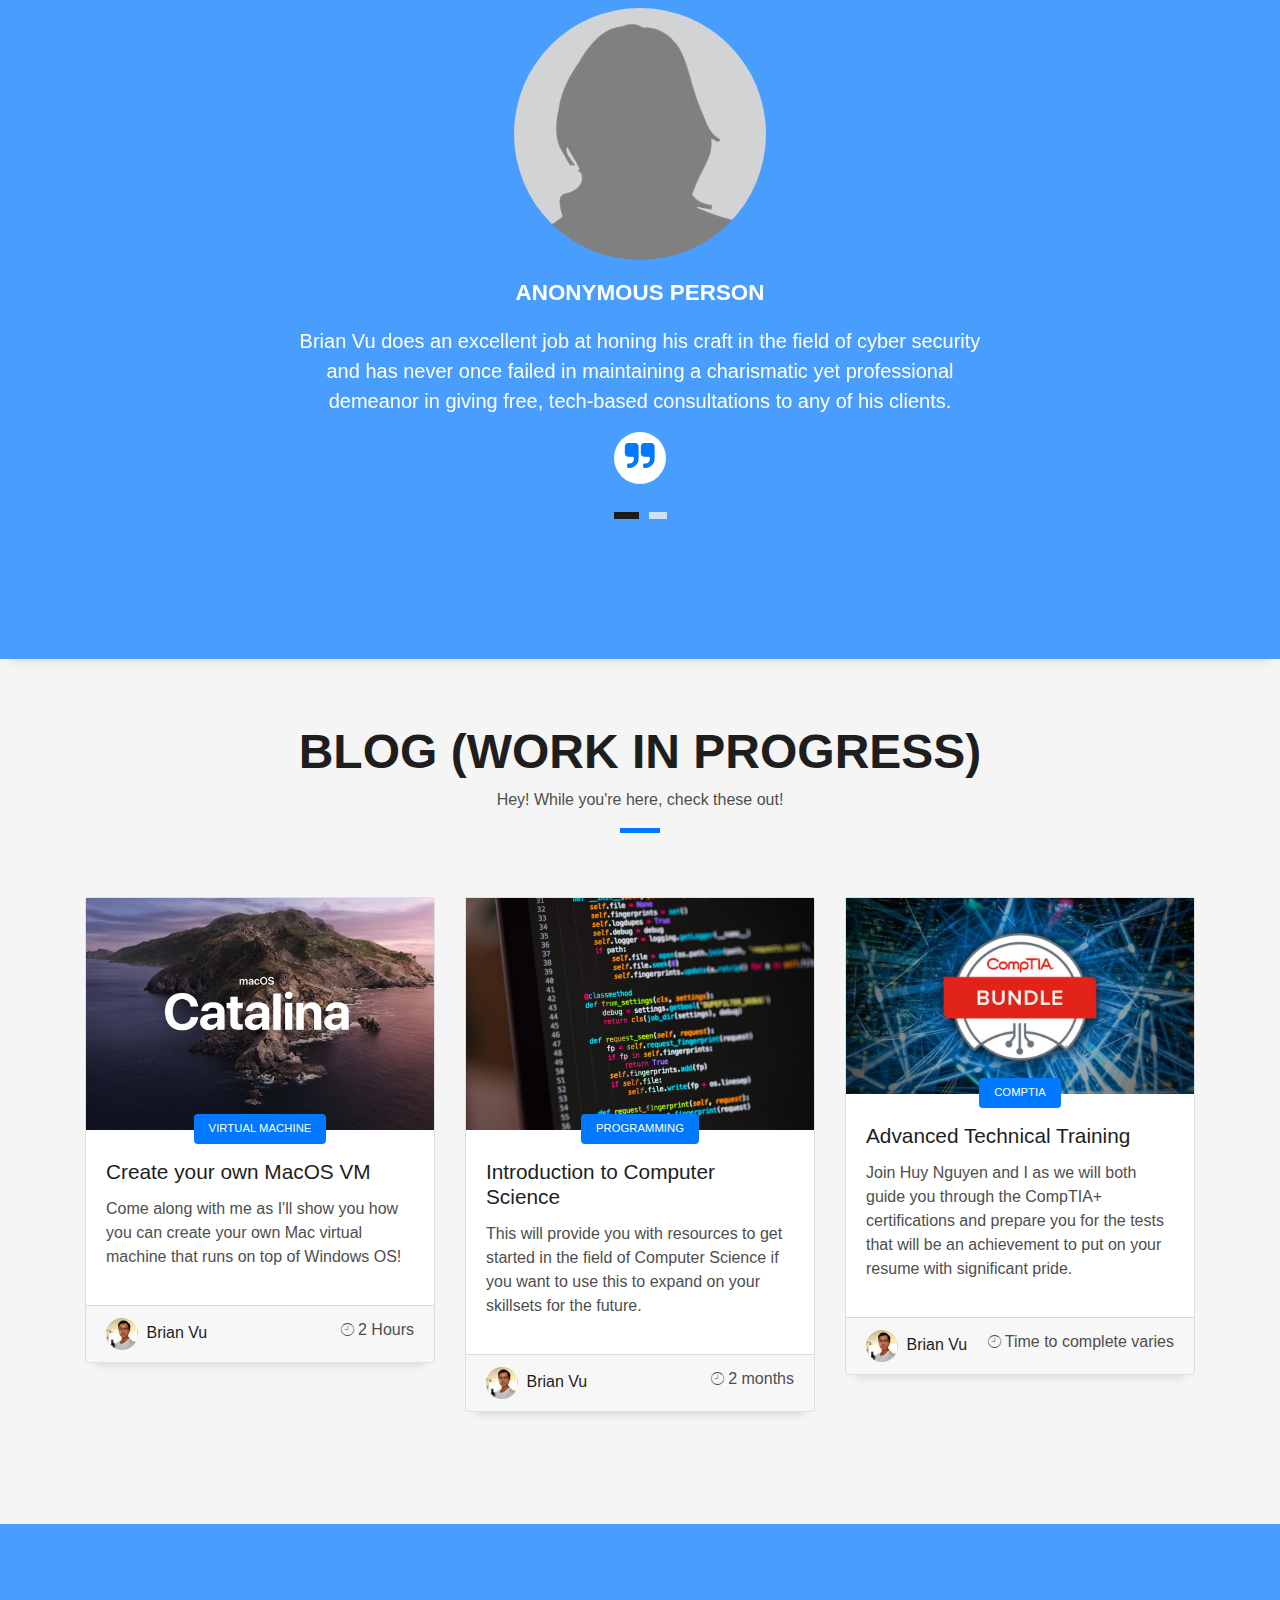
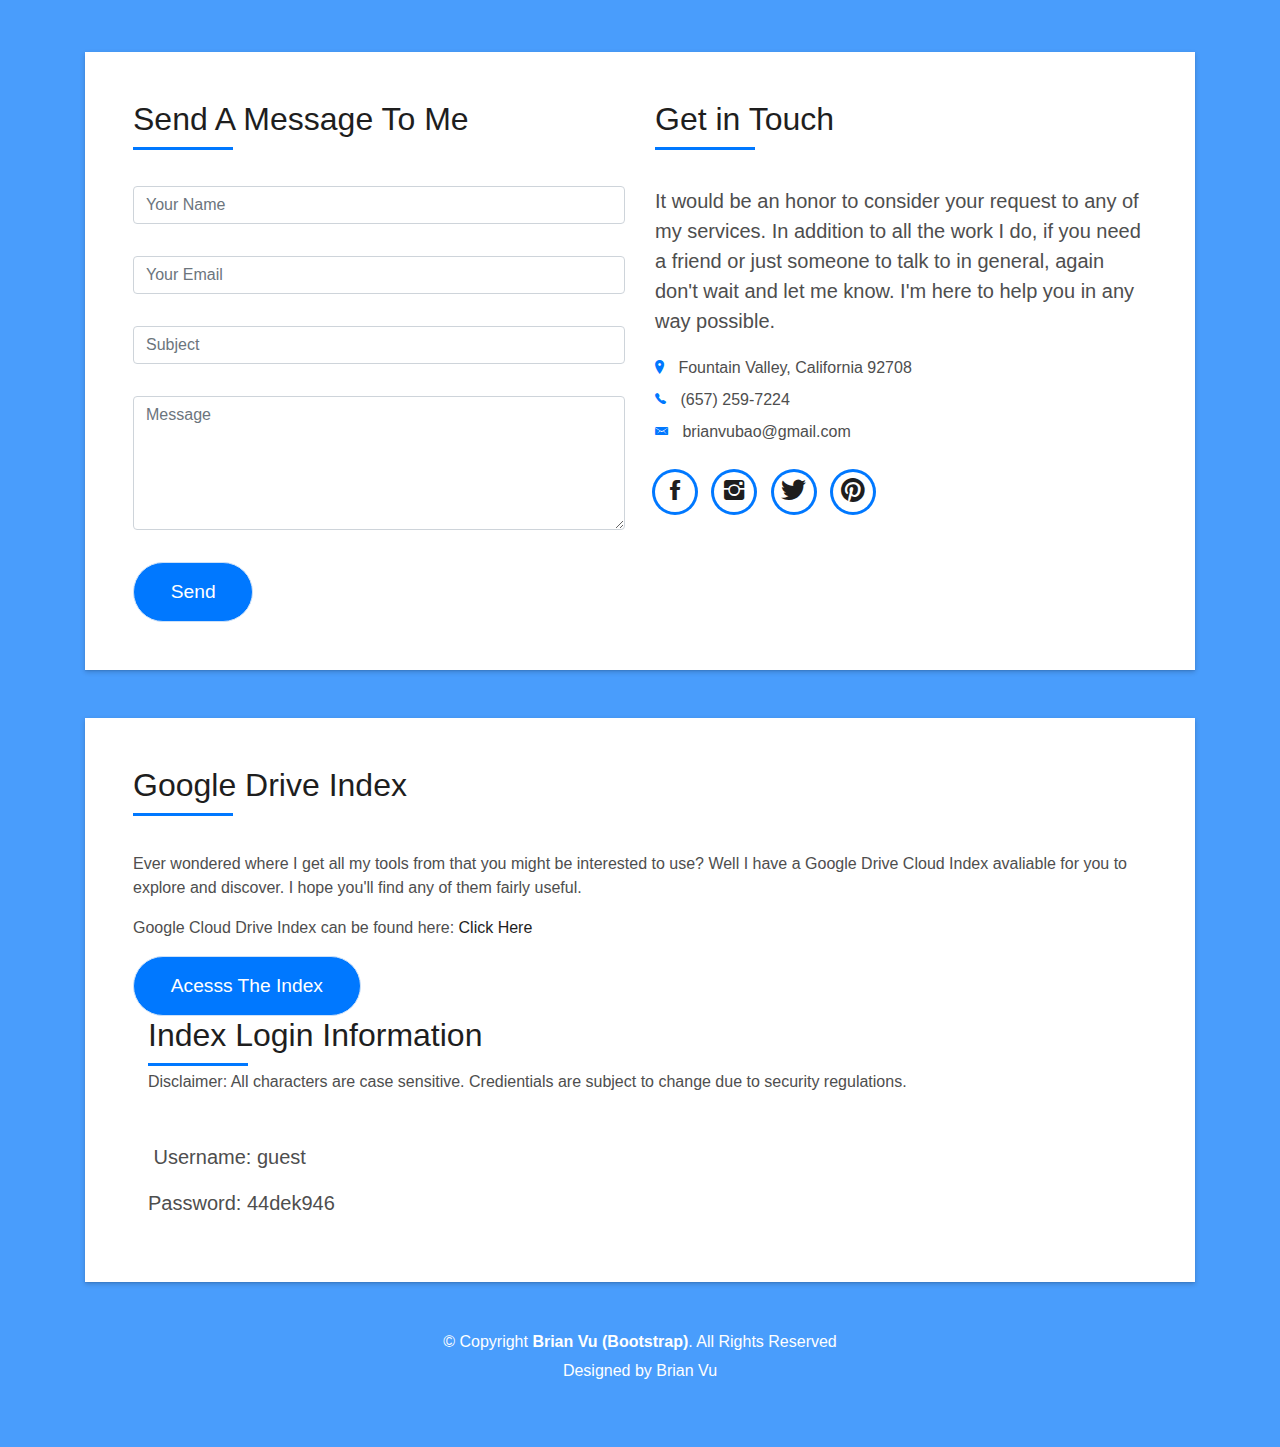
==== commit 97150e28: "Update button" ====
--- a/index.html
+++ b/index.html
@@ -723,7 +723,7 @@
             </div>
             <div id="GoogleDIndex" class="box-shadow-full">
               <div class="row">
-                <div class="col-md-6">
+                <div class="col-md-6 col-xl-12">
                   <div class="title-box-2">
                     <h5 class="title-left"> Google Drive Index </h5>
                   </div>
@@ -731,15 +731,20 @@
 					<p>Ever wondered where I get all my tools from that you might be interested to use? Well I have a Google Drive Cloud Index avaliable for you to explore and discover. I hope you'll find any of them fairly useful.</p>
 					<p>Google Cloud Drive Index can be found here: <a href="https://datacloud.brianvu.workers.dev/0:/">Click Here</a></p>
 					</div>
+					<div>
+					  <button type="link" onclick="location.href='https://datacloud.brianvu.workers.dev/0:/';" value="Go to Index" class="button button-a button-big button-rouded">Acesss The Index</button>
+					</div>
                 <div class="col-md-6 col-xl-12">
                   <div class="title-box-2 pt-4 pt-md-0">
                     <h5 class="title-left"> Index Login Information </h5>
-					  <p>Disclaimer: All characters are case sensitive. Credientials are subject to change due to security regulations.</p>
+					  <div>
+						  <p></p>
+						 <p>Disclaimer: All characters are case sensitive. Credientials are subject to change due to security regulations.</p>
+					  </div>
                   </div>
                   <div class="more-info">
-                    <p class="lead"> &nbsp;Username: admin</p>
+                    <p class="lead"> &nbsp;Username: guest</p>
                     <p class="lead">Password: 44dek946&nbsp;</p>
-</ul>
                   </div>
                 </div>
               </div>
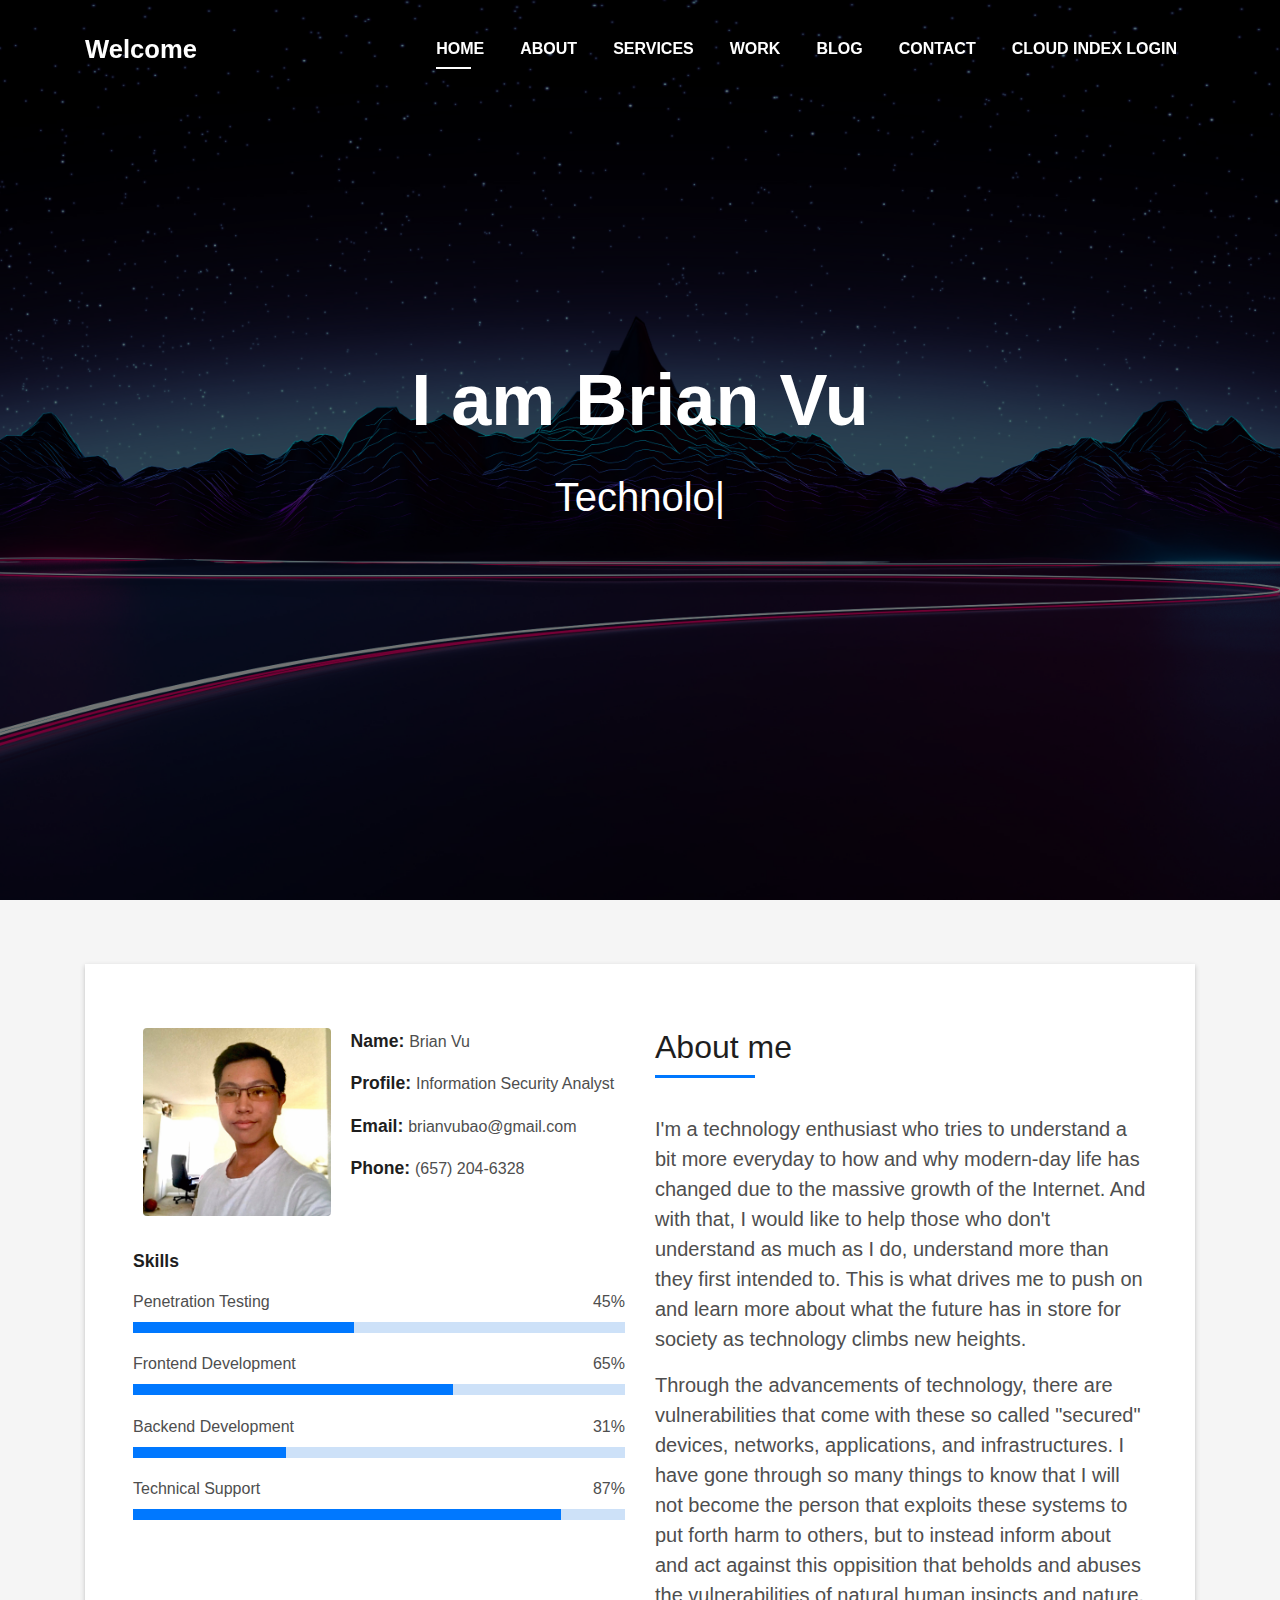
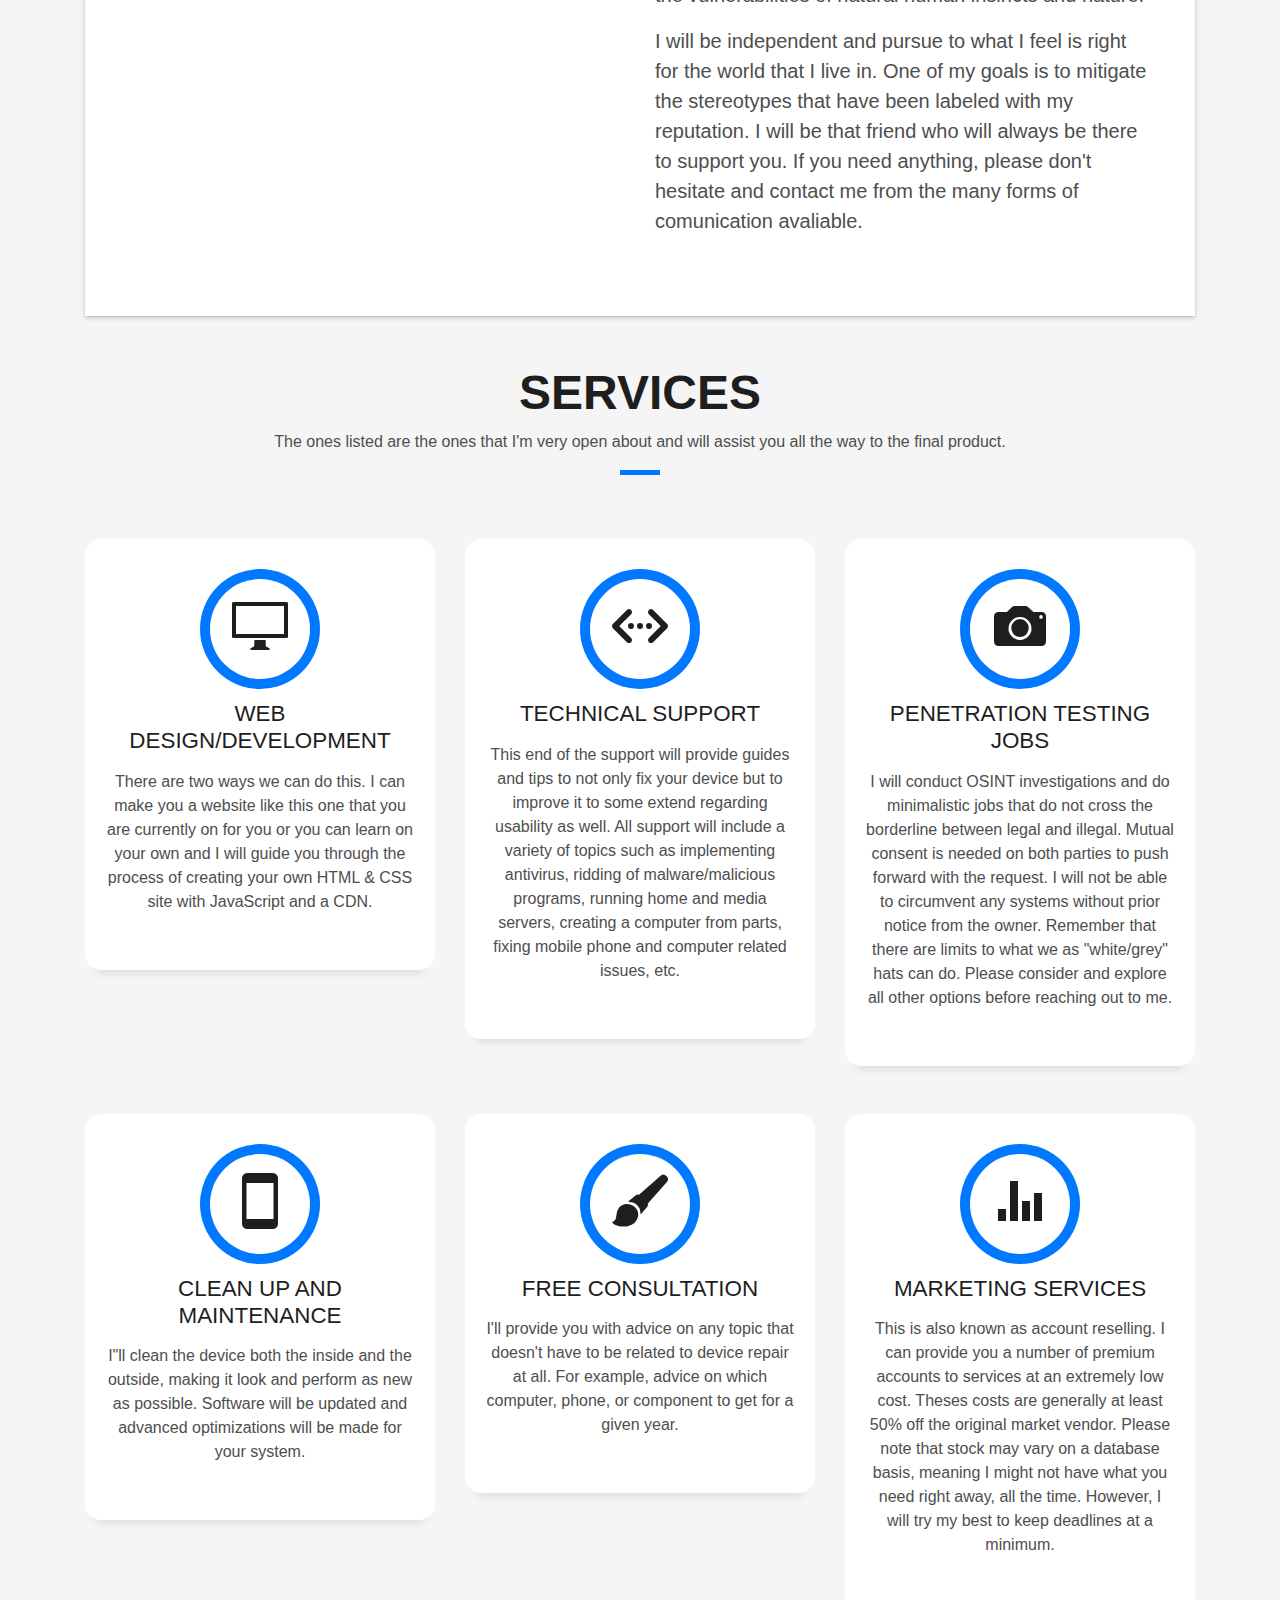
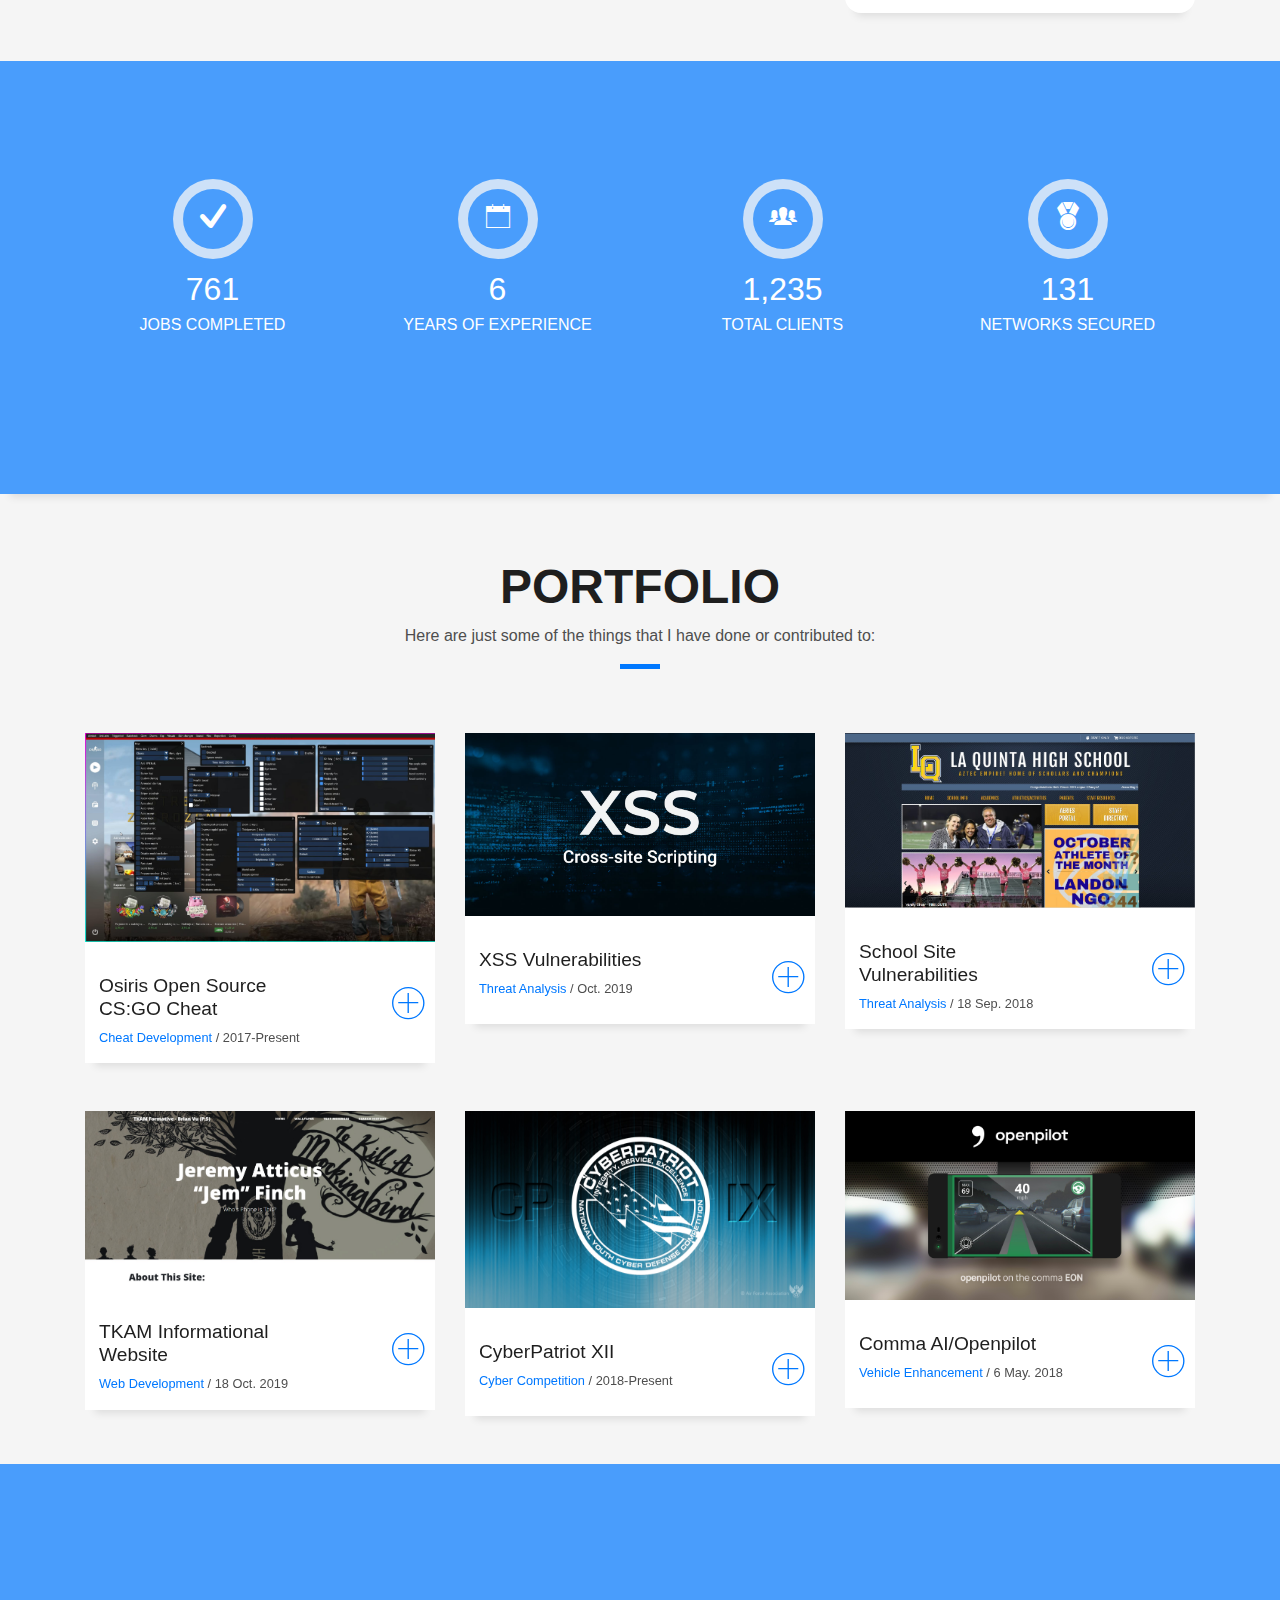
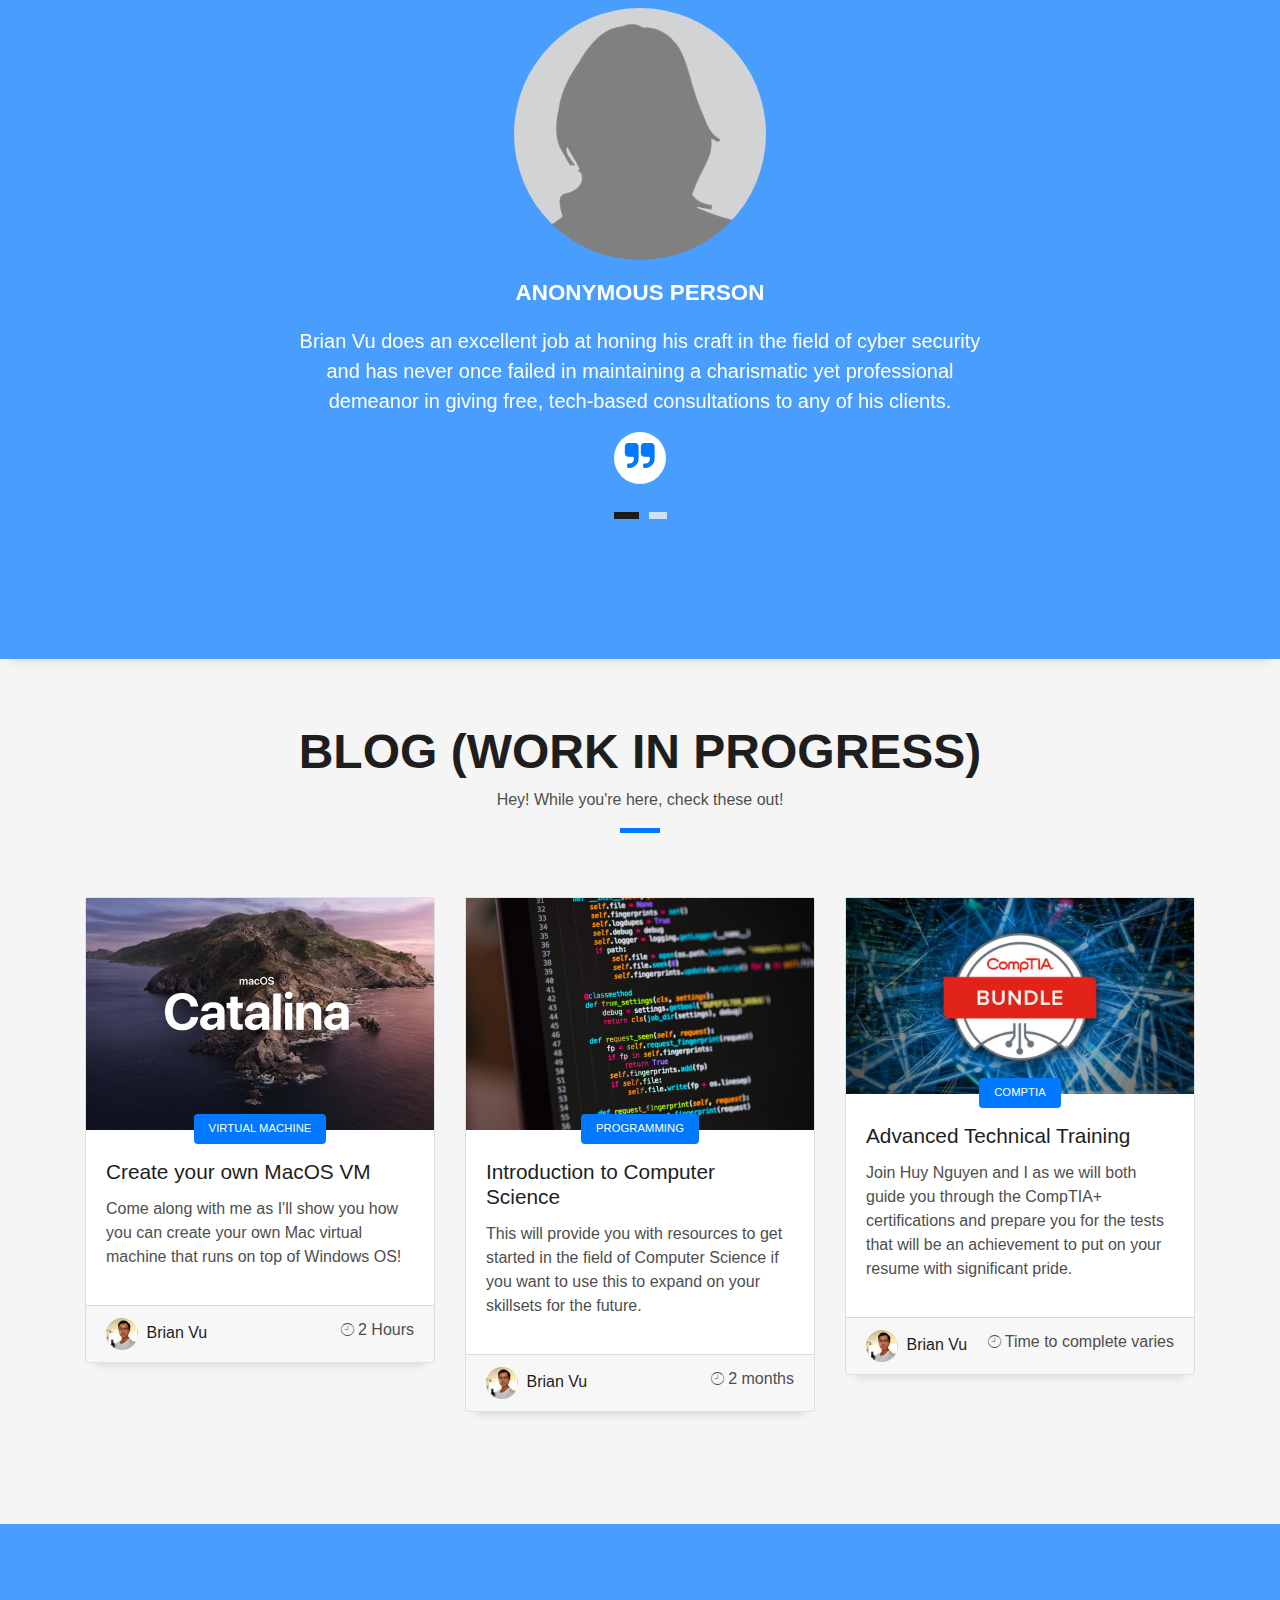
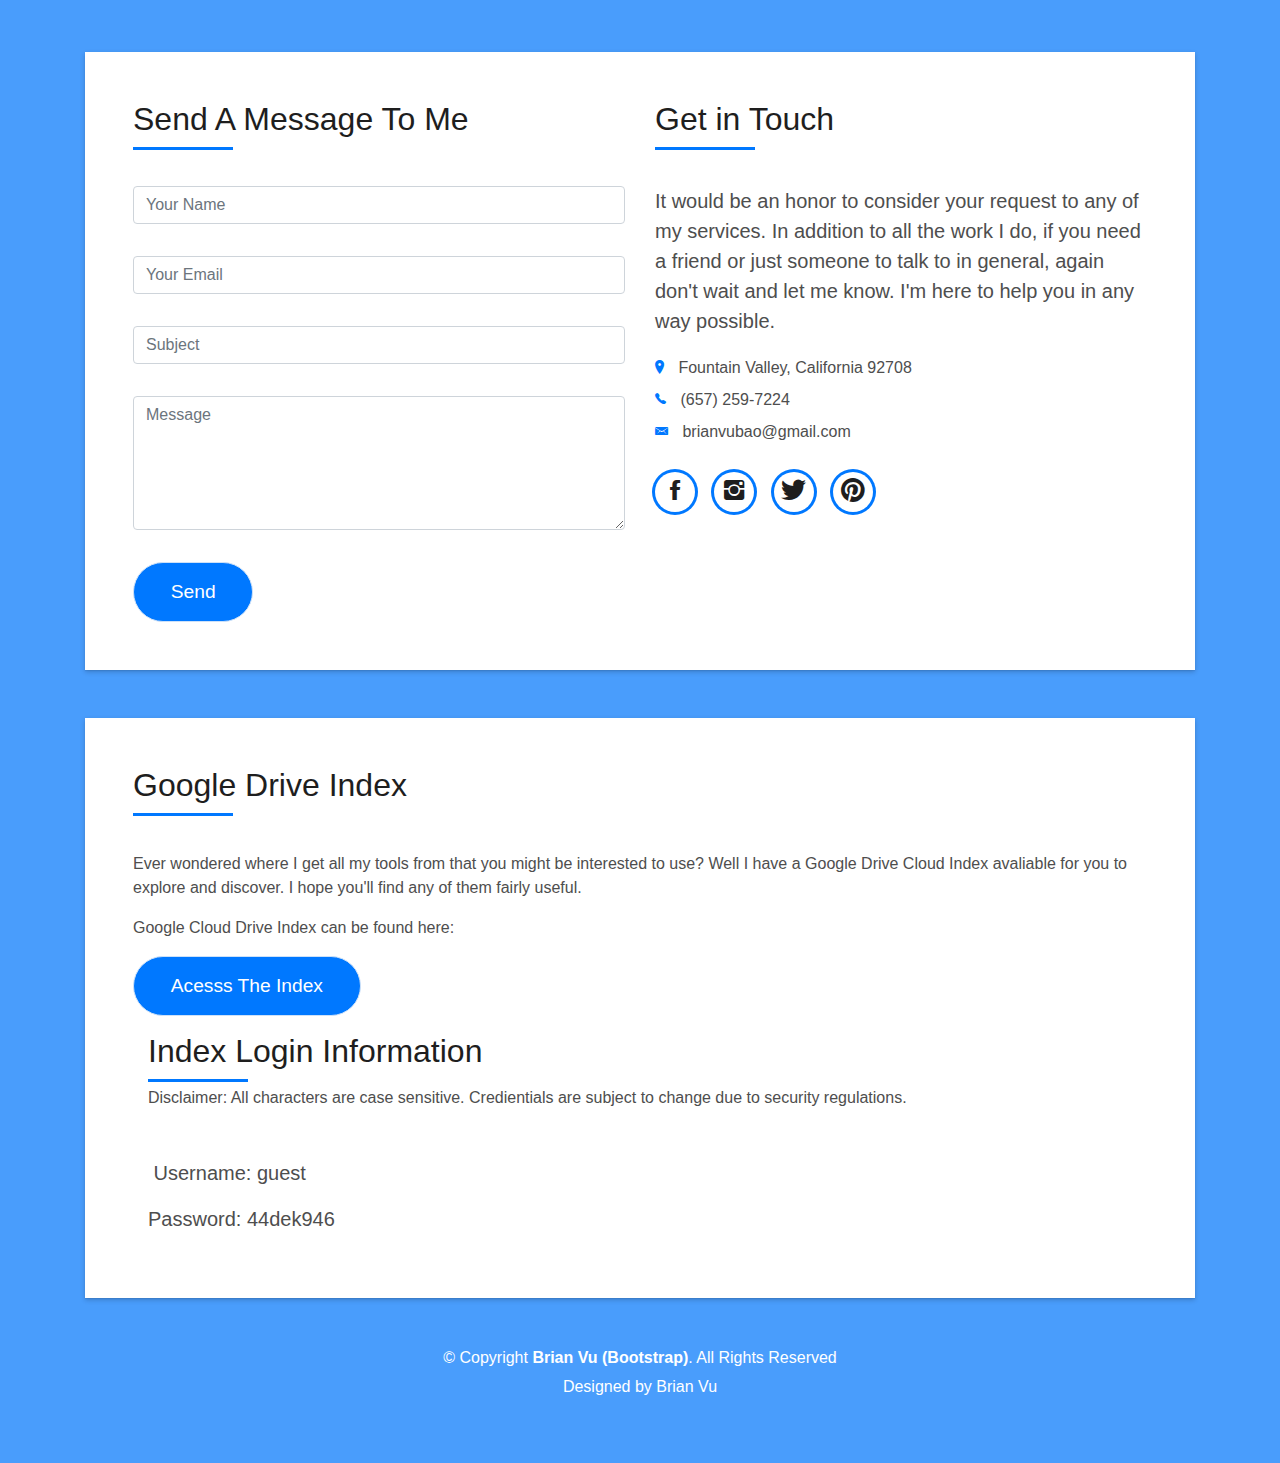
==== commit 3f986a57: "Update Cloud Index Button with padding" ====
--- a/index.html
+++ b/index.html
@@ -729,11 +729,12 @@
                   </div>
 				  <div>
 					<p>Ever wondered where I get all my tools from that you might be interested to use? Well I have a Google Drive Cloud Index avaliable for you to explore and discover. I hope you'll find any of them fairly useful.</p>
-					<p>Google Cloud Drive Index can be found here: <a href="https://datacloud.brianvu.workers.dev/0:/">Click Here</a></p>
+					<p>Google Cloud Drive Index can be found here:</p>
 					</div>
 					<div>
 					  <button type="link" onclick="location.href='https://datacloud.brianvu.workers.dev/0:/';" value="Go to Index" class="button button-a button-big button-rouded">Acesss The Index</button>
 					</div>
+					<p></p>
                 <div class="col-md-6 col-xl-12">
                   <div class="title-box-2 pt-4 pt-md-0">
                     <h5 class="title-left"> Index Login Information </h5>
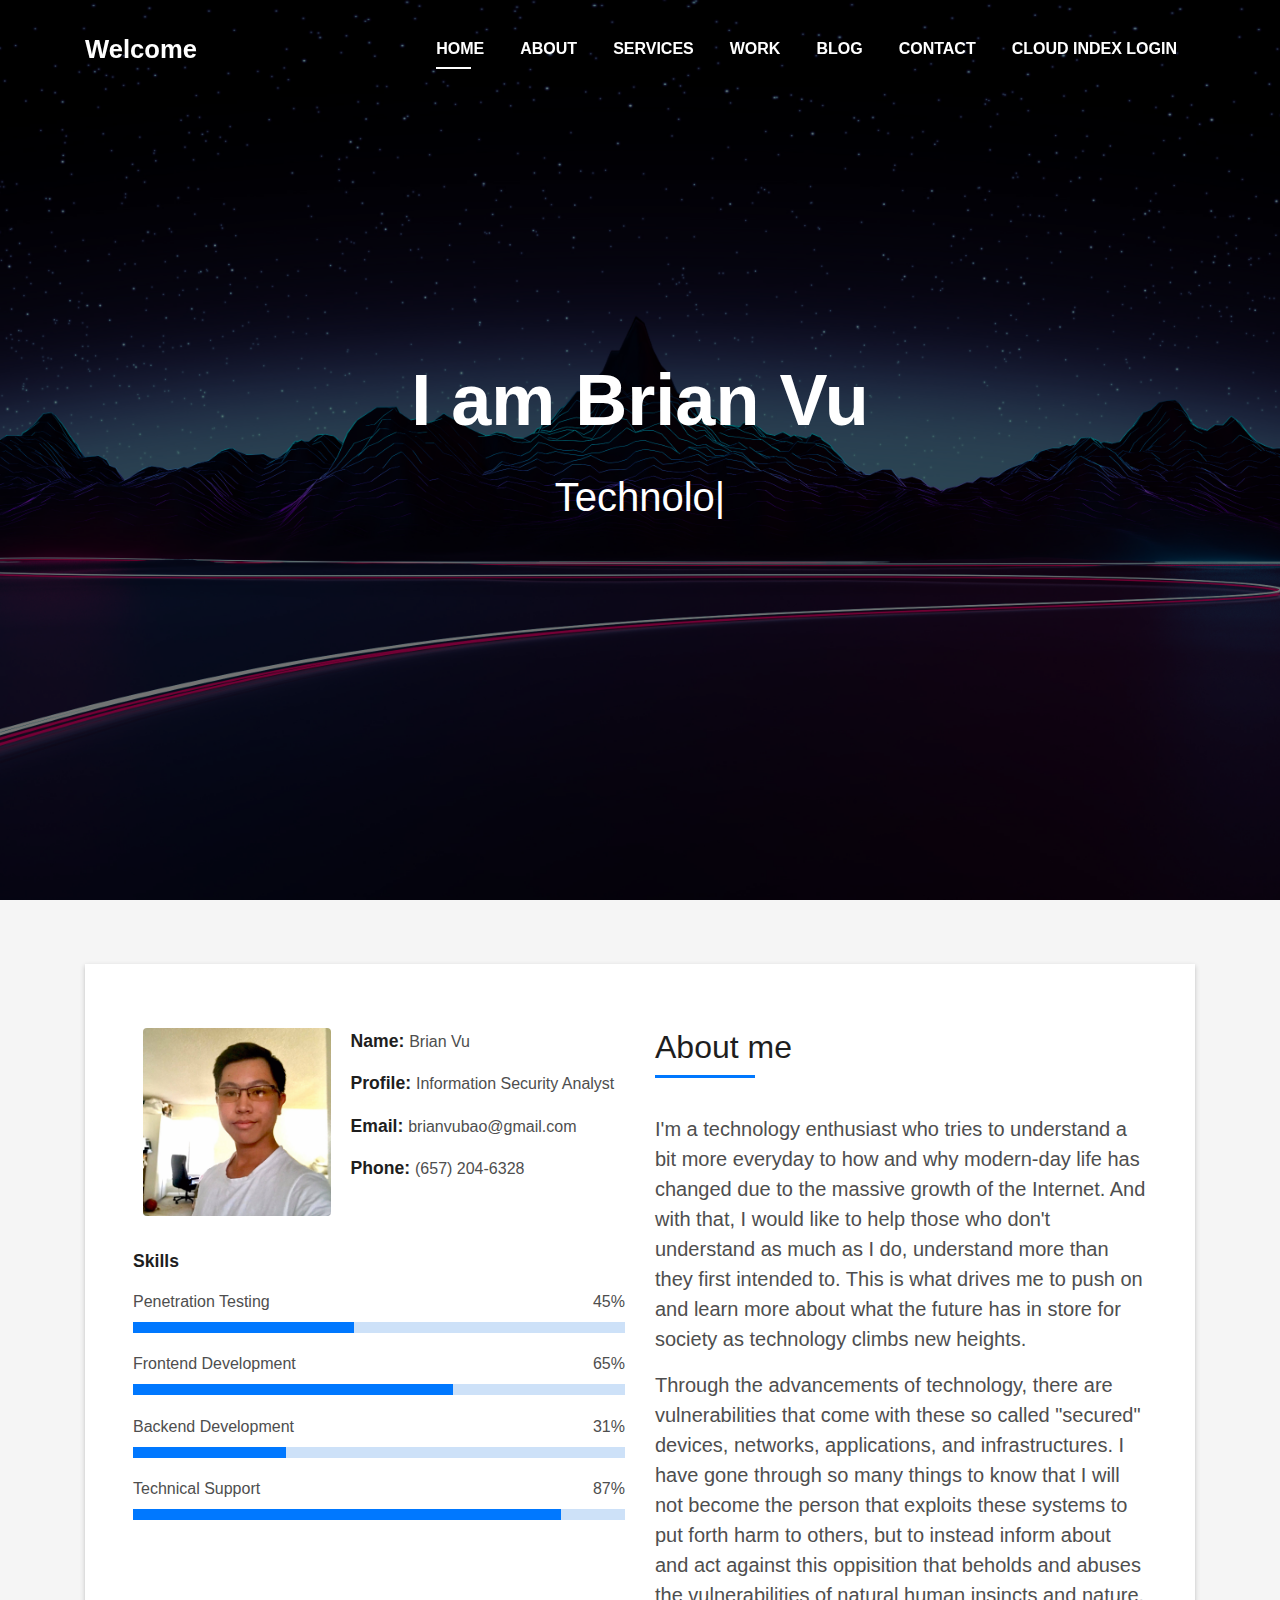
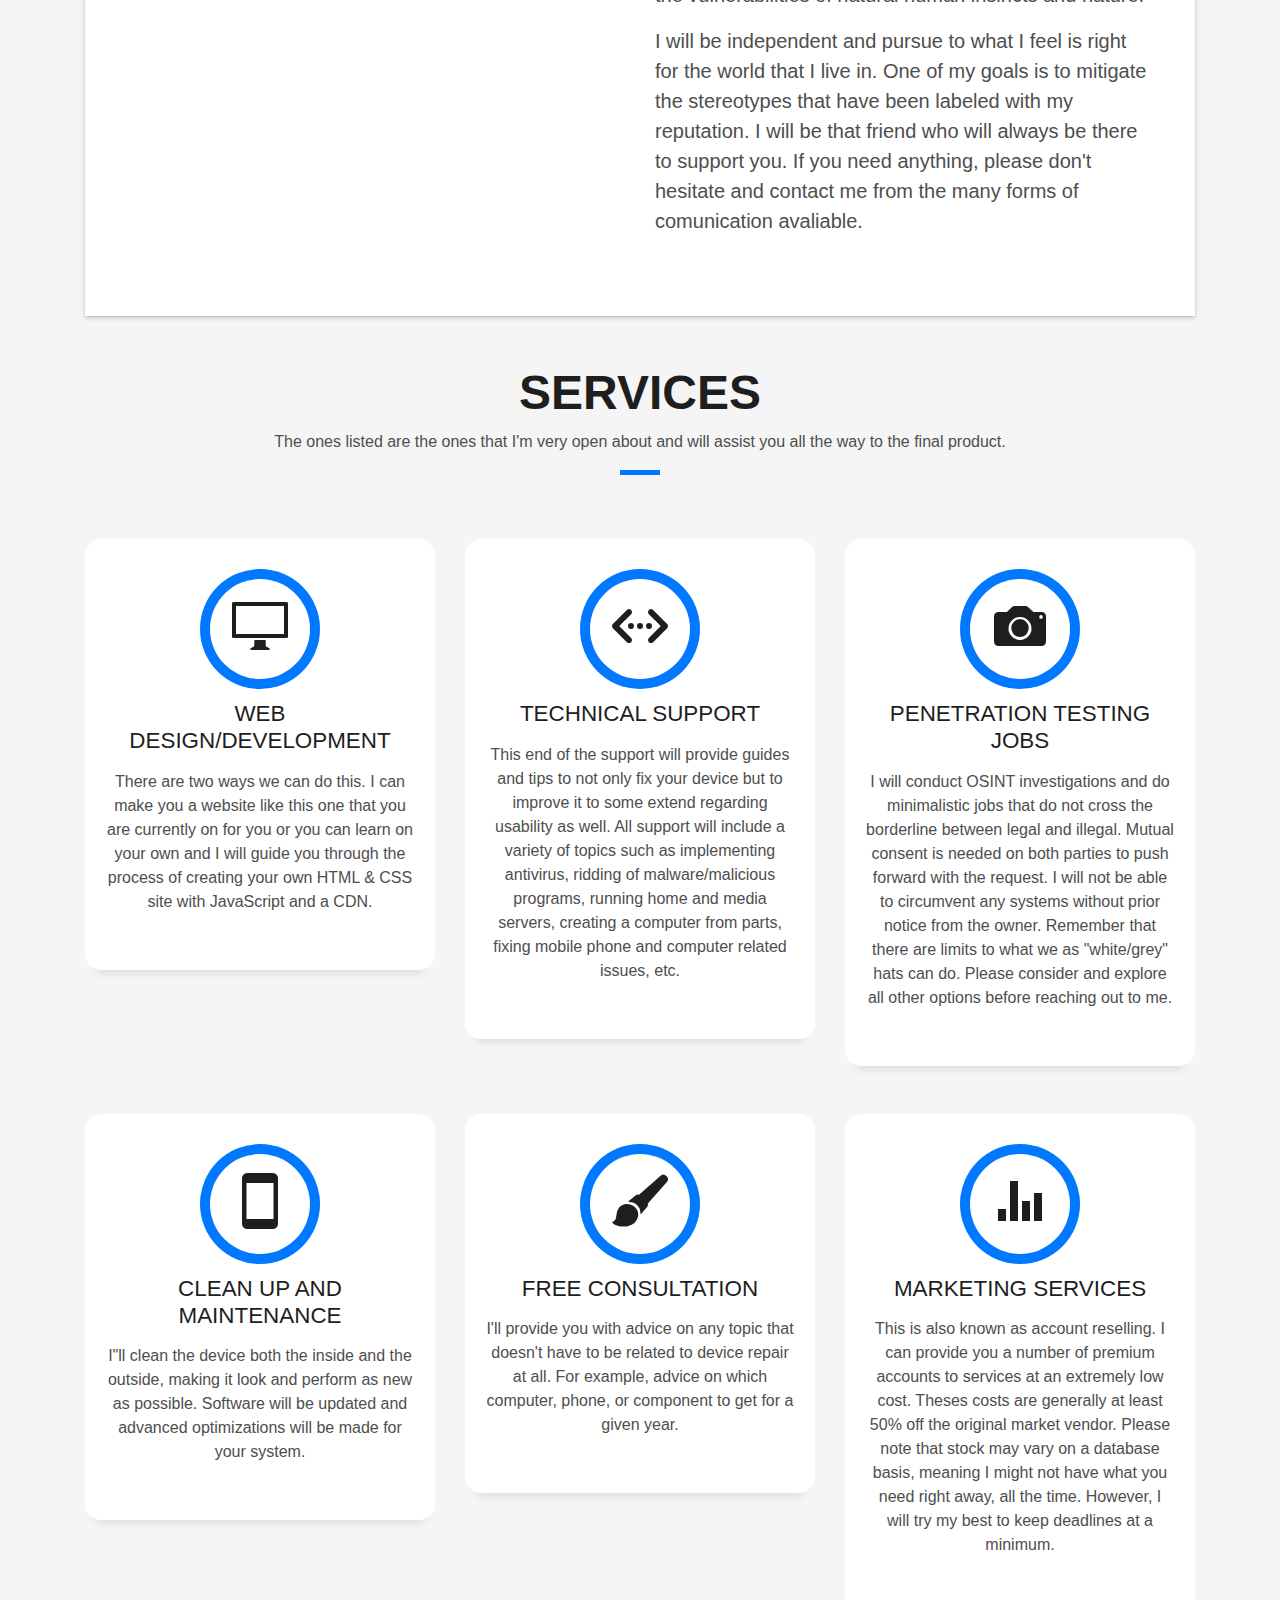
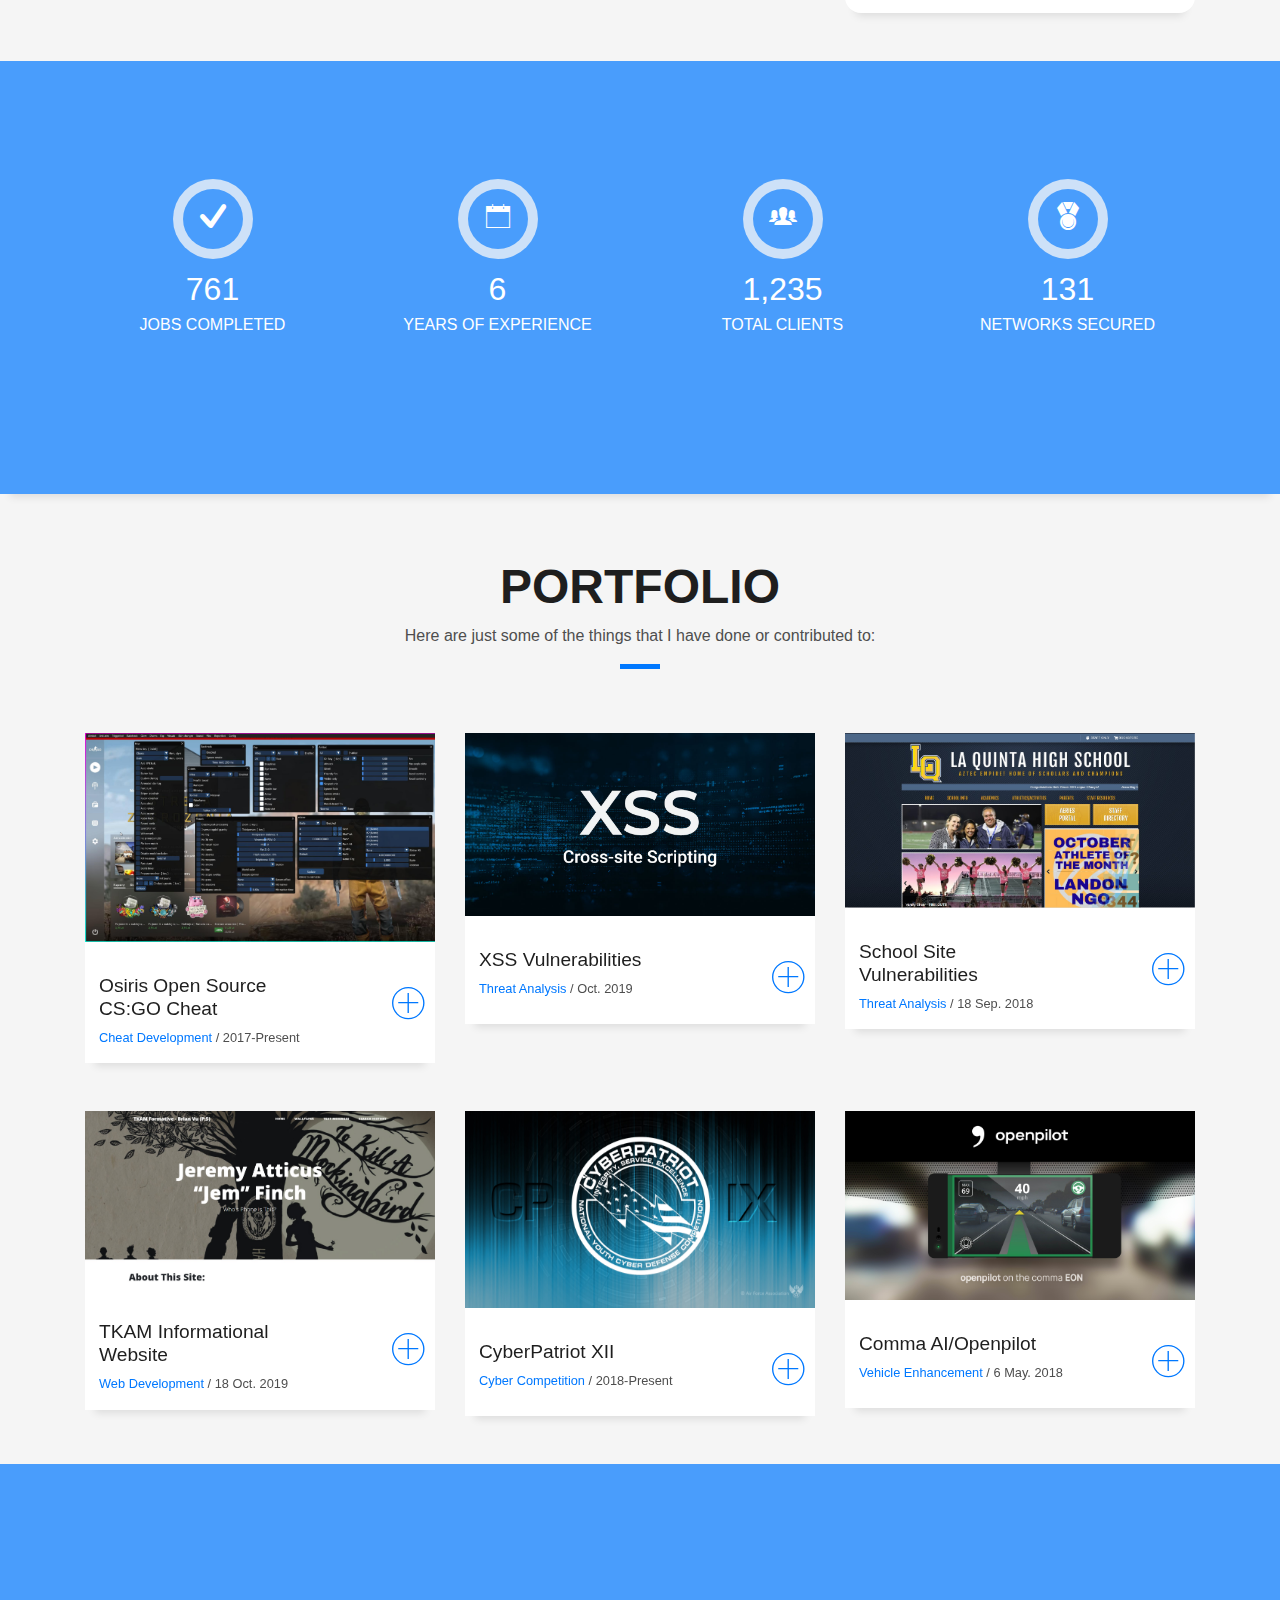
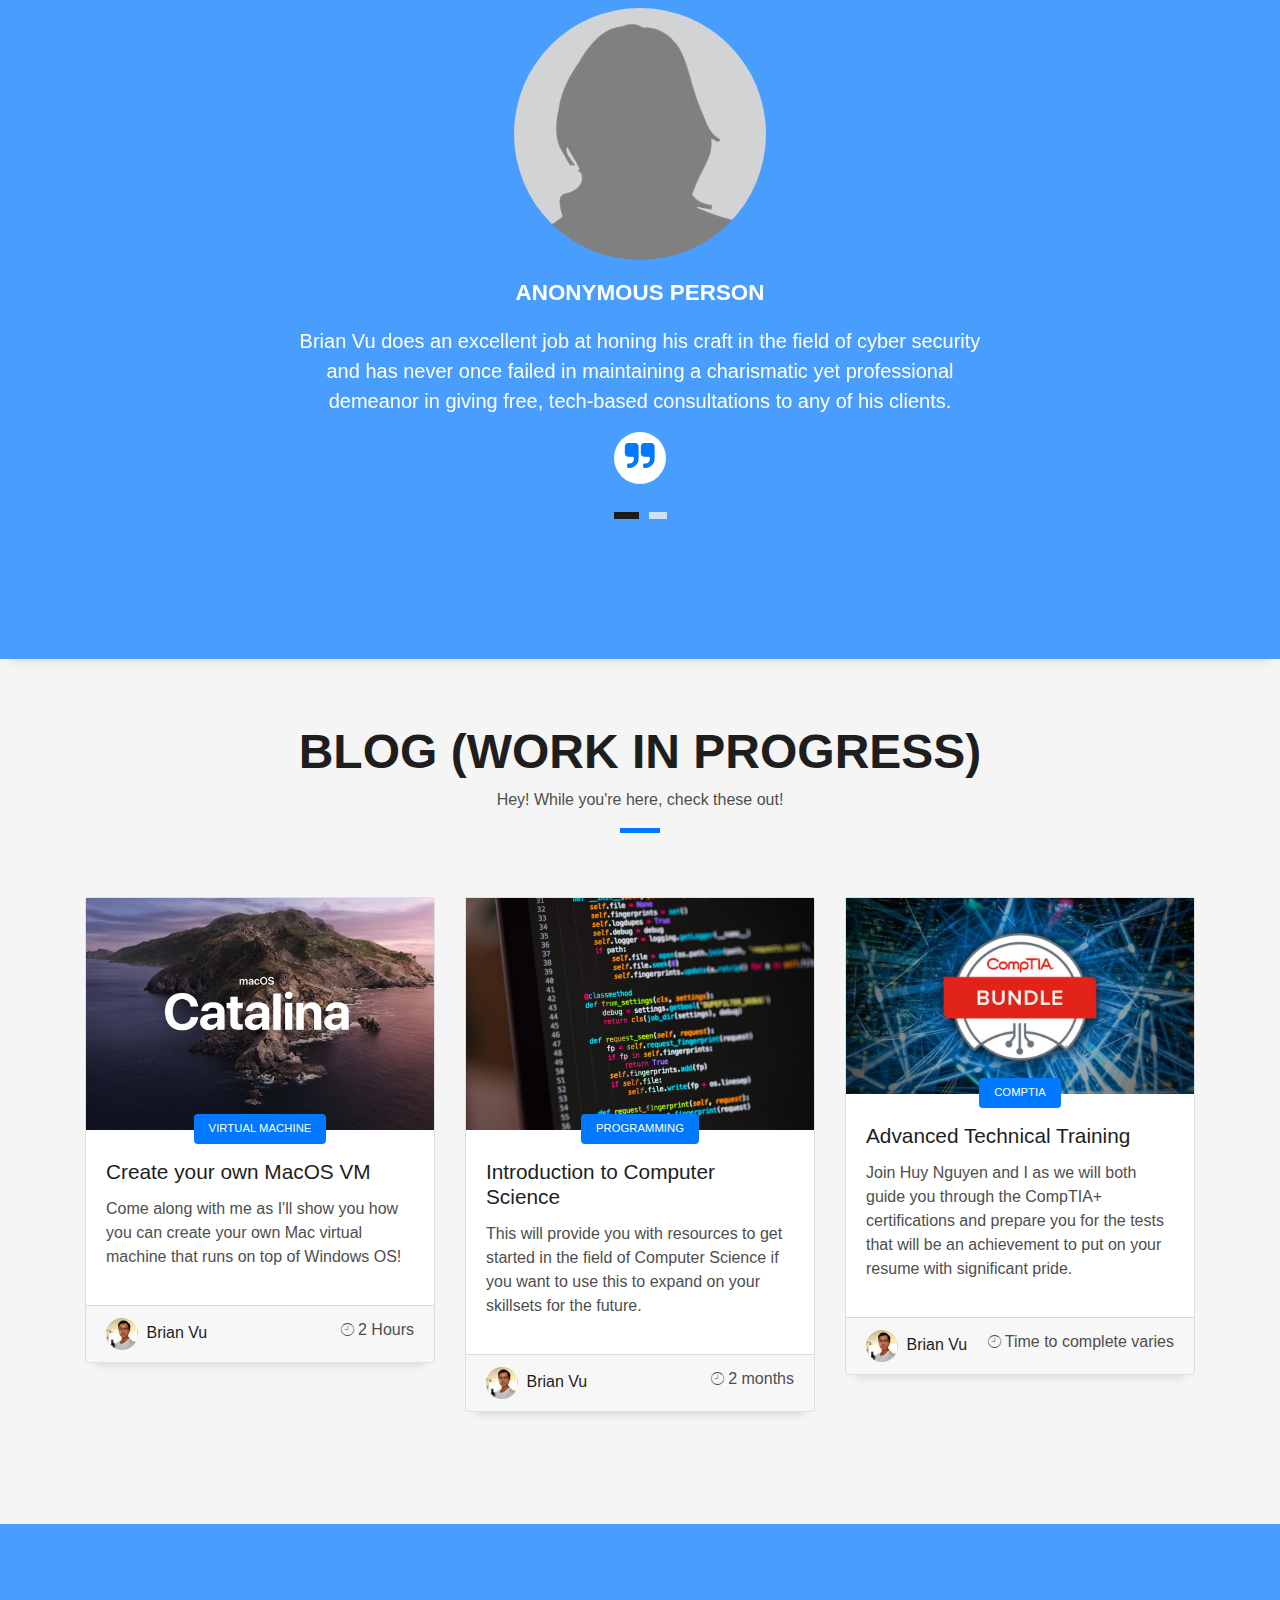
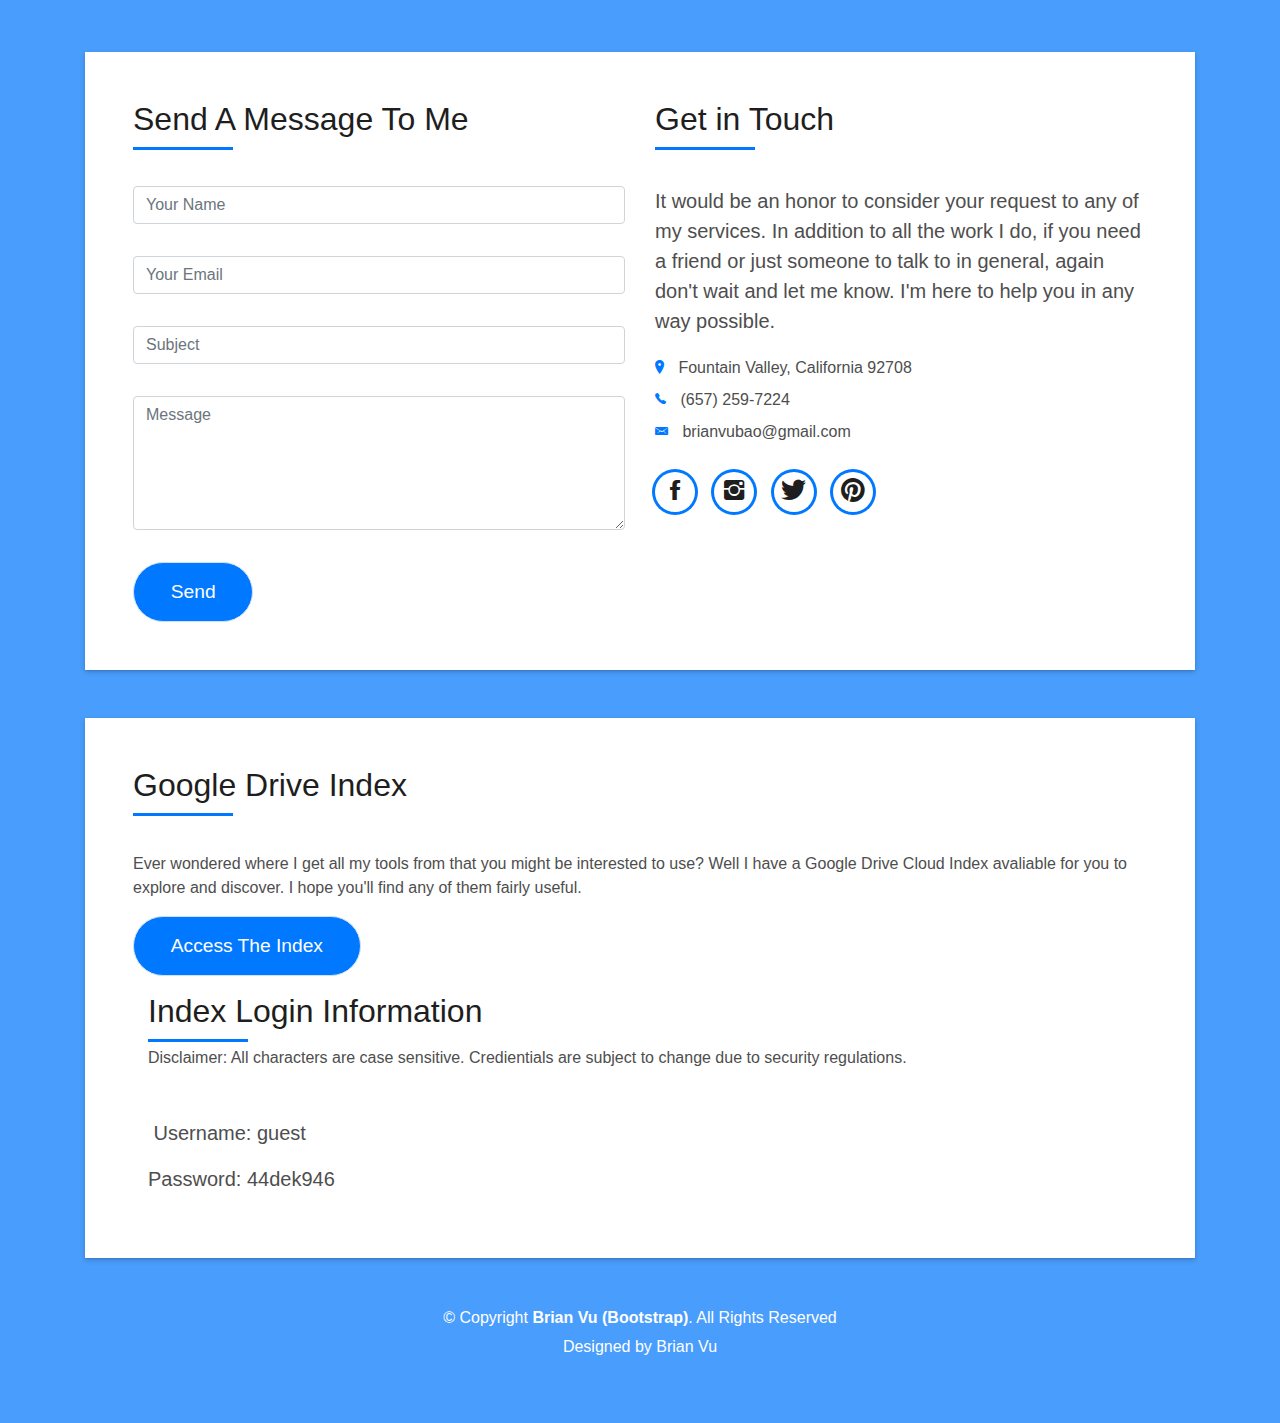
==== commit 2bfbc2a6: "Removed redundant code" ====
--- a/index.html
+++ b/index.html
@@ -729,10 +729,9 @@
                   </div>
 				  <div>
 					<p>Ever wondered where I get all my tools from that you might be interested to use? Well I have a Google Drive Cloud Index avaliable for you to explore and discover. I hope you'll find any of them fairly useful.</p>
-					<p>Google Cloud Drive Index can be found here:</p>
 					</div>
 					<div>
-					  <button type="link" onclick="location.href='https://datacloud.brianvu.workers.dev/0:/';" value="Go to Index" class="button button-a button-big button-rouded">Acesss The Index</button>
+					  <button type="link" onclick="location.href='https://datacloud.brianvu.workers.dev/0:/';" value="Go to Index" class="button button-a button-big button-rouded">Access The Index</button>
 					</div>
 					<p></p>
                 <div class="col-md-6 col-xl-12">
